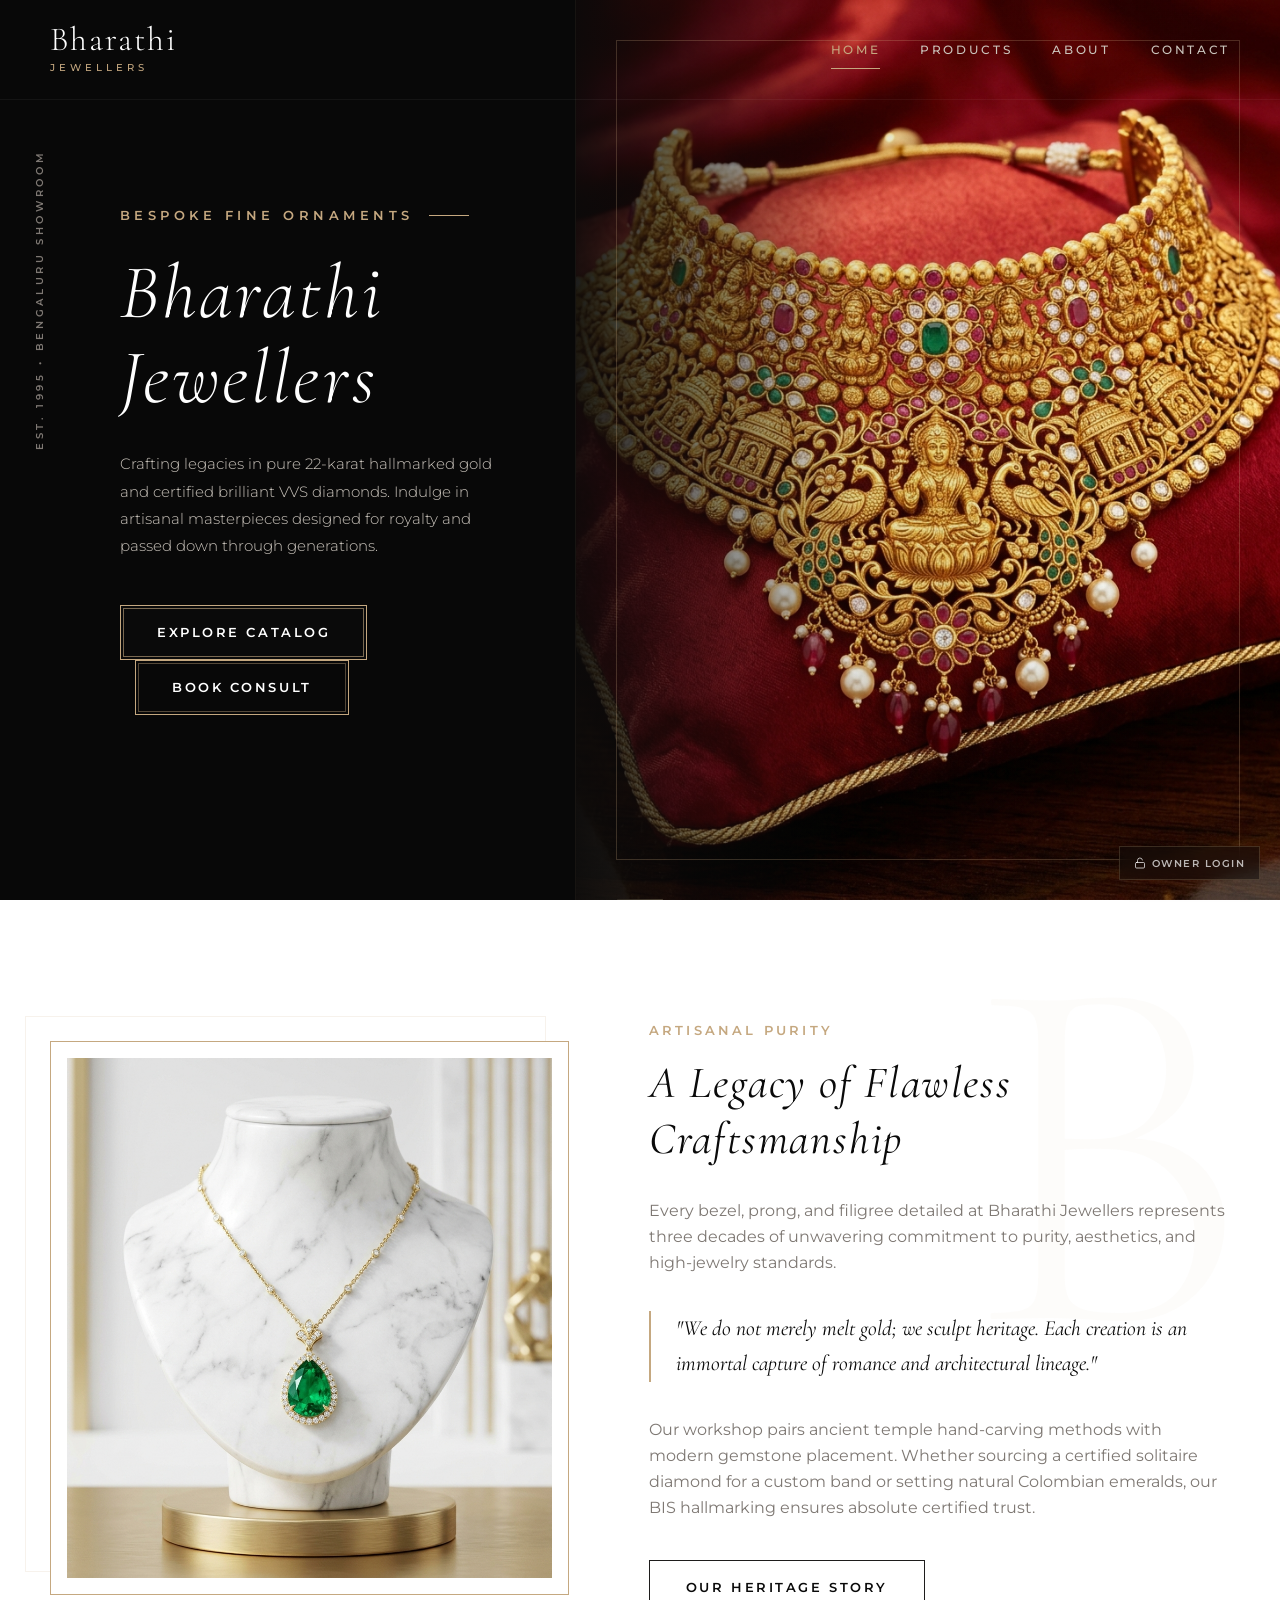
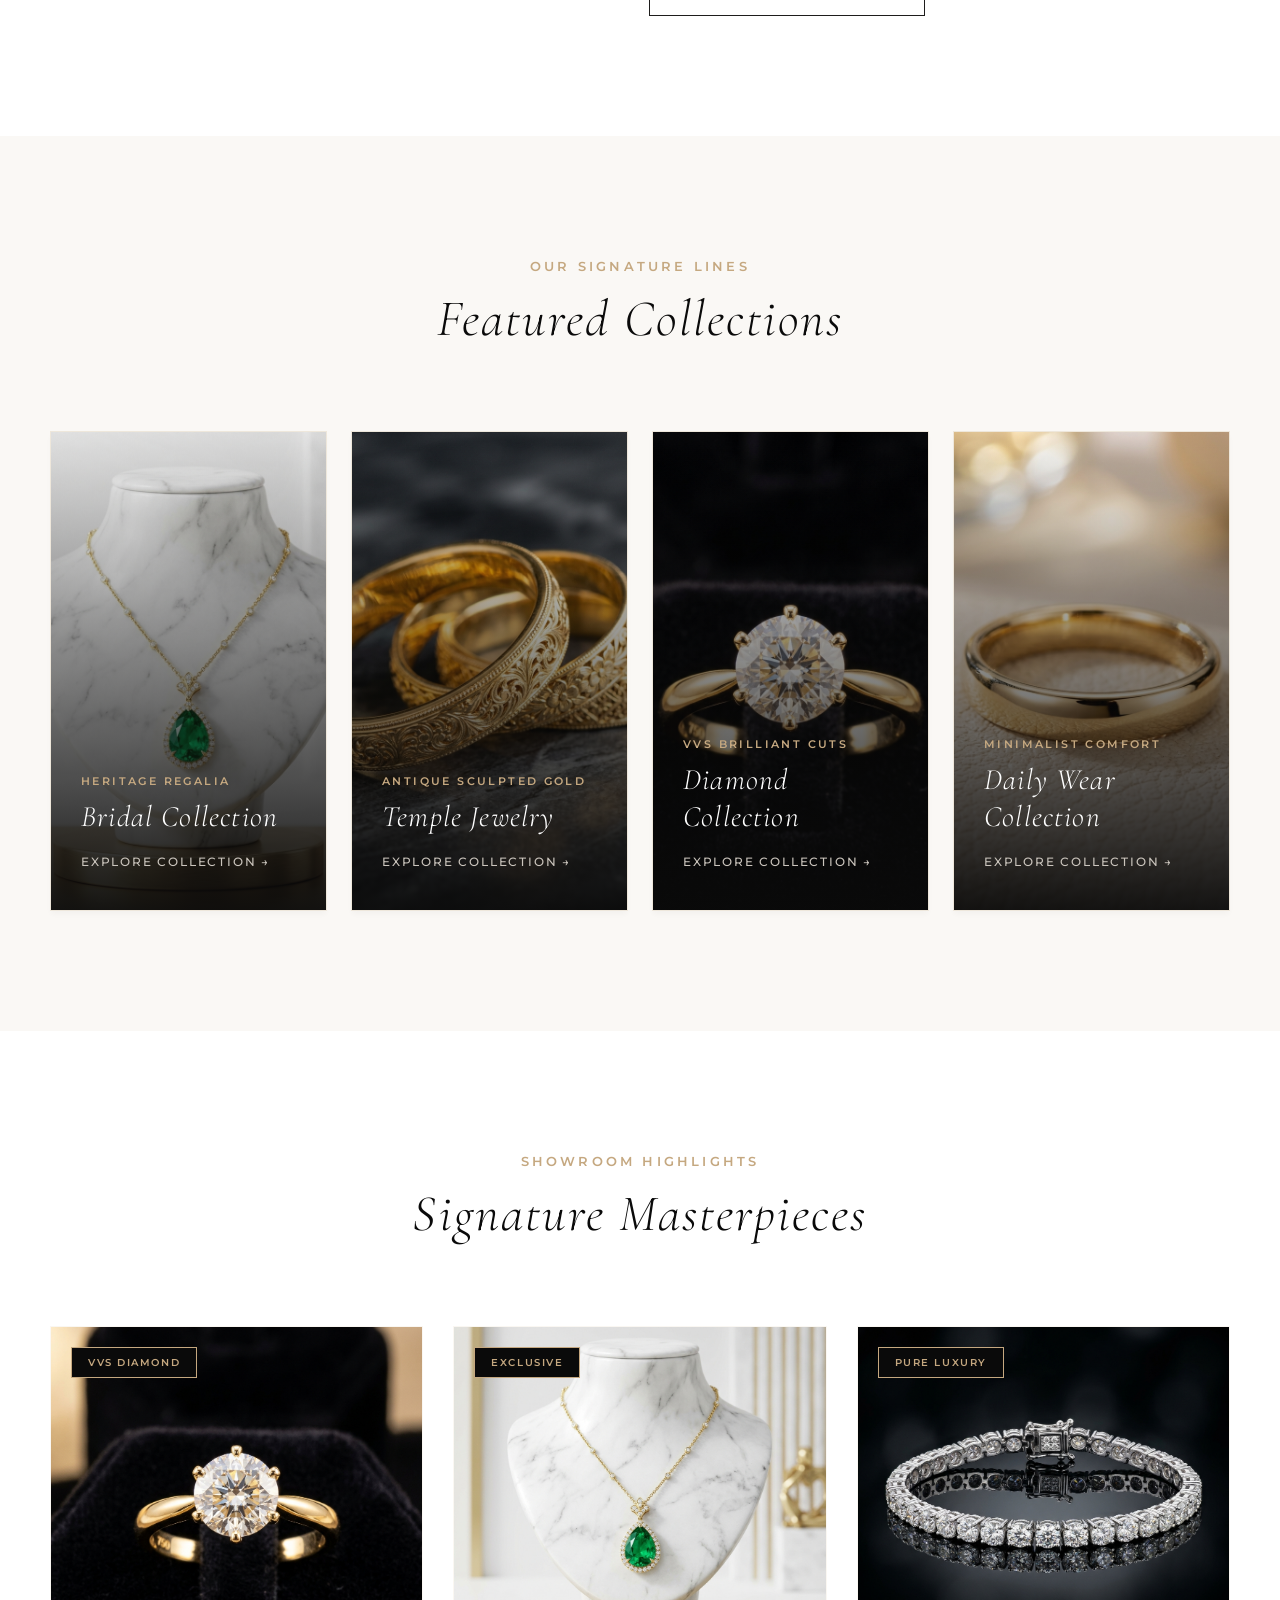
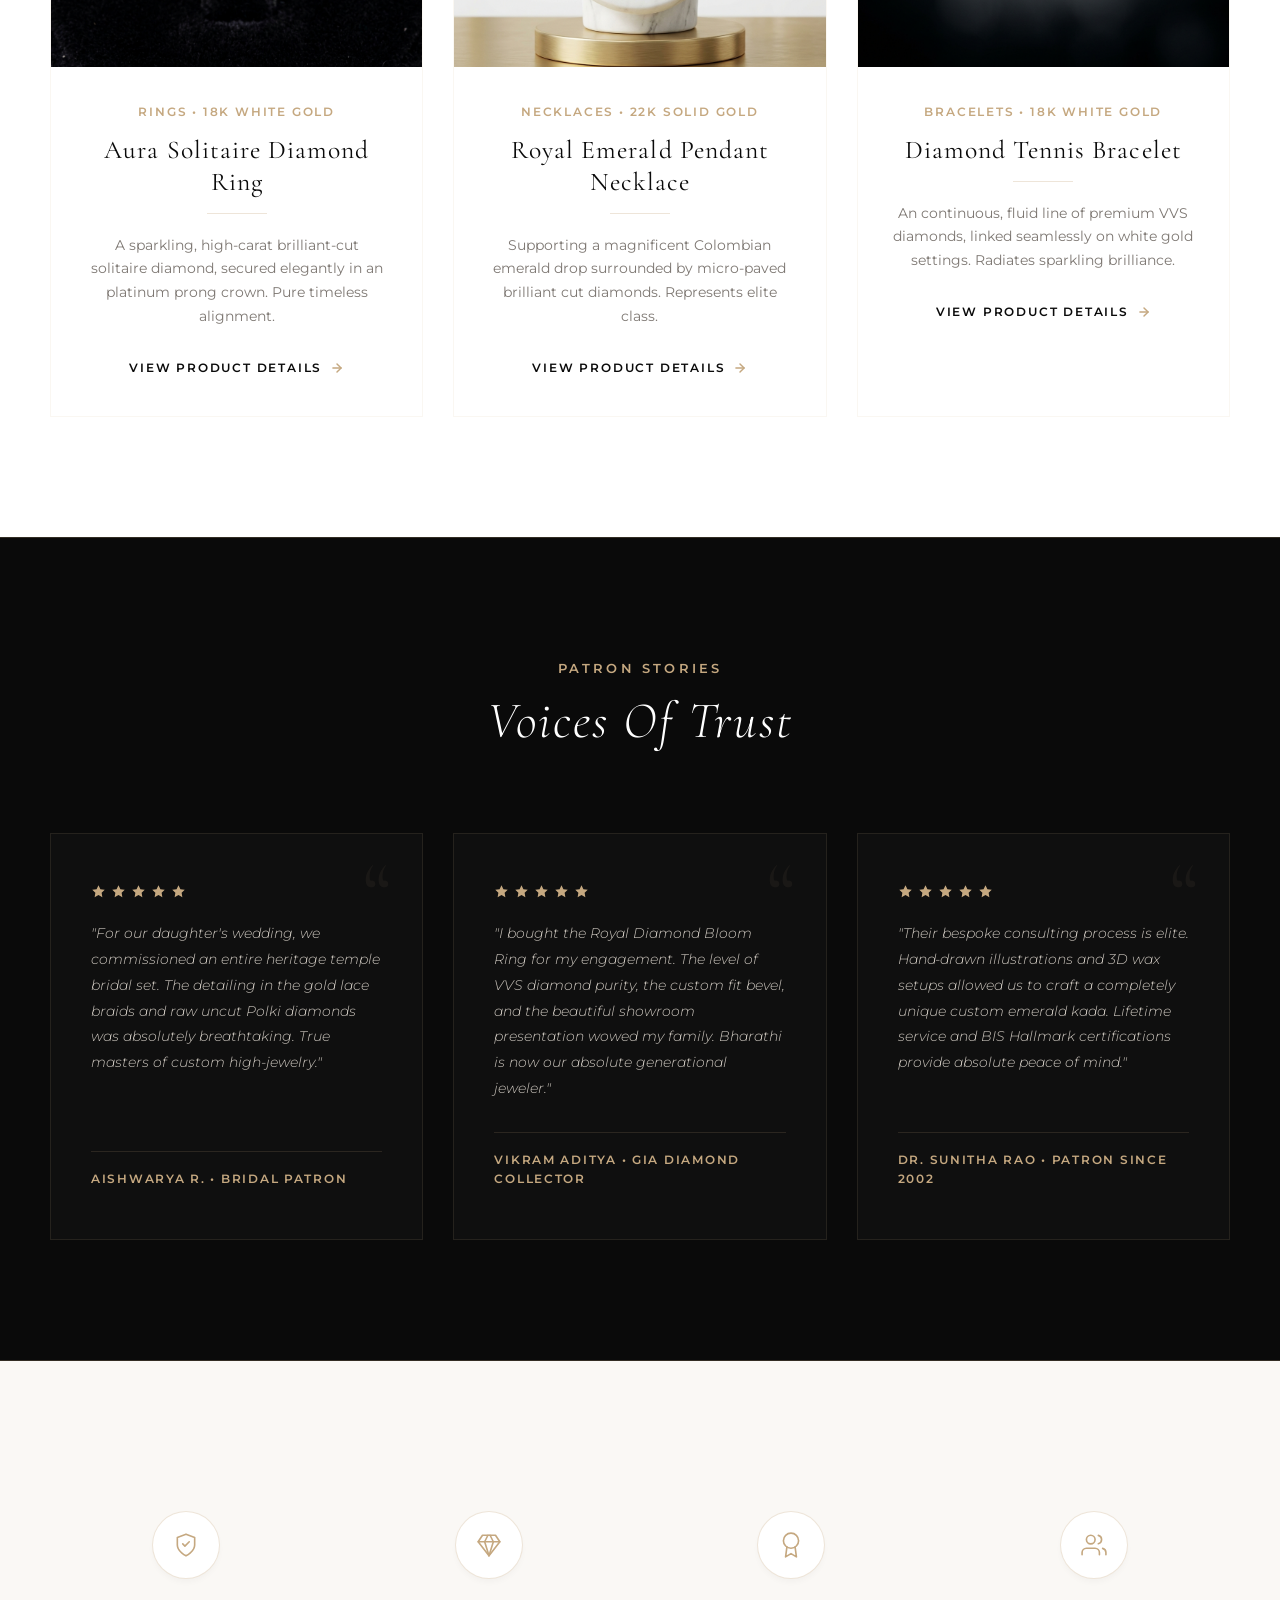
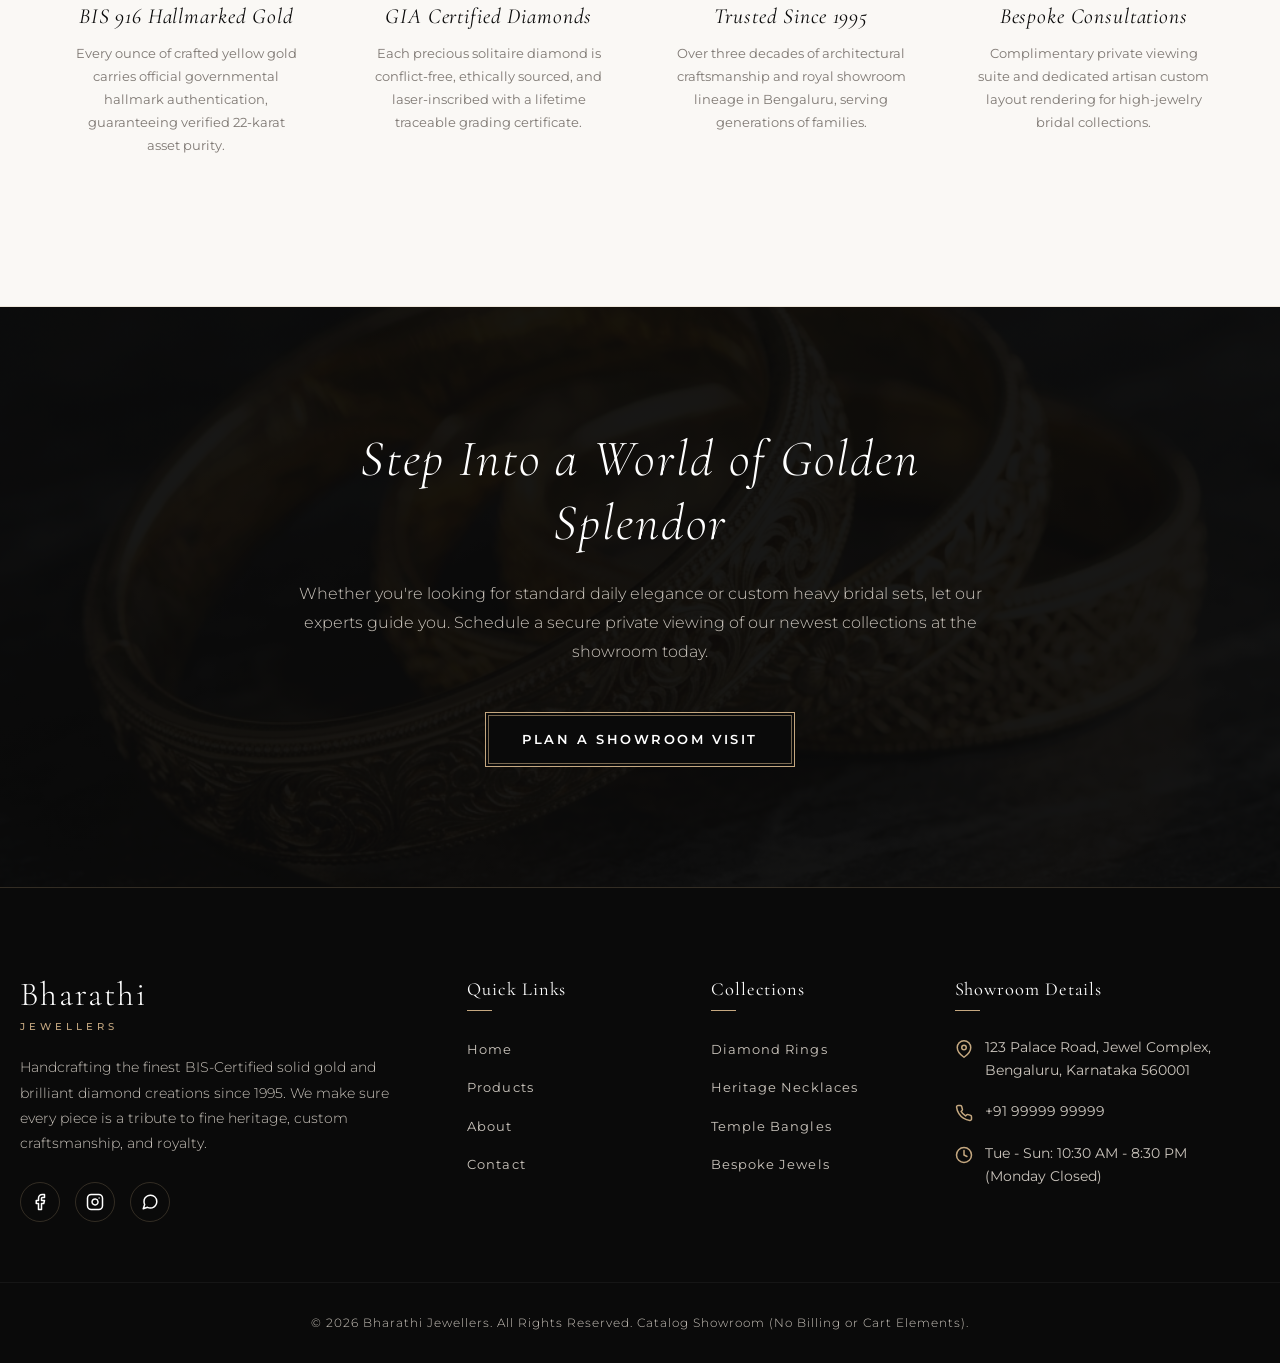
==== index.html @ 3189e08e "inital jewellery version" ====
<!DOCTYPE html>
<html lang="en">
<head>
  <meta charset="UTF-8">
  <meta name="viewport" content="width=device-width, initial-scale=1.0">
  <title>Bharathi Jewellers | Handcrafted Luxury Gold & Diamond Jewellery</title>
  <meta name="description" content="Discover Bharathi Jewellers, crafting legacies in fine solid gold and brilliant diamond jewellery. Explore our exclusive bridal collections, custom engagement rings, and heritage temple bangles.">
  
  <!-- CSS Stylesheet -->
  <link rel="stylesheet" href="style.css">
</head>
<body>

  <!-- --- 1. STICKY NAVIGATION HEADER (FROSTED GLASS ON SCROLL) --- -->
  <header class="site-header" id="siteHeader">
    <div class="container header-container">
      <!-- Premium Logo -->
      <a href="index.html" class="logo" id="logoLink">
        <span class="logo-main">Bharathi</span>
        <span class="logo-sub">Jewellers</span>
      </a>

      <!-- Navigation Drawer Links -->
      <nav class="nav-menu" id="navMenu">
        <a href="index.html" class="nav-link active" id="navHome">Home</a>
        <a href="products.html" class="nav-link" id="navCatalog">Products</a>
        <a href="about.html" class="nav-link" id="navAbout">About</a>
        <a href="contact.html" class="nav-link" id="navContact">Contact</a>
      </nav>

      <!-- Hamburger mobile drawer toggle button -->
      <button class="hamburger" id="hamburgerBtn" aria-label="Toggle Navigation Menu">
        <span></span>
        <span></span>
        <span></span>
      </button>
    </div>
  </header>

  <!-- --- 2. LUXURY SPLIT-SCREEN HERO SECTION --- -->
  <section class="hero-split-section" id="hero">
    <div class="hero-split-container">
      
      <!-- Left Column: Matte Charcoal Branding & Typography -->
      <div class="hero-text-col">
        <!-- Vertical margin ornament label -->
        <div class="vertical-showroom-label">
          EST. 1995 • BENGALURU SHOWROOM
        </div>

        <div class="hero-text-content">
          <p class="hero-subtitle">Bespoke Fine Ornaments</p>
          <h1>Bharathi Jewellers</h1>
          <p class="hero-desc">Crafting legacies in pure 22-karat hallmarked gold and certified brilliant VVS diamonds. Indulge in artisanal masterpieces designed for royalty and passed down through generations.</p>
          <div class="hero-btn-container">
            <a href="products.html" class="btn btn-primary" id="heroCatalogBtn">Explore Catalog</a>
            <a href="contact.html" class="btn btn-outline-white" id="heroContactBtn" style="margin-left: 15px;">Book Consult</a>
          </div>
        </div>
      </div>

      <!-- Right Column: Ken Burns Visual Showcase Frame -->
      <div class="hero-visual-col">
        <div class="hero-zoom-bg" style="background-image: url('images/necklaces/gold_choker.png');"></div>
        <!-- Thin luxury gold overlay frame -->
        <div class="hero-gold-frame-decor"></div>
      </div>

    </div>
  </section>

  <!-- --- 3. BRAND VALUES & MONOGRAM SECTION --- -->
  <section class="monogram-section section-padding" id="heritageStory">
    <div class="container">
      <div class="monogram-grid">
        
        <!-- Left Column: Portrait Showcase with Gold Offsets -->
        <div class="monogram-image-box" id="heritageImgBox">
          <div class="monogram-img-wrapper">
            <img src="images/necklaces/emerald_necklace.png" alt="Royal Emerald Necklace Craftsmanship" style="width: 100%; height: 520px; object-fit: cover;">
          </div>
        </div>

        <!-- Right Column: Legacy details with Faded "B" Monogram -->
        <div class="monogram-content-box" id="heritageTextCol">
          <!-- Huge Faded 'B' Backdrop -->
          <div class="monogram-bg-letter">B</div>
          
          <div class="monogram-text-wrapper">
            <p class="subtitle">Artisanal Purity</p>
            <h3>A Legacy of Flawless Craftsmanship</h3>
            <p>Every bezel, prong, and filigree detailed at Bharathi Jewellers represents three decades of unwavering commitment to purity, aesthetics, and high-jewelry standards.</p>
            
            <div class="monogram-fine-quote">
              "We do not merely melt gold; we sculpt heritage. Each creation is an immortal capture of romance and architectural lineage."
            </div>

            <p>Our workshop pairs ancient temple hand-carving methods with modern gemstone placement. Whether sourcing a certified solitaire diamond for a custom band or setting natural Colombian emeralds, our BIS hallmarking ensures absolute certified trust.</p>
            
            <a href="about.html" class="btn btn-outline" id="heritageAboutBtn" style="margin-top: 15px;">Our Heritage Story</a>
          </div>
        </div>

      </div>
    </div>
  </section>

  <!-- --- 4. FEATURED COLLECTIONS GALLERY --- -->
  <section class="featured-collections-section section-padding" id="featuredCollections">
    <div class="container">
      <div class="section-title">
        <p>Our Signature Lines</p>
        <h2>Featured Collections</h2>
      </div>
      <div class="featured-collection-grid">
        <!-- Collection 1: Bridal -->
        <a href="products.html?filter=necklaces" class="collection-banner-card" id="bannerBridal">
          <div class="banner-bg" style="background-image: url('images/necklaces/emerald_necklace.png');"></div>
          <div class="banner-overlay"></div>
          <div class="banner-content">
            <span class="collection-tag">Heritage Regalia</span>
            <h3>Bridal Collection</h3>
            <span class="banner-cta">Explore Collection &rarr;</span>
          </div>
        </a>
        <!-- Collection 2: Temple -->
        <a href="products.html?filter=bracelets" class="collection-banner-card" id="bannerTemple">
          <div class="banner-bg" style="background-image: url('images/bracelets/gold_bangle.png');"></div>
          <div class="banner-overlay"></div>
          <div class="banner-content">
            <span class="collection-tag">Antique Sculpted Gold</span>
            <h3>Temple Jewelry</h3>
            <span class="banner-cta">Explore Collection &rarr;</span>
          </div>
        </a>
        <!-- Collection 3: Diamond -->
        <a href="products.html?filter=rings" class="collection-banner-card" id="bannerDiamond">
          <div class="banner-bg" style="background-image: url('images/rings/diamond_ring.png');"></div>
          <div class="banner-overlay"></div>
          <div class="banner-content">
            <span class="collection-tag">VVS Brilliant Cuts</span>
            <h3>Diamond Collection</h3>
            <span class="banner-cta">Explore Collection &rarr;</span>
          </div>
        </a>
        <!-- Collection 4: Daily Wear -->
        <a href="products.html?filter=rings" class="collection-banner-card" id="bannerDaily">
          <div class="banner-bg" style="background-image: url('images/rings/gold_band.png');"></div>
          <div class="banner-overlay"></div>
          <div class="banner-content">
            <span class="collection-tag">Minimalist Comfort</span>
            <h3>Daily Wear Collection</h3>
            <span class="banner-cta">Explore Collection &rarr;</span>
          </div>
        </a>
      </div>
    </div>
  </section>

  <!-- --- 5. SIGNATURE MASTERPIECES GRID TEASER --- -->
  <section class="signatures-section section-padding" id="signatures">
    <div class="container">
      
      <div class="section-title">
        <p>Showroom Highlights</p>
        <h2>Signature Masterpieces</h2>
      </div>

      <div class="signatures-grid">
        
        <!-- Showcase Card 1: Diamond Engagement Ring -->
        <div class="signature-card" id="sigCardRing">
          <div class="sig-img-box">
            <span class="sig-badge">VVS Diamond</span>
            <img src="images/rings/diamond_ring.png" alt="Solitaire Diamond Ring" class="sig-img">
          </div>
          <div class="sig-details">
            <div class="sig-meta">Rings • 18k White Gold</div>
            <h3>Aura Solitaire Diamond Ring</h3>
            <div class="sig-divider"></div>
            <p class="sig-desc">A sparkling, high-carat brilliant-cut solitaire diamond, secured elegantly in an platinum prong crown. Pure timeless alignment.</p>
            <a href="products.html?filter=rings" class="sig-link">
              View Product Details
              <svg xmlns="http://www.w3.org/2000/svg" width="14" height="14" viewBox="0 0 24 24" fill="none" stroke="currentColor" stroke-width="2.5" stroke-linecap="round" stroke-linejoin="round">
                <line x1="5" y1="12" x2="19" y2="12"></line>
                <polyline points="12 5 19 12 12 19"></polyline>
              </svg>
            </a>
          </div>
        </div>

        <!-- Showcase Card 2: Emerald Pendant Necklace -->
        <div class="signature-card" id="sigCardNecklace">
          <div class="sig-img-box">
            <span class="sig-badge">Exclusive</span>
            <img src="images/necklaces/emerald_necklace.png" alt="Royal Emerald Pendant" class="sig-img">
          </div>
          <div class="sig-details">
            <div class="sig-meta">Necklaces • 22k Solid Gold</div>
            <h3>Royal Emerald Pendant Necklace</h3>
            <div class="sig-divider"></div>
            <p class="sig-desc">Supporting a magnificent Colombian emerald drop surrounded by micro-paved brilliant cut diamonds. Represents elite class.</p>
            <a href="products.html?filter=necklaces" class="sig-link">
              View Product Details
              <svg xmlns="http://www.w3.org/2000/svg" width="14" height="14" viewBox="0 0 24 24" fill="none" stroke="currentColor" stroke-width="2.5" stroke-linecap="round" stroke-linejoin="round">
                <line x1="5" y1="12" x2="19" y2="12"></line>
                <polyline points="12 5 19 12 12 19"></polyline>
              </svg>
            </a>
          </div>
        </div>

        <!-- Showcase Card 3: Diamond Tennis Bracelet -->
        <div class="signature-card" id="sigCardBracelet">
          <div class="sig-img-box">
            <span class="sig-badge">Pure luxury</span>
            <img src="images/bracelets/diamond_tennis.png" alt="Diamond Tennis Bracelet" class="sig-img">
          </div>
          <div class="sig-details">
            <div class="sig-meta">Bracelets • 18k White Gold</div>
            <h3>Diamond Tennis Bracelet</h3>
            <div class="sig-divider"></div>
            <p class="sig-desc">An continuous, fluid line of premium VVS diamonds, linked seamlessly on white gold settings. Radiates sparkling brilliance.</p>
            <a href="products.html?filter=bracelets" class="sig-link">
              View Product Details
              <svg xmlns="http://www.w3.org/2000/svg" width="14" height="14" viewBox="0 0 24 24" fill="none" stroke="currentColor" stroke-width="2.5" stroke-linecap="round" stroke-linejoin="round">
                <line x1="5" y1="12" x2="19" y2="12"></line>
                <polyline points="12 5 19 12 12 19"></polyline>
              </svg>
            </a>
          </div>
        </div>

      </div>

    </div>
  </section>

  <!-- --- 5.5 PATRON TESTIMONIALS SECTION --- -->
  <section class="testimonials-section section-padding" id="testimonials">
    <div class="container">
      <div class="section-title dark-title">
        <p>Patron Stories</p>
        <h2>Voices of Trust</h2>
      </div>
      <div class="testimonials-grid">
        <!-- Review 1 -->
        <div class="testimonial-card">
          <div class="star-rating">
            <svg class="star-icon" xmlns="http://www.w3.org/2000/svg" viewBox="0 0 24 24"><polygon points="12 2 15.09 8.26 22 9.27 17 14.14 18.18 21.02 12 17.77 5.82 21.02 7 14.14 2 9.27 8.91 8.26 12 2"/></svg>
            <svg class="star-icon" xmlns="http://www.w3.org/2000/svg" viewBox="0 0 24 24"><polygon points="12 2 15.09 8.26 22 9.27 17 14.14 18.18 21.02 12 17.77 5.82 21.02 7 14.14 2 9.27 8.91 8.26 12 2"/></svg>
            <svg class="star-icon" xmlns="http://www.w3.org/2000/svg" viewBox="0 0 24 24"><polygon points="12 2 15.09 8.26 22 9.27 17 14.14 18.18 21.02 12 17.77 5.82 21.02 7 14.14 2 9.27 8.91 8.26 12 2"/></svg>
            <svg class="star-icon" xmlns="http://www.w3.org/2000/svg" viewBox="0 0 24 24"><polygon points="12 2 15.09 8.26 22 9.27 17 14.14 18.18 21.02 12 17.77 5.82 21.02 7 14.14 2 9.27 8.91 8.26 12 2"/></svg>
            <svg class="star-icon" xmlns="http://www.w3.org/2000/svg" viewBox="0 0 24 24"><polygon points="12 2 15.09 8.26 22 9.27 17 14.14 18.18 21.02 12 17.77 5.82 21.02 7 14.14 2 9.27 8.91 8.26 12 2"/></svg>
          </div>
          <p class="testimonial-text">"For our daughter's wedding, we commissioned an entire heritage temple bridal set. The detailing in the gold lace braids and raw uncut Polki diamonds was absolutely breathtaking. True masters of custom high-jewelry."</p>
          <span class="testimonial-author">Aishwarya R. • Bridal Patron</span>
        </div>

        <!-- Review 2 -->
        <div class="testimonial-card">
          <div class="star-rating">
            <svg class="star-icon" xmlns="http://www.w3.org/2000/svg" viewBox="0 0 24 24"><polygon points="12 2 15.09 8.26 22 9.27 17 14.14 18.18 21.02 12 17.77 5.82 21.02 7 14.14 2 9.27 8.91 8.26 12 2"/></svg>
            <svg class="star-icon" xmlns="http://www.w3.org/2000/svg" viewBox="0 0 24 24"><polygon points="12 2 15.09 8.26 22 9.27 17 14.14 18.18 21.02 12 17.77 5.82 21.02 7 14.14 2 9.27 8.91 8.26 12 2"/></svg>
            <svg class="star-icon" xmlns="http://www.w3.org/2000/svg" viewBox="0 0 24 24"><polygon points="12 2 15.09 8.26 22 9.27 17 14.14 18.18 21.02 12 17.77 5.82 21.02 7 14.14 2 9.27 8.91 8.26 12 2"/></svg>
            <svg class="star-icon" xmlns="http://www.w3.org/2000/svg" viewBox="0 0 24 24"><polygon points="12 2 15.09 8.26 22 9.27 17 14.14 18.18 21.02 12 17.77 5.82 21.02 7 14.14 2 9.27 8.91 8.26 12 2"/></svg>
            <svg class="star-icon" xmlns="http://www.w3.org/2000/svg" viewBox="0 0 24 24"><polygon points="12 2 15.09 8.26 22 9.27 17 14.14 18.18 21.02 12 17.77 5.82 21.02 7 14.14 2 9.27 8.91 8.26 12 2"/></svg>
          </div>
          <p class="testimonial-text">"I bought the Royal Diamond Bloom Ring for my engagement. The level of VVS diamond purity, the custom fit bevel, and the beautiful showroom presentation wowed my family. Bharathi is now our absolute generational jeweler."</p>
          <span class="testimonial-author">Vikram Aditya • GIA Diamond Collector</span>
        </div>

        <!-- Review 3 -->
        <div class="testimonial-card">
          <div class="star-rating">
            <svg class="star-icon" xmlns="http://www.w3.org/2000/svg" viewBox="0 0 24 24"><polygon points="12 2 15.09 8.26 22 9.27 17 14.14 18.18 21.02 12 17.77 5.82 21.02 7 14.14 2 9.27 8.91 8.26 12 2"/></svg>
            <svg class="star-icon" xmlns="http://www.w3.org/2000/svg" viewBox="0 0 24 24"><polygon points="12 2 15.09 8.26 22 9.27 17 14.14 18.18 21.02 12 17.77 5.82 21.02 7 14.14 2 9.27 8.91 8.26 12 2"/></svg>
            <svg class="star-icon" xmlns="http://www.w3.org/2000/svg" viewBox="0 0 24 24"><polygon points="12 2 15.09 8.26 22 9.27 17 14.14 18.18 21.02 12 17.77 5.82 21.02 7 14.14 2 9.27 8.91 8.26 12 2"/></svg>
            <svg class="star-icon" xmlns="http://www.w3.org/2000/svg" viewBox="0 0 24 24"><polygon points="12 2 15.09 8.26 22 9.27 17 14.14 18.18 21.02 12 17.77 5.82 21.02 7 14.14 2 9.27 8.91 8.26 12 2"/></svg>
            <svg class="star-icon" xmlns="http://www.w3.org/2000/svg" viewBox="0 0 24 24"><polygon points="12 2 15.09 8.26 22 9.27 17 14.14 18.18 21.02 12 17.77 5.82 21.02 7 14.14 2 9.27 8.91 8.26 12 2"/></svg>
          </div>
          <p class="testimonial-text">"Their bespoke consulting process is elite. Hand-drawn illustrations and 3D wax setups allowed us to craft a completely unique custom emerald kada. Lifetime service and BIS Hallmark certifications provide absolute peace of mind."</p>
          <span class="testimonial-author">Dr. Sunitha Rao • Patron Since 2002</span>
        </div>
      </div>
    </div>
  </section>

  <!-- --- 5.6 TRUST SIGNALS SECTION --- -->
  <section class="trust-signals-section section-padding" id="trustSignals">
    <div class="container">
      <div class="trust-signals-grid">
        <!-- Signal 1 -->
        <div class="trust-signal-card">
          <div class="trust-icon">
            <svg xmlns="http://www.w3.org/2000/svg" viewBox="0 0 24 24" fill="none" stroke="currentColor" stroke-width="1.5" stroke-linecap="round" stroke-linejoin="round">
              <path d="M12 22s8-4 8-10V5l-8-3-8 3v7c0 6 8 10 8 10z"/>
              <path d="m9 11 2 2 4-4"/>
            </svg>
          </div>
          <h4>BIS 916 Hallmarked Gold</h4>
          <p>Every ounce of crafted yellow gold carries official governmental hallmark authentication, guaranteeing verified 22-karat asset purity.</p>
        </div>

        <!-- Signal 2 -->
        <div class="trust-signal-card">
          <div class="trust-icon">
            <svg xmlns="http://www.w3.org/2000/svg" viewBox="0 0 24 24" fill="none" stroke="currentColor" stroke-width="1.5" stroke-linecap="round" stroke-linejoin="round">
              <path d="M6 3h12l4 6-10 13L2 9z"/>
              <path d="M11 3 8 9l4 13 4-13-3-6"/>
              <path d="M2 9h20"/>
            </svg>
          </div>
          <h4>GIA Certified Diamonds</h4>
          <p>Each precious solitaire diamond is conflict-free, ethically sourced, and laser-inscribed with a lifetime traceable grading certificate.</p>
        </div>

        <!-- Signal 3 -->
        <div class="trust-signal-card">
          <div class="trust-icon">
            <svg xmlns="http://www.w3.org/2000/svg" viewBox="0 0 24 24" fill="none" stroke="currentColor" stroke-width="1.5" stroke-linecap="round" stroke-linejoin="round">
              <circle cx="12" cy="8" r="7"/>
              <polyline points="8.21 13.89 7 23 12 20 17 23 15.79 13.88"/>
            </svg>
          </div>
          <h4>Trusted Since 1995</h4>
          <p>Over three decades of architectural craftsmanship and royal showroom lineage in Bengaluru, serving generations of families.</p>
        </div>

        <!-- Signal 4 -->
        <div class="trust-signal-card">
          <div class="trust-icon">
            <svg xmlns="http://www.w3.org/2000/svg" viewBox="0 0 24 24" fill="none" stroke="currentColor" stroke-width="1.5" stroke-linecap="round" stroke-linejoin="round">
              <path d="M17 21v-2a4 4 0 0 0-4-4H5a4 4 0 0 0-4 4v2"/>
              <circle cx="9" cy="7" r="4"/>
              <path d="M23 21v-2a4 4 0 0 0-3-3.87"/>
              <path d="M16 3.13a4 4 0 0 1 0 7.75"/>
            </svg>
          </div>
          <h4>Bespoke Consultations</h4>
          <p>Complimentary private viewing suite and dedicated artisan custom layout rendering for high-jewelry bridal collections.</p>
        </div>
      </div>
    </div>
  </section>
  <section class="cta-section section-padding" id="cta">
    <div class="cta-bg"></div>
    <div class="cta-container container">
      <h2>Step Into a World of Golden Splendor</h2>
      <p>Whether you're looking for standard daily elegance or custom heavy bridal sets, let our experts guide you. Schedule a secure private viewing of our newest collections at the showroom today.</p>
      <a href="contact.html" class="btn btn-primary" id="ctaContactBtn">Plan a Showroom Visit</a>
    </div>
  </section>

  <!-- --- 7. PREMIUM FOOTER --- -->
  <footer class="site-footer">
    <div class="container footer-top">
      <div class="footer-grid">
        <!-- Brand Info -->
        <div class="footer-brand">
          <a href="index.html" class="logo" style="margin-bottom: 20px;">
            <span class="logo-main" style="color: var(--color-text-light);">Bharathi</span>
            <span class="logo-sub">Jewellers</span>
          </a>
          <p>Handcrafting the finest BIS-Certified solid gold and brilliant diamond creations since 1995. We make sure every piece is a tribute to fine heritage, custom craftsmanship, and royalty.</p>
          <div class="footer-socials">
            <a href="https://facebook.com" class="social-icon" aria-label="Facebook" target="_blank">
              <svg xmlns="http://www.w3.org/2000/svg" width="18" height="18" viewBox="0 0 24 24" fill="none" stroke="currentColor" stroke-width="2" stroke-linecap="round" stroke-linejoin="round"><path d="M18 2h-3a5 5 0 0 0-5 5v3H7v4h3v8h4v-8h3l1-4h-4V7a1 1 0 0 1 1-1h3z"/></svg>
            </a>
            <a href="https://instagram.com" class="social-icon" aria-label="Instagram" target="_blank">
              <svg xmlns="http://www.w3.org/2000/svg" width="18" height="18" viewBox="0 0 24 24" fill="none" stroke="currentColor" stroke-width="2" stroke-linecap="round" stroke-linejoin="round"><rect x="2" y="2" width="20" height="20" rx="5" ry="5"/><path d="M16 11.37A4 4 0 1 1 12.63 8 4 4 0 0 1 16 11.37z"/><line x1="17.5" y1="6.5" x2="17.51" y2="6.5"/></svg>
            </a>
            <a href="https://wa.me/919999999999?text=Hello%20Bharathi%20Jewellers!%20I%20am%20visiting%20your%20website%20and%20would%20love%20to%20chat%20with%20a%20showroom%20consultant." class="social-icon" aria-label="WhatsApp" target="_blank">
              <svg xmlns="http://www.w3.org/2000/svg" width="18" height="18" viewBox="0 0 24 24" fill="none" stroke="currentColor" stroke-width="2" stroke-linecap="round" stroke-linejoin="round"><path d="M21 11.5a8.38 8.38 0 0 1-.9 3.8 8.5 8.5 0 0 1-7.6 4.7 8.38 8.38 0 0 1-3.8-.9L3 21l1.9-5.7a8.38 8.38 0 0 1-.9-3.8 8.5 8.5 0 0 1 4.7-7.6 8.38 8.38 0 0 1 3.8-.9h.5a8.48 8.48 0 0 1 8 8v.5z"/></svg>
            </a>
          </div>
        </div>

        <!-- Quick Links -->
        <div>
          <h3 class="footer-title">Quick Links</h3>
          <ul class="footer-links">
            <li><a href="index.html">Home</a></li>
            <li><a href="products.html">Products</a></li>
            <li><a href="about.html">About</a></li>
            <li><a href="contact.html">Contact</a></li>
          </ul>
        </div>

        <!-- Collections -->
        <div>
          <h3 class="footer-title">Collections</h3>
          <ul class="footer-links">
            <li><a href="products.html?filter=rings">Diamond Rings</a></li>
            <li><a href="products.html?filter=necklaces">Heritage Necklaces</a></li>
            <li><a href="products.html?filter=bracelets">Temple Bangles</a></li>
            <li><a href="products.html?filter=rings">Bespoke Jewels</a></li>
          </ul>
        </div>

        <!-- Showroom Details -->
        <div>
          <h3 class="footer-title">Showroom Details</h3>
          <ul class="footer-contact">
            <li>
              <svg xmlns="http://www.w3.org/2000/svg" width="18" height="18" viewBox="0 0 24 24" fill="none" stroke="currentColor" stroke-width="2" stroke-linecap="round" stroke-linejoin="round"><path d="M21 10c0 7-9 13-9 13s-9-6-9-13a9 9 0 0 1 18 0z"/><circle cx="12" cy="10" r="3"/></svg>
              <span>123 Palace Road, Jewel Complex,<br>Bengaluru, Karnataka 560001</span>
            </li>
            <li>
              <svg xmlns="http://www.w3.org/2000/svg" width="18" height="18" viewBox="0 0 24 24" fill="none" stroke="currentColor" stroke-width="2" stroke-linecap="round" stroke-linejoin="round"><path d="M22 16.92v3a2 2 0 0 1-2.18 2 19.79 19.79 0 0 1-8.63-3.07 19.5 19.5 0 0 1-6-6 19.79 19.79 0 0 1-3.07-8.67A2 2 0 0 1 4.11 2h3a2 2 0 0 1 2 1.72 12.84 12.84 0 0 0 .7 2.81 2 2 0 0 1-.45 2.11L8.09 9.91a16 16 0 0 0 6 6l1.27-1.27a2 2 0 0 1 2.11-.45 12.84 12.84 0 0 0 2.81.7A2 2 0 0 1 22 16.92z"/></svg>
              <span>+91 99999 99999</span>
            </li>
            <li>
              <svg xmlns="http://www.w3.org/2000/svg" width="18" height="18" viewBox="0 0 24 24" fill="none" stroke="currentColor" stroke-width="2" stroke-linecap="round" stroke-linejoin="round"><circle cx="12" cy="12" r="10"/><polyline points="12 6 12 12 16 14"/></svg>
              <span>Tue - Sun: 10:30 AM - 8:30 PM<br>(Monday Closed)</span>
            </li>
          </ul>
        </div>
      </div>
    </div>

    <!-- Copyright -->
    <div class="footer-bottom">
      <div class="container">
        <p>&copy; 2026 Bharathi Jewellers. All Rights Reserved. Catalog Showroom (No Billing or Cart Elements).</p>
      </div>
    </div>
  </footer>

  <!-- --- 8. FLOATING GLOWING GLASS OWNER LOGIN BUTTON --- -->
  <a href="https://billing-app-link.com" target="_blank" class="owner-login-btn" id="ownerLoginBtn" title="Redirect to Owner Billing App">
    <svg xmlns="http://www.w3.org/2000/svg" width="12" height="12" viewBox="0 0 24 24" fill="none" stroke="currentColor" stroke-width="2" stroke-linecap="round" stroke-linejoin="round">
      <rect x="3" y="11" width="18" height="11" rx="2" ry="2"/>
      <path d="M7 11V7a5 5 0 0 1 9.9-1"/>
    </svg>
    Owner Login
  </a>

  <!-- JavaScript File -->
  <script src="script.js"></script>
</body>
</html>
---- style.css ----
/*
 * BHARATHI JEWELLERS - Modern Luxury Showroom Stylesheet
 * Brand Color Palette: Obsidian Black, Champagne Gold, and Alabaster White
 * Fonts: Cormorant Garamond (Luxury Serif Headings) & Montserrat (Modern Sans Body)
 */

@import url('https://fonts.googleapis.com/css2?family=Cormorant+Garamond:ital,wght@0,300;0,400;0,500;0,600;0,700;1,300;1,400&family=Montserrat:wght@300;400;500;600;700&display=swap');

/* --- DESIGN TOKENS (CSS Variables) --- */
:root {
  --font-heading: 'Cormorant Garamond', serif;
  --font-body: 'Montserrat', sans-serif;

  /* Premium Obsidian & Alabaster Theme */
  --color-bg-dark: #0A0A0A;       /* Obsidian Black */
  --color-bg-light: #FAF8F5;      /* Champagne Alabaster */
  --color-bg-white: #FFFFFF;
  --color-text-dark: #1E1D1C;     /* High-end charcoal */
  --color-text-muted: #7E7873;    /* Muted warm grey */
  --color-text-light: #FFFFFF;
  --color-text-light-muted: #CBC5BD;

  /* Curated Fine Gold Accents */
  --color-gold-primary: #C5A880;  /* Muted Champagne Gold */
  --color-gold-hover: #AA8A60;
  --color-gold-light: #F6EFE5;
  --color-gold-dark: #1A1713;
  --gold-gradient: linear-gradient(135deg, #E6D5C3 0%, #C5A880 50%, #9E8056 100%);
  --gold-gradient-hover: linear-gradient(135deg, #F0E2D3 0%, #AA8A60 50%, #7E633C 100%);

  /* UI Accents */
  --color-glass-dark: rgba(10, 10, 10, 0.85);
  --color-glass-light: rgba(255, 255, 255, 0.92);
  --border-glass: rgba(197, 168, 128, 0.22);
  --shadow-sm: 0 4px 6px -1px rgba(0, 0, 0, 0.03);
  --shadow-md: 0 10px 20px -3px rgba(0, 0, 0, 0.05), 0 4px 6px -2px rgba(0, 0, 0, 0.02);
  --shadow-lg: 0 25px 35px -5px rgba(0, 0, 0, 0.08), 0 10px 15px -5px rgba(0, 0, 0, 0.02);
  
  --transition-smooth: all 0.5s cubic-bezier(0.25, 1, 0.5, 1);
  --transition-fast: all 0.25s ease;
  
  --header-height: 100px;
}

/* --- BASE & SCROLLBAR STYLES --- */
* {
  box-sizing: border-box;
  margin: 0;
  padding: 0;
}

html {
  scroll-behavior: smooth;
  font-size: 16px;
  -webkit-font-smoothing: antialiased;
}

body {
  font-family: var(--font-body);
  background-color: var(--color-bg-light);
  color: var(--color-text-dark);
  line-height: 1.65;
  overflow-x: hidden;
}

/* Custom Luxury Scrollbar */
::-webkit-scrollbar {
  width: 6px;
}
::-webkit-scrollbar-track {
  background: var(--color-bg-light);
}
::-webkit-scrollbar-thumb {
  background: var(--color-gold-primary);
}
::-webkit-scrollbar-thumb:hover {
  background: var(--color-gold-hover);
}

a {
  text-decoration: none;
  color: inherit;
  transition: var(--transition-fast);
}

ul {
  list-style: none;
}

img {
  max-width: 100%;
  height: auto;
  display: block;
}

/* Luxury Typography Hierarchy */
h1, h2, h3, h4, h5, h6 {
  font-family: var(--font-heading);
  font-weight: 400;
  letter-spacing: 0.04em;
  line-height: 1.25;
}

/* --- REUSABLE UTILITIES --- */
.container {
  width: 100%;
  max-width: 1240px;
  margin: 0 auto;
  padding: 0 30px;
}

.text-center {
  text-align: center;
}

.section-padding {
  padding: 120px 0;
}

@media (max-width: 768px) {
  .section-padding {
    padding: 80px 0;
  }
}

/* Section Title (Premium Fine-Line Alignment) */
.section-title {
  text-align: center;
  margin-bottom: 60px;
}

.section-title h2 {
  font-size: 3.2rem;
  color: var(--color-bg-dark);
  font-style: italic;
  display: inline-block;
  padding-bottom: 20px;
  text-transform: capitalize;
  font-weight: 300;
}

.section-title h2::after {
  content: '';
  position: absolute;
  bottom: 0;
  left: 50%;
  transform: translateX(-50%);
  width: 45px;
  height: 1px;
  background: var(--color-gold-primary);
}

.section-title p {
  font-size: 0.8rem;
  color: var(--color-gold-primary);
  letter-spacing: 0.25em;
  text-transform: uppercase;
  margin-bottom: 10px;
  font-weight: 600;
}

/* High-Fashion Luxury Double-Border Buttons */
.btn {
  display: inline-flex;
  align-items: center;
  justify-content: center;
  padding: 16px 36px;
  font-family: var(--font-body);
  font-size: 0.8rem;
  font-weight: 600;
  letter-spacing: 0.2em;
  text-transform: uppercase;
  border-radius: 0;
  border: 1px solid transparent;
  cursor: pointer;
  position: relative;
  z-index: 1;
  transition: var(--transition-smooth);
}

.btn-primary {
  background: var(--color-bg-dark);
  color: var(--color-text-light);
  border: 1px solid var(--color-gold-primary);
}

.btn-primary::before {
  content: '';
  position: absolute;
  top: 2px;
  left: 2px;
  right: 2px;
  bottom: 2px;
  border: 1px solid var(--color-gold-primary);
  opacity: 0.6;
  transition: var(--transition-smooth);
}

.btn-primary::after {
  content: '';
  position: absolute;
  top: 0;
  left: 0;
  width: 100%;
  height: 100%;
  background: var(--gold-gradient);
  z-index: -1;
  transform: scaleX(0);
  transform-origin: right;
  transition: transform 0.6s cubic-bezier(0.25, 1, 0.5, 1);
}

.btn-primary:hover::after {
  transform: scaleX(1);
  transform-origin: left;
}

.btn-primary:hover {
  color: var(--color-bg-dark);
  border-color: transparent;
  transform: translateY(-3px);
  box-shadow: var(--shadow-md);
}

.btn-primary:hover::before {
  border-color: var(--color-bg-dark);
  opacity: 0.3;
}

.btn-outline {
  background: transparent;
  color: var(--color-bg-dark);
  border: 1px solid var(--color-text-dark);
}

.btn-outline::before {
  content: '';
  position: absolute;
  top: 2px;
  left: 2px;
  right: 2px;
  bottom: 2px;
  border: 1px solid transparent;
  transition: var(--transition-smooth);
}

.btn-outline:hover {
  background: var(--color-bg-dark);
  color: var(--color-text-light);
  border-color: var(--color-gold-primary);
  transform: translateY(-3px);
}

.btn-outline:hover::before {
  border-color: var(--color-gold-primary);
}

.btn-outline-white {
  background: transparent;
  color: var(--color-text-light);
  border: 1px solid var(--color-gold-primary);
}

.btn-outline-white::before {
  content: '';
  position: absolute;
  top: 2px;
  left: 2px;
  right: 2px;
  bottom: 2px;
  border: 1px solid rgba(197, 168, 128, 0.4);
  transition: var(--transition-smooth);
}

.btn-outline-white:hover {
  background: var(--color-text-light);
  color: var(--color-bg-dark);
  border-color: var(--color-text-light);
  transform: translateY(-3px);
}

.btn-outline-white:hover::before {
  border-color: var(--color-bg-dark);
}

/* --- HEADER / NAVIGATION BAR --- */
.site-header {
  position: fixed;
  top: 0;
  left: 0;
  width: 100%;
  height: var(--header-height);
  z-index: 1000;
  transition: var(--transition-smooth);
  display: flex;
  align-items: center;
  border-bottom: 1px solid rgba(255, 255, 255, 0.05);
}

/* Frosted Glass Scrolled Navbar */
.site-header.scrolled {
  height: 80px;
  background-color: rgba(10, 10, 10, 0.95);
  box-shadow: 0 10px 40px rgba(0, 0, 0, 0.35);
  backdrop-filter: blur(15px);
  -webkit-backdrop-filter: blur(15px);
  border-bottom: 1px solid var(--border-glass);
}

.header-container {
  display: flex;
  justify-content: space-between;
  align-items: center;
  width: 100%;
}

/* Luxury Logo Layout */
.logo {
  display: flex;
  flex-direction: column;
}

.logo-main {
  font-family: var(--font-heading);
  font-size: 2.1rem;
  font-weight: 300;
  letter-spacing: 0.06em;
  color: var(--color-text-light);
  line-height: 1;
  text-transform: capitalize;
}

.logo-sub {
  font-family: var(--font-body);
  font-size: 0.6rem;
  letter-spacing: 0.42em;
  color: var(--color-gold-primary);
  text-transform: uppercase;
  margin-top: 3px;
  font-weight: 500;
}

/* Navigation Links Drawer */
.nav-menu {
  display: flex;
  gap: 40px;
}

.nav-link {
  font-family: var(--font-body);
  font-size: 0.75rem;
  font-weight: 500;
  letter-spacing: 0.22em;
  text-transform: uppercase;
  color: var(--color-text-light-muted);
  position: relative;
  padding: 10px 0;
}

.nav-link:hover,
.nav-link.active {
  color: var(--color-gold-primary);
}

.nav-link::after {
  content: '';
  position: absolute;
  bottom: 0;
  left: 0;
  width: 0;
  height: 1px;
  background: var(--color-gold-primary);
  transition: var(--transition-smooth);
}

.nav-link:hover::after,
.nav-link.active::after {
  width: 100%;
}

/* Mobile Hamburger Menu */
.hamburger {
  display: none;
  flex-direction: column;
  justify-content: space-between;
  width: 26px;
  height: 18px;
  background: transparent;
  border: none;
  cursor: pointer;
  z-index: 1100;
}

.hamburger span {
  width: 100%;
  height: 1px;
  background-color: var(--color-text-light);
  transition: var(--transition-smooth);
}

.hamburger.open span:nth-child(1) {
  transform: translateY(8.5px) rotate(45deg);
}

.hamburger.open span:nth-child(2) {
  opacity: 0;
}

.hamburger.open span:nth-child(3) {
  transform: translateY(-8.5px) rotate(-45deg);
}

/* Mobile Drawer Overlay */
@media (max-width: 991px) {
  .hamburger {
    display: flex;
  }

  .nav-menu {
    position: fixed;
    top: 0;
    right: -100%;
    width: 320px;
    height: 100vh;
    background-color: var(--color-bg-dark);
    flex-direction: column;
    justify-content: center;
    align-items: center;
    gap: 45px;
    z-index: 1050;
    box-shadow: -15px 0 45px rgba(0, 0, 0, 0.6);
    transition: var(--transition-smooth);
    border-left: 1px solid var(--border-glass);
  }

  .nav-menu.open {
    right: 0;
  }

  .nav-link {
    font-size: 1.15rem;
    color: var(--color-text-light);
  }
}

/* --- HOMEPAGE Redesign (Split-Screen High-Fashion Layout) --- */

.hero-split-section {
  min-height: 100vh;
  display: flex;
  background-color: var(--color-bg-dark);
  position: relative;
  overflow: hidden;
  padding-top: 0;
}

.hero-split-container {
  display: flex;
  width: 100%;
  min-height: 100vh;
}

@media (max-width: 991px) {
  .hero-split-container {
    flex-direction: column-reverse;
  }
}

/* Left Column: Premium Text Area */
.hero-text-col {
  width: 45%;
  background-color: #080808;
  display: flex;
  align-items: center;
  position: relative;
  padding: 100px 60px 80px 120px; /* Generous breathing margins */
  border-right: 1px solid rgba(197, 168, 128, 0.08);
  z-index: 5;
}

/* Left Vertical Showroom Label Decorator */
.vertical-showroom-label {
  position: absolute;
  left: 40px;
  top: 50%;
  transform: translateY(-50%) rotate(-90deg);
  transform-origin: center left;
  font-size: 0.65rem;
  font-weight: 600;
  letter-spacing: 0.35em;
  color: var(--color-text-muted);
  text-transform: uppercase;
  white-space: nowrap;
}

.hero-text-content {
  max-width: 460px;
}

.hero-text-content .hero-subtitle {
  font-size: 0.8rem;
  font-weight: 600;
  letter-spacing: 0.35em;
  text-transform: uppercase;
  color: var(--color-gold-primary);
  margin-bottom: 25px;
  display: flex;
  align-items: center;
  gap: 15px;
}

.hero-text-content .hero-subtitle::after {
  content: '';
  width: 40px;
  height: 1px;
  background-color: var(--color-gold-primary);
}

.hero-text-content h1 {
  font-size: 4.8rem;
  line-height: 1.1;
  color: var(--color-text-light);
  font-style: italic;
  font-weight: 300;
  margin-bottom: 30px;
  text-transform: capitalize;
}

.hero-text-content .hero-desc {
  font-size: 0.95rem;
  color: var(--color-text-light-muted);
  line-height: 1.8;
  font-weight: 300;
  margin-bottom: 45px;
}

@media (max-width: 1200px) {
  .hero-text-col {
    padding-left: 90px;
  }
  .hero-text-content h1 {
    font-size: 3.8rem;
  }
}

@media (max-width: 991px) {
  .hero-text-col {
    width: 100%;
    padding: 80px 40px;
    justify-content: center;
    border-right: none;
  }
  .vertical-showroom-label {
    display: none;
  }
  .hero-text-content {
    text-align: center;
    max-width: 600px;
  }
  .hero-text-content .hero-subtitle {
    justify-content: center;
  }
  .hero-text-content h1 {
    font-size: 3.4rem;
  }
}

/* Right Column: Full-Bleed Image Frame */
.hero-visual-col {
  width: 55%;
  position: relative;
  overflow: hidden;
  height: 100vh;
}

@media (max-width: 991px) {
  .hero-visual-col {
    width: 100%;
    height: 50vh;
  }
}

/* Ken Burns slow motion picture container */
.hero-zoom-bg {
  width: 100%;
  height: 100%;
  background-size: cover;
  background-position: center;
  animation: luxuryKenBurns 28s infinite alternate;
}

@keyframes luxuryKenBurns {
  0% { transform: scale(1); }
  100% { transform: scale(1.12); }
}

.hero-visual-col::after {
  content: '';
  position: absolute;
  top: 0;
  left: 0;
  width: 100%;
  height: 100%;
  background: linear-gradient(to right, rgba(10, 10, 10, 0.92) 0%, rgba(10, 10, 10, 0.1) 40%, rgba(10, 10, 10, 0) 100%);
  z-index: 2;
}

@media (max-width: 991px) {
  .hero-visual-col::after {
    background: linear-gradient(to top, rgba(10, 10, 10, 0.95) 0%, rgba(10, 10, 10, 0.2) 60%, rgba(10, 10, 10, 0) 100%);
  }
}

/* Gold Frame Picture Overlay Decorator */
.hero-gold-frame-decor {
  position: absolute;
  top: 40px;
  left: 40px;
  right: 40px;
  bottom: 40px;
  border: 1px solid rgba(197, 168, 128, 0.25);
  pointer-events: none;
  z-index: 3;
}

@media (max-width: 576px) {
  .hero-gold-frame-decor {
    top: 20px;
    left: 20px;
    right: 20px;
    bottom: 20px;
  }
}

/* --- THE BRAND MONOGRAM STORY SECTION --- */
.monogram-section {
  background-color: var(--color-bg-white);
  position: relative;
  overflow: hidden;
}

.monogram-grid {
  display: grid;
  grid-template-columns: 1fr 1.12fr;
  gap: 80px;
  align-items: center;
}

@media (max-width: 991px) {
  .monogram-grid {
    grid-template-columns: 1fr;
    gap: 50px;
  }
}

/* Left Image Box with Offsets */
.monogram-image-box {
  position: relative;
}

.monogram-img-wrapper {
  position: relative;
  z-index: 2;
  border: 1px solid var(--color-gold-primary);
  padding: 16px;
  background-color: var(--color-bg-white);
}

.monogram-image-box::before {
  content: '';
  position: absolute;
  top: -25px;
  left: -25px;
  width: 100%;
  height: 100%;
  border: 1px solid rgba(197, 168, 128, 0.15);
  z-index: 1;
  pointer-events: none;
}

/* Right Content Box with Monogram Backdrop */
.monogram-content-box {
  position: relative;
}

/* Huge Faded Luxury "B" Backdrop */
.monogram-bg-letter {
  position: absolute;
  right: -20px;
  top: -120px;
  font-family: var(--font-heading);
  font-size: 32rem;
  color: rgba(197, 168, 128, 0.04);
  line-height: 1;
  font-weight: 300;
  pointer-events: none;
  z-index: 1;
  user-select: none;
}

.monogram-text-wrapper {
  position: relative;
  z-index: 3;
}

.monogram-text-wrapper .subtitle {
  font-size: 0.8rem;
  color: var(--color-gold-primary);
  letter-spacing: 0.25em;
  text-transform: uppercase;
  margin-bottom: 15px;
  font-weight: 600;
}

.monogram-text-wrapper h3 {
  font-size: 2.8rem;
  color: var(--color-bg-dark);
  margin-bottom: 30px;
  font-style: italic;
}

.monogram-text-wrapper p {
  color: var(--color-text-muted);
  font-size: 0.98rem;
  margin-bottom: 25px;
}

.monogram-fine-quote {
  font-family: var(--font-heading);
  font-size: 1.35rem;
  font-style: italic;
  color: var(--color-bg-dark);
  border-left: 2px solid var(--color-gold-primary);
  padding-left: 25px;
  margin: 35px 0;
}

/* --- CURATED ASYMMETRIC COLLECTIONS GRID --- */
.collections-asymmetric-section {
  background-color: var(--color-bg-light);
}

.asymmetric-grid {
  display: grid;
  grid-template-columns: 1.2fr 0.8fr;
  gap: 40px;
}

@media (max-width: 991px) {
  .asymmetric-grid {
    grid-template-columns: 1fr;
    gap: 30px;
  }
}

/* Staggered Heights and Proportions */
.asymmetric-col-left {
  display: flex;
  flex-direction: column;
  gap: 40px;
}

.asymmetric-col-right {
  display: flex;
  flex-direction: column;
  justify-content: center;
}

/* Tall luxury staggered cards */
.collection-staggered-card {
  position: relative;
  overflow: hidden;
  border: 1px solid rgba(197, 168, 128, 0.12);
  transition: var(--transition-smooth);
}

.collection-staggered-card.height-large {
  height: 600px;
}

.collection-staggered-card.height-medium {
  height: 380px;
}

.collection-staggered-card.height-tall {
  height: 520px;
}

@media (max-width: 991px) {
  .collection-staggered-card.height-large,
  .collection-staggered-card.height-medium,
  .collection-staggered-card.height-tall {
    height: 480px;
  }
}

.staggered-img {
  position: absolute;
  top: 0;
  left: 0;
  width: 100%;
  height: 100%;
  background-size: cover;
  background-position: center;
  transition: transform 1.8s cubic-bezier(0.25, 1, 0.5, 1);
  z-index: 1;
}

.collection-staggered-card:hover .staggered-img {
  transform: scale(1.08);
}

/* Transparent gold glassmorphism overlay sliding drawer */
.staggered-overlay {
  position: absolute;
  top: 0;
  left: 0;
  width: 100%;
  height: 100%;
  background: linear-gradient(to top, rgba(10, 10, 10, 0.95) 0%, rgba(10, 10, 10, 0.25) 60%, rgba(10, 10, 10, 0) 100%);
  z-index: 2;
  transition: var(--transition-smooth);
}

.staggered-content {
  position: absolute;
  bottom: 0;
  left: 0;
  width: 100%;
  padding: 50px;
  z-index: 3;
  color: var(--color-text-light);
  transform: translateY(20px);
  transition: var(--transition-smooth);
}

.collection-staggered-card:hover .staggered-content {
  transform: translateY(0);
}

.staggered-content .tag {
  font-size: 0.75rem;
  letter-spacing: 0.2em;
  text-transform: uppercase;
  color: var(--color-gold-primary);
  margin-bottom: 12px;
  font-weight: 600;
  display: block;
}

.staggered-content h3 {
  font-size: 2.2rem;
  margin-bottom: 25px;
  font-style: italic;
  font-weight: 300;
}

.staggered-link {
  font-size: 0.8rem;
  font-weight: 600;
  letter-spacing: 0.18em;
  text-transform: uppercase;
  display: inline-flex;
  align-items: center;
  gap: 12px;
  color: var(--color-text-light);
  position: relative;
  padding-bottom: 6px;
}

.staggered-link::after {
  content: '';
  position: absolute;
  bottom: 0;
  left: 0;
  width: 40px;
  height: 1px;
  background-color: var(--color-gold-primary);
  transition: var(--transition-smooth);
}

.collection-staggered-card:hover .staggered-link {
  color: var(--color-gold-primary);
}

.collection-staggered-card:hover .staggered-link::after {
  width: 100%;
}

.staggered-link svg {
  transition: var(--transition-fast);
  color: var(--color-gold-primary);
}

.collection-staggered-card:hover .staggered-link svg {
  transform: translateX(5px);
}

/* --- SIGNATURE MASTERPIECES SLIDER TEASER GRID --- */
.signatures-section {
  background-color: var(--color-bg-white);
}

.signatures-grid {
  display: grid;
  grid-template-columns: repeat(3, 1fr);
  gap: 30px;
}

@media (max-width: 991px) {
  .signatures-grid {
    grid-template-columns: 1fr;
  }
}

.signature-card {
  border: 1px solid #FAF7F2;
  background-color: var(--color-bg-white);
  transition: var(--transition-smooth);
}

.signature-card:hover {
  transform: translateY(-8px);
  box-shadow: var(--shadow-lg);
  border-color: var(--color-gold-primary);
}

.sig-img-box {
  height: 340px;
  overflow: hidden;
  position: relative;
  background-color: #FAF9F6;
}

.sig-img {
  width: 100%;
  height: 100%;
  object-fit: cover;
  transition: transform 1.5s cubic-bezier(0.25, 1, 0.5, 1);
}

.signature-card:hover .sig-img {
  transform: scale(1.08);
}

.sig-badge {
  position: absolute;
  top: 20px;
  left: 20px;
  background-color: var(--color-bg-dark);
  color: var(--color-gold-primary);
  padding: 6px 16px;
  font-size: 0.65rem;
  letter-spacing: 0.15em;
  text-transform: uppercase;
  font-weight: 600;
  border: 1px solid var(--color-gold-primary);
  z-index: 5;
}

.sig-details {
  padding: 35px;
  text-align: center;
}

.sig-meta {
  font-size: 0.75rem;
  letter-spacing: 0.15em;
  text-transform: uppercase;
  color: var(--color-gold-primary);
  font-weight: 600;
  margin-bottom: 12px;
}

.signature-card h3 {
  font-size: 1.6rem;
  color: var(--color-bg-dark);
  margin-bottom: 15px;
}

/* Elegant thin-line gold divider */
.sig-divider {
  width: 60px;
  height: 1px;
  background-color: rgba(197, 168, 128, 0.3);
  margin: 15px auto 20px;
}

.sig-desc {
  font-size: 0.88rem;
  color: var(--color-text-muted);
  line-height: 1.7;
  margin-bottom: 25px;
}

.sig-link {
  font-size: 0.75rem;
  letter-spacing: 0.15em;
  text-transform: uppercase;
  font-weight: 600;
  color: var(--color-bg-dark);
  display: inline-flex;
  align-items: center;
  gap: 8px;
}

.signature-card:hover .sig-link {
  color: var(--color-gold-primary);
}

.sig-link svg {
  color: var(--color-gold-primary);
  transition: var(--transition-fast);
}

.signature-card:hover .sig-link svg {
  transform: translateX(4px);
}

/* --- THE DYNAMIC CALL TO ACTION BANNER --- */
.cta-section {
  position: relative;
  background-color: var(--color-bg-dark);
  color: var(--color-text-light);
  overflow: hidden;
  text-align: center;
}

.cta-bg {
  position: absolute;
  top: 0;
  left: 0;
  width: 100%;
  height: 100%;
  background: linear-gradient(rgba(10, 10, 10, 0.88), rgba(10, 10, 10, 0.88)),
              url('images/bracelets/gold_bangle.png') no-repeat center center;
  background-size: cover;
  opacity: 0.45;
  z-index: 1;
}

.cta-container {
  position: relative;
  z-index: 2;
  max-width: 750px;
  margin: 0 auto;
}

.cta-container h2 {
  font-size: 3.2rem;
  font-weight: 300;
  margin-bottom: 25px;
  font-style: italic;
}

@media (max-width: 768px) {
  .cta-container h2 {
    font-size: 2.4rem;
  }
}

.cta-container p {
  color: var(--color-text-light-muted);
  margin-bottom: 45px;
  font-size: 1rem;
  line-height: 1.8;
  font-weight: 300;
}

/* --- OTHER PAGES COMPATIBILITY STYLES --- */

.page-header {
  height: 340px;
  position: relative;
  background-color: var(--color-bg-dark);
  display: flex;
  align-items: center;
  justify-content: center;
  text-align: center;
  color: var(--color-text-light);
  margin-top: 0;
  padding-top: var(--header-height);
  overflow: hidden;
}

.page-header-bg {
  position: absolute;
  top: 0;
  left: 0;
  width: 100%;
  height: 100%;
  background-size: cover;
  background-position: center;
  z-index: 1;
}

.page-header-content {
  position: relative;
  z-index: 2;
}

.page-header-content h1 {
  font-size: 3.4rem;
  font-weight: 300;
  margin-bottom: 12px;
  font-style: italic;
}

.breadcrumbs {
  font-size: 0.72rem;
  letter-spacing: 0.2em;
  text-transform: uppercase;
  color: var(--color-gold-primary);
  font-weight: 600;
}

.breadcrumbs a:hover {
  color: var(--color-text-light);
}

/* --- ABOUT PAGE STYLES --- */
.page-header-bg.about-hero-img {
  background-image: url('images/necklaces/emerald_necklace.png');
  opacity: 0.35;
  filter: grayscale(15%) brightness(75%);
}

.about-legacy-section {
  background-color: var(--color-bg-white);
}

.about-grid {
  display: grid;
  grid-template-columns: 1.15fr 0.85fr;
  gap: 80px;
  align-items: center;
}

.about-img-box {
  position: relative;
  border: 1px solid var(--color-gold-primary);
  padding: 15px;
  background-color: var(--color-bg-white);
  box-shadow: var(--shadow-sm);
  transition: var(--transition-smooth);
}

.about-img-box img {
  width: 100%;
  height: 550px;
  object-fit: cover;
  border-radius: 4px;
  display: block;
  transition: var(--transition-smooth);
}

.about-img-box::before {
  content: '';
  position: absolute;
  top: -20px;
  left: -20px;
  width: 100%;
  height: 100%;
  border: 1px solid rgba(197, 168, 128, 0.18);
  z-index: -1;
  transition: var(--transition-smooth);
}

.about-img-box:hover {
  transform: translateY(-5px);
  box-shadow: var(--shadow-lg);
  border-color: var(--color-gold-hover);
}

.about-img-box:hover img {
  filter: brightness(102%);
}

.about-img-box:hover::before {
  transform: translate(8px, 8px);
  border-color: rgba(197, 168, 128, 0.35);
}

.about-subtitle {
  font-family: var(--font-body);
  font-size: 0.8rem;
  font-weight: 600;
  color: var(--color-gold-primary);
  letter-spacing: 0.25em;
  text-transform: uppercase;
  margin-bottom: 20px;
  display: flex;
  align-items: center;
  gap: 15px;
}

.about-subtitle::after {
  content: '';
  width: 40px;
  height: 1px;
  background-color: var(--color-gold-primary);
}

.about-grid h3 {
  font-family: var(--font-heading);
  font-size: 3.2rem;
  color: var(--color-bg-dark);
  margin-bottom: 25px;
  font-style: italic;
  font-weight: 300;
  line-height: 1.25;
}

.about-grid p {
  color: var(--color-text-muted);
  font-size: 0.98rem;
  line-height: 1.85;
  margin-bottom: 25px;
  font-weight: 300;
}

.highlight-quote {
  font-family: var(--font-heading);
  font-size: 1.45rem;
  font-style: italic;
  color: var(--color-bg-dark);
  border-left: 2px solid var(--color-gold-primary);
  padding-left: 25px;
  margin: 40px 0;
  line-height: 1.65;
}

.about-crafted-section {
  background-color: var(--color-bg-light);
  border-top: 1px solid rgba(197, 168, 128, 0.08);
  border-bottom: 1px solid rgba(197, 168, 128, 0.08);
}

/* Crafted With Tradition Workshop Process */
.process-grid {
  display: grid;
  grid-template-columns: repeat(3, 1fr);
  gap: 40px;
  margin-top: 50px;
}

.process-card {
  background-color: var(--color-bg-white);
  padding: 55px 40px;
  border: 1px solid rgba(197, 168, 128, 0.12);
  border-radius: 12px;
  box-shadow: var(--shadow-sm);
  position: relative;
  transition: var(--transition-smooth);
  overflow: hidden;
  text-align: left;
}

.process-card::before {
  content: '';
  position: absolute;
  top: 0;
  left: 0;
  width: 100%;
  height: 3px;
  background: var(--gold-gradient);
  transform: scaleX(0);
  transform-origin: left;
  transition: var(--transition-smooth);
}

.process-card:hover {
  transform: translateY(-10px);
  box-shadow: var(--shadow-lg);
  border-color: rgba(197, 168, 128, 0.35);
}

.process-card:hover::before {
  transform: scaleX(1);
}

.process-num {
  position: absolute;
  top: 30px;
  right: 35px;
  font-family: var(--font-heading);
  font-size: 3.8rem;
  color: rgba(197, 168, 128, 0.15);
  font-weight: 300;
  line-height: 1;
}

.process-card svg {
  margin-bottom: 20px;
  transition: var(--transition-smooth);
}

.process-card:hover svg {
  transform: scale(1.1) rotate(5deg);
  color: var(--color-gold-hover);
}

.process-card h4 {
  font-family: var(--font-heading);
  font-size: 1.7rem;
  color: var(--color-bg-dark);
  margin-bottom: 15px;
  font-weight: 400;
  margin-top: 5px;
}

.process-card p {
  color: var(--color-text-muted);
  font-size: 0.9rem;
  line-height: 1.75;
  font-weight: 300;
}

/* Trusted By Generations Promise Pillars */
.about-trusted-section {
  background-color: var(--color-bg-white);
}

.trusted-generations-grid {
  display: grid;
  grid-template-columns: repeat(3, 1fr);
  gap: 40px;
  margin-top: 50px;
}

.trusted-pillar-card {
  background-color: var(--color-bg-white);
  padding: 50px 35px;
  border: 1px solid rgba(197, 168, 128, 0.12);
  border-radius: 12px;
  text-align: center;
  transition: var(--transition-smooth);
  position: relative;
}

.trusted-pillar-card:hover {
  transform: translateY(-8px);
  box-shadow: var(--shadow-lg);
  border-color: rgba(197, 168, 128, 0.35);
}

.trusted-icon-box {
  width: 65px;
  height: 65px;
  border-radius: 50%;
  background-color: var(--color-gold-light);
  color: var(--color-gold-primary);
  display: flex;
  align-items: center;
  justify-content: center;
  margin: 0 auto 30px;
  transition: var(--transition-smooth);
  box-shadow: var(--shadow-sm);
  border: 1px solid rgba(197, 168, 128, 0.2);
}

.trusted-pillar-card:hover .trusted-icon-box {
  background: var(--gold-gradient);
  color: var(--color-bg-dark);
  border-color: transparent;
  transform: rotateY(360deg);
  box-shadow: 0 10px 20px rgba(197, 168, 128, 0.25);
}

.trusted-pillar-card h4 {
  font-family: var(--font-heading);
  font-size: 1.6rem;
  color: var(--color-bg-dark);
  margin-bottom: 15px;
  font-weight: 400;
}

.trusted-divider {
  width: 40px;
  height: 1px;
  background-color: var(--color-gold-primary);
  margin: 15px auto;
  transition: var(--transition-smooth);
}

.trusted-pillar-card:hover .trusted-divider {
  width: 80px;
  background-color: var(--color-gold-hover);
}

.trusted-pillar-card p {
  color: var(--color-text-muted);
  font-size: 0.9rem;
  line-height: 1.75;
  font-weight: 300;
}


.products-filter-section {
  padding: 60px 0 35px;
  background-color: var(--color-bg-white);
  border-bottom: 1px solid rgba(197, 168, 128, 0.08);
}

.filter-wrapper {
  display: flex;
  justify-content: center;
  flex-wrap: wrap;
  gap: 15px;
}

.filter-btn {
  background: transparent;
  border: 1px solid rgba(197, 168, 128, 0.25);
  padding: 12px 30px;
  font-family: var(--font-body);
  font-size: 0.72rem;
  font-weight: 600;
  letter-spacing: 0.18em;
  text-transform: uppercase;
  cursor: pointer;
  border-radius: 30px; /* Luxury pill effect */
  transition: var(--transition-smooth);
  color: var(--color-text-dark);
}

.filter-btn:hover,
.filter-btn.active {
  background: var(--color-bg-dark);
  color: var(--color-gold-primary);
  border-color: var(--color-gold-primary);
  box-shadow: 0 8px 25px rgba(0, 0, 0, 0.08);
  transform: translateY(-2px);
}

.catalog-section {
  background-color: var(--color-bg-white); /* Luxury white background requested */
  padding: 100px 0;
}

.product-grid {
  display: grid;
  grid-template-columns: repeat(3, 1fr);
  gap: 40px; /* Spacious elite layout gap */
}

@media (max-width: 991px) {
  .product-grid {
    grid-template-columns: repeat(2, 1fr);
    gap: 30px;
  }
}

@media (max-width: 576px) {
  .product-grid {
    grid-template-columns: 1fr;
    gap: 35px;
  }
}

.product-card {
  background-color: var(--color-bg-white);
  border: 1px solid rgba(197, 168, 128, 0.12); /* Extremely fine gold outline */
  border-radius: 16px; /* Smooth rounded corners */
  overflow: hidden;
  display: flex;
  flex-direction: column;
  box-shadow: 0 15px 45px rgba(0, 0, 0, 0.03); /* Soft ambient modern shadow */
  transition: var(--transition-smooth);
  height: 100%;
}

.product-card:hover {
  transform: translateY(-10px); /* Clean floating rise */
  box-shadow: 0 30px 60px rgba(0, 0, 0, 0.06); /* Feathery soft deep elevation */
  border-color: rgba(197, 168, 128, 0.3);
}

.product-img-container {
  height: 340px;
  width: 100%;
  overflow: hidden;
  position: relative;
  background-color: #FAF9F6;
  border-top-left-radius: 16px;
  border-top-right-radius: 16px;
}

.product-card-img {
  width: 100%;
  height: 100%;
  object-fit: cover;
  transition: transform 1.5s cubic-bezier(0.25, 1, 0.5, 1);
}

.product-card:hover .product-card-img {
  transform: scale(1.06); /* Minimal elegant zoom */
}

.product-badge {
  position: absolute;
  top: 20px;
  left: 20px;
  background-color: var(--color-bg-dark);
  color: var(--color-gold-primary);
  padding: 6px 14px;
  font-size: 0.65rem;
  letter-spacing: 0.15em;
  text-transform: uppercase;
  font-weight: 600;
  border: 1px solid var(--color-gold-primary);
  z-index: 5;
}

.product-info {
  padding: 35px; /* Large luxury breathing room */
  display: flex;
  flex-direction: column;
  flex-grow: 1;
}

.product-meta {
  display: flex;
  justify-content: space-between;
  align-items: center;
  margin-bottom: 15px;
}

.product-category {
  font-size: 0.72rem;
  letter-spacing: 0.15em;
  text-transform: uppercase;
  color: var(--color-gold-primary);
  font-weight: 600;
}

.product-spec {
  font-size: 0.72rem;
  color: var(--color-text-muted);
  font-weight: 500;
}

.product-card h3 {
  font-family: var(--font-heading);
  font-size: 1.65rem; /* Larger Cormorant Garamond headings */
  color: var(--color-bg-dark);
  margin-bottom: 12px;
  line-height: 1.2;
}

/* Luxury spec chips styling */
.product-specs-chips {
  display: flex;
  flex-wrap: wrap;
  gap: 8px;
  margin-bottom: 20px;
}

.spec-chip {
  font-size: 0.62rem;
  font-weight: 600;
  letter-spacing: 0.05em;
  text-transform: uppercase;
  padding: 4px 10px;
  border-radius: 4px;
  background-color: var(--color-gold-light);
  color: var(--color-gold-hover);
  border: 1px solid rgba(197, 168, 128, 0.15);
}

.product-desc {
  font-size: 0.85rem;
  color: var(--color-text-muted);
  line-height: 1.7;
  margin-bottom: 25px;
  flex-grow: 1;
}

.card-action-bar {
  display: flex;
  flex-direction: column;
  margin-top: auto;
}

.price-poa {
  font-family: var(--font-heading);
  font-size: 1.1rem;
  font-weight: 500;
  font-style: italic;
  color: var(--color-gold-hover);
  margin-bottom: 15px;
  display: block;
}

.product-inquiry-btn {
  width: 100%;
  display: flex;
  align-items: center;
  justify-content: center;
  gap: 10px;
  padding: 14px 20px;
  font-family: var(--font-body);
  font-size: 0.75rem;
  font-weight: 600;
  letter-spacing: 0.12em;
  text-transform: uppercase;
  border: 1px solid var(--color-gold-primary);
  background-color: transparent;
  color: var(--color-bg-dark);
  cursor: pointer;
  border-radius: 8px; /* Clean luxury rounded button edges */
  transition: var(--transition-smooth);
}

.product-inquiry-btn svg {
  color: #25D366;
  transition: var(--transition-fast);
}

.product-card:hover .product-inquiry-btn {
  background: var(--color-bg-dark);
  color: var(--color-text-light);
  border-color: var(--color-bg-dark);
}

.product-card:hover .product-inquiry-btn svg {
  color: var(--color-gold-primary);
}

.product-inquiry-btn:hover {
  background: var(--gold-gradient-hover) !important;
  color: var(--color-bg-dark) !important;
  border-color: transparent !important;
  transform: translateY(-2px);
}

.product-card.hide {
  display: none;
}

.product-card.show {
  animation: fadeInCard 0.6s ease forwards;
}

@keyframes fadeInCard {
  from {
    opacity: 0;
    transform: translateY(15px);
  }
  to {
    opacity: 1;
    transform: translateY(0);
  }
}

.page-header-bg.contact-hero-img {
  background-image: url('images/bracelets/diamond_tennis.png');
  opacity: 0.35;
  filter: grayscale(15%) brightness(75%);
}

.contact-main-section {
  background-color: var(--color-bg-white);
}

.contact-layout {
  display: grid;
  grid-template-columns: 1.1fr 1.9fr;
  gap: 60px;
  align-items: start;
}

.contact-info-panel {
  background-color: var(--color-bg-dark);
  color: var(--color-text-light-muted);
  padding: 55px 45px;
  border-radius: 16px;
  border-top: 3px solid var(--color-gold-primary);
  box-shadow: var(--shadow-lg);
}

.contact-info-panel h3 {
  font-family: var(--font-heading);
  font-size: 2rem;
  color: var(--color-text-light);
  margin-bottom: 15px;
  font-style: italic;
  font-weight: 300;
}

.contact-info-panel p {
  font-size: 0.95rem;
  line-height: 1.7;
  font-weight: 300;
  margin-bottom: 40px;
}

.contact-details-list li {
  margin-bottom: 35px;
  display: flex;
  align-items: flex-start;
  gap: 20px;
}

.contact-details-list li:last-child {
  margin-bottom: 0;
}

.contact-icon-box {
  width: 50px;
  height: 50px;
  border-radius: 50%;
  background-color: rgba(197, 168, 128, 0.12);
  display: flex;
  align-items: center;
  justify-content: center;
  color: var(--color-gold-primary);
  flex-shrink: 0;
  transition: var(--transition-smooth);
  border: 1px solid rgba(197, 168, 128, 0.2);
}

.contact-details-list li:hover .contact-icon-box {
  background: var(--gold-gradient);
  color: var(--color-bg-dark);
  border-color: transparent;
  transform: translateY(-3px) scale(1.05);
}

.contact-detail-text h4 {
  font-family: var(--font-body);
  font-size: 0.8rem;
  font-weight: 600;
  letter-spacing: 0.15em;
  text-transform: uppercase;
  color: var(--color-text-light);
  margin-bottom: 8px;
}

.contact-detail-text p {
  font-size: 0.92rem;
  line-height: 1.65;
  font-weight: 300;
  margin-bottom: 0;
}

.closed-monday-label {
  color: var(--color-gold-primary);
}

.contact-whatsapp-banner {
  margin-top: 45px;
  border-top: 1px solid rgba(255, 255, 255, 0.1);
  padding-top: 35px;
}

.btn-whatsapp {
  background-color: #25D366;
  color: #FFFFFF;
  border: none;
  width: 100%;
  border-radius: 8px;
  font-weight: 700;
  font-size: 0.85rem;
  padding: 16px 24px;
  display: inline-flex;
  align-items: center;
  justify-content: center;
  gap: 12px;
  transition: var(--transition-smooth);
}

.btn-whatsapp:hover {
  background-color: #20BA56;
  color: #FFFFFF;
  transform: translateY(-3px);
  box-shadow: 0 10px 25px rgba(37, 211, 102, 0.35);
}

.btn-whatsapp svg {
  transition: var(--transition-fast);
}

.btn-whatsapp:hover svg {
  transform: scale(1.15) rotate(10deg);
}

/* Request Consultation Form overrides */
.contact-form-panel {
  background-color: var(--color-bg-white);
  padding: 55px;
  border: 1px solid rgba(197, 168, 128, 0.15);
  border-radius: 16px;
  box-shadow: var(--shadow-md);
  transition: var(--transition-smooth);
}

.contact-form-panel:hover {
  box-shadow: var(--shadow-lg);
  border-color: rgba(197, 168, 128, 0.25);
}

.contact-form-panel h3 {
  font-family: var(--font-heading);
  font-size: 2.2rem;
  color: var(--color-bg-dark);
  margin-bottom: 15px;
  font-style: italic;
  font-weight: 300;
}

.contact-form-panel p {
  font-size: 0.95rem;
  color: var(--color-text-muted);
  margin-bottom: 40px;
  font-weight: 300;
}

.form-status {
  padding: 20px;
  margin-bottom: 30px;
  border-radius: 8px;
  border-left: 3px solid #25D366;
  background-color: #F0FAF3;
  color: #1A693B;
  font-size: 0.9rem;
  line-height: 1.6;
}

.form-group {
  margin-bottom: 30px;
}

.form-row {
  display: grid;
  grid-template-columns: 1fr 1fr;
  gap: 25px;
}

.form-group label {
  font-family: var(--font-body);
  font-size: 0.75rem;
  font-weight: 600;
  letter-spacing: 0.1em;
  text-transform: uppercase;
  margin-bottom: 10px;
  color: var(--color-bg-dark);
  display: block;
}

.form-control {
  width: 100%;
  padding: 14px 18px;
  font-family: var(--font-body);
  font-size: 0.9rem;
  border: 1px solid rgba(197, 168, 128, 0.18);
  background-color: #FAF9F6;
  color: var(--color-text-dark);
  transition: var(--transition-smooth);
  border-radius: 6px;
}

.form-control:focus {
  outline: none;
  border-color: var(--color-gold-hover);
  background-color: var(--color-bg-white);
  box-shadow: 0 4px 15px rgba(197, 168, 128, 0.1);
}

select.form-control {
  height: 52px;
}

textarea.form-control {
  min-height: 140px;
  resize: vertical;
}

.contact-form-panel .btn-primary {
  border-radius: 8px;
  width: 100%;
  padding: 18px 24px;
  font-size: 0.85rem;
  font-weight: 700;
  letter-spacing: 0.18em;
}

/* Map Locator Section styling */
.map-section {
  padding: 60px 0 100px;
  background-color: var(--color-bg-white);
}

.map-wrapper {
  height: 480px;
  border: 1px solid rgba(197, 168, 128, 0.15);
  border-radius: 16px;
  box-shadow: var(--shadow-md);
  position: relative;
  overflow: hidden;
  transition: var(--transition-smooth);
}

.map-wrapper:hover {
  box-shadow: var(--shadow-lg);
  border-color: rgba(197, 168, 128, 0.25);
}

.map-placeholder {
  position: absolute;
  top: 0;
  left: 0;
  width: 100%;
  height: 100%;
  background: linear-gradient(rgba(255, 255, 255, 0.94), rgba(255, 255, 255, 0.94)),
              url('images/bracelets/diamond_tennis.png') no-repeat center center;
  background-size: cover;
  display: flex;
  flex-direction: column;
  align-items: center;
  justify-content: center;
  text-align: center;
  padding: 40px;
}

.map-placeholder-icon {
  width: 70px;
  height: 70px;
  border-radius: 50%;
  background-color: var(--color-gold-light);
  color: var(--color-gold-primary);
  display: flex;
  align-items: center;
  justify-content: center;
  margin-bottom: 25px;
  box-shadow: var(--shadow-sm);
  transition: var(--transition-smooth);
  border: 1px solid rgba(197, 168, 128, 0.2);
}

.map-wrapper:hover .map-placeholder-icon {
  background: var(--gold-gradient);
  color: var(--color-bg-dark);
  border-color: transparent;
  transform: translateY(-5px) scale(1.05);
  box-shadow: 0 10px 20px rgba(197, 168, 128, 0.2);
}

.map-placeholder h4 {
  font-family: var(--font-heading);
  font-size: 1.8rem;
  margin-bottom: 12px;
  color: var(--color-bg-dark);
  font-weight: 400;
}

.map-placeholder .map-address {
  font-size: 1rem;
  margin-bottom: 12px;
  font-weight: 500;
  color: var(--color-bg-dark);
}

.map-placeholder .map-valet {
  max-width: 650px;
  font-size: 0.9rem;
  line-height: 1.7;
  color: var(--color-text-muted);
  margin-bottom: 35px;
  font-weight: 300;
}

.btn-outline.directions-btn {
  border-radius: 8px;
  padding: 14px 30px;
  font-size: 0.78rem;
  font-weight: 600;
  transition: var(--transition-smooth);
}

/* Responsiveness overrides for About & Contact pages */
@media (max-width: 991px) {
  .about-grid {
    grid-template-columns: 1fr;
    gap: 50px;
  }
  .about-img-box img {
    height: 420px;
  }
  .process-grid,
  .trusted-generations-grid {
    grid-template-columns: 1fr;
    gap: 30px;
    margin-top: 40px;
  }
  .process-card,
  .trusted-pillar-card {
    padding: 45px 30px;
  }
  .contact-layout {
    grid-template-columns: 1fr;
    gap: 40px;
  }
  .contact-info-panel,
  .contact-form-panel {
    padding: 45px 30px;
  }
}

@media (max-width: 768px) {
  .about-grid h3 {
    font-size: 2.6rem;
  }
  .map-wrapper {
    height: 420px;
  }
  .map-placeholder {
    padding: 30px 20px;
  }
}

@media (max-width: 576px) {
  .about-img-box {
    padding: 10px;
  }
  .about-img-box img {
    height: 320px;
  }
  .about-img-box::before {
    top: -12px;
    left: -12px;
  }
  .form-row {
    grid-template-columns: 1fr;
    gap: 0;
  }
  .contact-info-panel,
  .contact-form-panel {
    padding: 35px 20px;
  }
  .map-placeholder h4 {
    font-size: 1.5rem;
  }
  .map-placeholder .map-valet {
    font-size: 0.85rem;
  }
}


/* --- FLOATING SUBTLE GLASS OWNER LOGIN --- */
.owner-login-btn {
  position: fixed;
  bottom: 20px;
  right: 20px;
  z-index: 999;
  background-color: rgba(10, 10, 10, 0.45);
  color: rgba(255, 255, 255, 0.7);
  backdrop-filter: blur(8px);
  -webkit-backdrop-filter: blur(8px);
  border: 1px solid var(--border-glass);
  padding: 8px 14px;
  font-family: var(--font-body);
  font-size: 0.62rem;
  font-weight: 600;
  letter-spacing: 0.15em;
  text-transform: uppercase;
  display: inline-flex;
  align-items: center;
  gap: 6px;
  box-shadow: 0 6px 20px rgba(0, 0, 0, 0.08);
  transition: var(--transition-smooth);
}

.owner-login-btn svg {
  font-size: 0.7rem;
  transition: var(--transition-fast);
}

.owner-login-btn:hover {
  background-color: var(--color-gold-primary);
  color: var(--color-bg-dark);
  border-color: var(--color-gold-primary);
  transform: translateY(-3px);
  box-shadow: 0 8px 25px rgba(197, 168, 128, 0.35);
}

.owner-login-btn:hover svg {
  transform: rotate(20deg);
}

/* --- LUXURY FOOTER STYLE --- */
.site-footer {
  background-color: var(--color-bg-dark);
  color: var(--color-text-light-muted);
  border-top: 1px solid var(--border-glass);
}

.footer-top {
  padding: 90px 0 60px;
}

.footer-grid {
  display: grid;
  grid-template-columns: 2fr 1fr 1fr 1.5fr;
  gap: 40px;
}

@media (max-width: 991px) {
  .footer-grid {
    grid-template-columns: 1fr 1fr;
  }
}

@media (max-width: 576px) {
  .footer-grid {
    grid-template-columns: 1fr;
    gap: 30px;
  }
}

.footer-brand .logo-main {
  color: var(--color-text-light);
  margin-bottom: 5px;
}

.footer-brand p {
  margin-top: 20px;
  font-size: 0.88rem;
  line-height: 1.8;
  font-weight: 300;
}

.footer-title {
  color: var(--color-text-light);
  font-size: 1.15rem;
  font-family: var(--font-heading);
  margin-bottom: 25px;
  text-transform: capitalize;
  letter-spacing: 0.05em;
  position: relative;
  padding-bottom: 10px;
  font-weight: 400;
}

.footer-title::after {
  content: '';
  position: absolute;
  bottom: 0;
  left: 0;
  width: 25px;
  height: 1px;
  background: var(--color-gold-primary);
}

.footer-links li {
  margin-bottom: 12px;
}

.footer-links a {
  font-size: 0.82rem;
  letter-spacing: 0.08em;
}

.footer-links a:hover {
  color: var(--color-gold-primary);
  padding-left: 5px;
}

.footer-contact li {
  margin-bottom: 18px;
  font-size: 0.88rem;
  display: flex;
  align-items: flex-start;
  gap: 12px;
}

.footer-contact li svg {
  margin-top: 4px;
  flex-shrink: 0;
  color: var(--color-gold-primary);
}

.footer-socials {
  display: flex;
  gap: 15px;
  margin-top: 25px;
}

.social-icon {
  width: 40px;
  height: 40px;
  border: 1px solid var(--border-glass);
  border-radius: 50%;
  display: flex;
  align-items: center;
  justify-content: center;
  color: var(--color-text-light);
  transition: var(--transition-smooth);
}

.social-icon:hover {
  background: var(--color-gold-primary);
  color: var(--color-bg-dark);
  border-color: var(--color-gold-primary);
  transform: translateY(-3px);
}

.footer-bottom {
  border-top: 1px solid rgba(255, 255, 255, 0.05);
  padding: 30px 0;
  text-align: center;
  font-size: 0.78rem;
  letter-spacing: 0.08em;
  font-weight: 300;
}

/* ==========================================================================
   ELEVATED LUXURY PRESENTATION STYLES (POLISHING PHASE)
   ========================================================================== */

/* --- 1. FEATURED COLLECTIONS GRID --- */
.featured-collection-grid {
  display: grid;
  grid-template-columns: repeat(4, 1fr);
  gap: 24px;
  margin-top: 45px;
}

.collection-banner-card {
  position: relative;
  height: 480px;
  overflow: hidden;
  display: flex;
  align-items: flex-end;
  border: 1px solid var(--border-glass);
  box-shadow: var(--shadow-sm);
  transition: var(--transition-smooth);
}

.collection-banner-card .banner-bg {
  position: absolute;
  top: 0;
  left: 0;
  width: 100%;
  height: 100%;
  background-size: cover;
  background-position: center;
  transition: transform 1.2s cubic-bezier(0.25, 1, 0.5, 1);
  z-index: 1;
}

.collection-banner-card:hover .banner-bg {
  transform: scale(1.08);
}

.collection-banner-card .banner-overlay {
  position: absolute;
  top: 0;
  left: 0;
  width: 100%;
  height: 100%;
  background: linear-gradient(to top, rgba(10, 10, 10, 0.95) 0%, rgba(10, 10, 10, 0.4) 60%, rgba(10, 10, 10, 0) 100%);
  transition: background-color 0.5s ease;
  z-index: 2;
}

.collection-banner-card:hover .banner-overlay {
  background: linear-gradient(to top, rgba(10, 10, 10, 0.98) 0%, rgba(10, 10, 10, 0.5) 60%, rgba(10, 10, 10, 0.15) 100%);
}

.collection-banner-card .banner-content {
  position: relative;
  padding: 35px 30px;
  z-index: 3;
  width: 100%;
}

.collection-banner-card .collection-tag {
  display: block;
  font-size: 0.68rem;
  font-weight: 600;
  letter-spacing: 0.22em;
  text-transform: uppercase;
  color: var(--color-gold-primary);
  margin-bottom: 8px;
}

.collection-banner-card h3 {
  font-family: var(--font-heading);
  font-size: 1.85rem;
  color: var(--color-text-light);
  margin-bottom: 12px;
  font-weight: 300;
  font-style: italic;
}

.collection-banner-card .banner-cta {
  font-size: 0.75rem;
  font-weight: 500;
  letter-spacing: 0.15em;
  text-transform: uppercase;
  color: var(--color-text-light-muted);
  transition: var(--transition-smooth);
  display: inline-block;
}

.collection-banner-card:hover .banner-cta {
  color: var(--color-gold-primary);
  transform: translateX(6px);
}

/* --- 2. PATRON TESTIMONIALS SECTION --- */
.testimonials-section {
  background-color: var(--color-bg-dark);
  color: var(--color-text-light);
  border-top: 1px solid var(--border-glass);
  border-bottom: 1px solid var(--border-glass);
}

.testimonials-section .section-title p {
  color: var(--color-gold-primary);
}

.testimonials-section .section-title h2 {
  color: var(--color-text-light);
}

.testimonials-section .section-title h2::after {
  background: var(--color-gold-primary);
}

.testimonials-grid {
  display: grid;
  grid-template-columns: repeat(3, 1fr);
  gap: 30px;
  margin-top: 45px;
}

.testimonial-card {
  background-color: rgba(255, 255, 255, 0.02);
  border: 1px solid rgba(197, 168, 128, 0.12);
  padding: 50px 40px;
  transition: var(--transition-smooth);
  display: flex;
  flex-direction: column;
  justify-content: space-between;
  position: relative;
}

.testimonial-card::before {
  content: '“';
  position: absolute;
  top: 15px;
  right: 30px;
  font-family: var(--font-heading);
  font-size: 5.5rem;
  color: rgba(197, 168, 128, 0.06);
  line-height: 1;
  pointer-events: none;
}

.testimonial-card:hover {
  transform: translateY(-8px);
  border-color: var(--color-gold-primary);
  background-color: rgba(255, 255, 255, 0.03);
  box-shadow: 0 20px 40px rgba(0, 0, 0, 0.4);
}

.star-rating {
  display: flex;
  gap: 5px;
  margin-bottom: 22px;
}

.star-icon {
  width: 15px;
  height: 15px;
  fill: var(--color-gold-primary);
}

.testimonial-text {
  font-size: 0.9rem;
  line-height: 1.8;
  font-weight: 300;
  font-style: italic;
  color: var(--color-text-light-muted);
  margin-bottom: 30px;
  flex-grow: 1;
}

.testimonial-author {
  font-size: 0.72rem;
  font-weight: 600;
  letter-spacing: 0.15em;
  text-transform: uppercase;
  color: var(--color-gold-primary);
  border-top: 1px solid rgba(197, 168, 128, 0.15);
  padding-top: 18px;
  display: block;
}

/* --- 3. TRUST SIGNALS SECTION --- */
.trust-signals-section {
  background-color: var(--color-bg-light);
  border-bottom: 1px solid var(--border-glass);
}

.trust-signals-grid {
  display: grid;
  grid-template-columns: repeat(4, 1fr);
  gap: 30px;
}

.trust-signal-card {
  display: flex;
  flex-direction: column;
  align-items: center;
  text-align: center;
  padding: 30px 15px;
  transition: var(--transition-smooth);
}

.trust-icon {
  width: 68px;
  height: 68px;
  border-radius: 50%;
  border: 1px solid rgba(197, 168, 128, 0.3);
  display: flex;
  align-items: center;
  justify-content: center;
  color: var(--color-gold-primary);
  margin-bottom: 24px;
  background-color: var(--color-bg-white);
  transition: var(--transition-smooth);
  box-shadow: var(--shadow-sm);
}

.trust-icon svg {
  width: 26px;
  height: 26px;
  transition: var(--transition-smooth);
}

.trust-signal-card:hover .trust-icon {
  background-color: var(--color-gold-primary);
  color: var(--color-bg-dark);
  border-color: var(--color-gold-primary);
  transform: scale(1.08) rotate(5deg);
  box-shadow: 0 10px 25px rgba(197, 168, 128, 0.25);
}

.trust-signal-card h4 {
  font-family: var(--font-heading);
  font-size: 1.35rem;
  color: var(--color-bg-dark);
  margin-bottom: 12px;
  font-weight: 400;
  font-style: italic;
}

.trust-signal-card p {
  font-size: 0.84rem;
  line-height: 1.7;
  color: var(--color-text-muted);
  font-weight: 400;
  padding: 0 5px;
}

/* --- 4. PREMIUM FORM ACCENTS & FOCUS TRANSITIONS --- */
.form-control {
  transition: border-color 0.4s ease, box-shadow 0.4s ease !important;
}

.form-control:focus {
  outline: none !important;
  border-color: var(--color-gold-primary) !important;
  box-shadow: 0 0 10px rgba(197, 168, 128, 0.25) !important;
}

/* --- 5. RESPONSIVE BREAKPOINT TUNING --- */
@media (max-width: 1199px) {
  .featured-collection-grid {
    grid-template-columns: repeat(2, 1fr);
    gap: 20px;
  }
  .collection-banner-card {
    height: 440px;
  }
  .trust-signals-grid {
    grid-template-columns: repeat(2, 1fr);
    gap: 40px;
  }
}

@media (max-width: 991px) {
  .testimonials-grid {
    grid-template-columns: 1fr;
    gap: 25px;
  }
  .testimonial-card {
    padding: 40px 30px;
  }
}

@media (max-width: 576px) {
  .featured-collection-grid {
    grid-template-columns: 1fr;
  }
  .collection-banner-card {
    height: 380px;
  }
  .trust-signals-grid {
    grid-template-columns: 1fr;
    gap: 30px;
  }
  .trust-signal-card {
    padding: 20px 5px;
  }
}
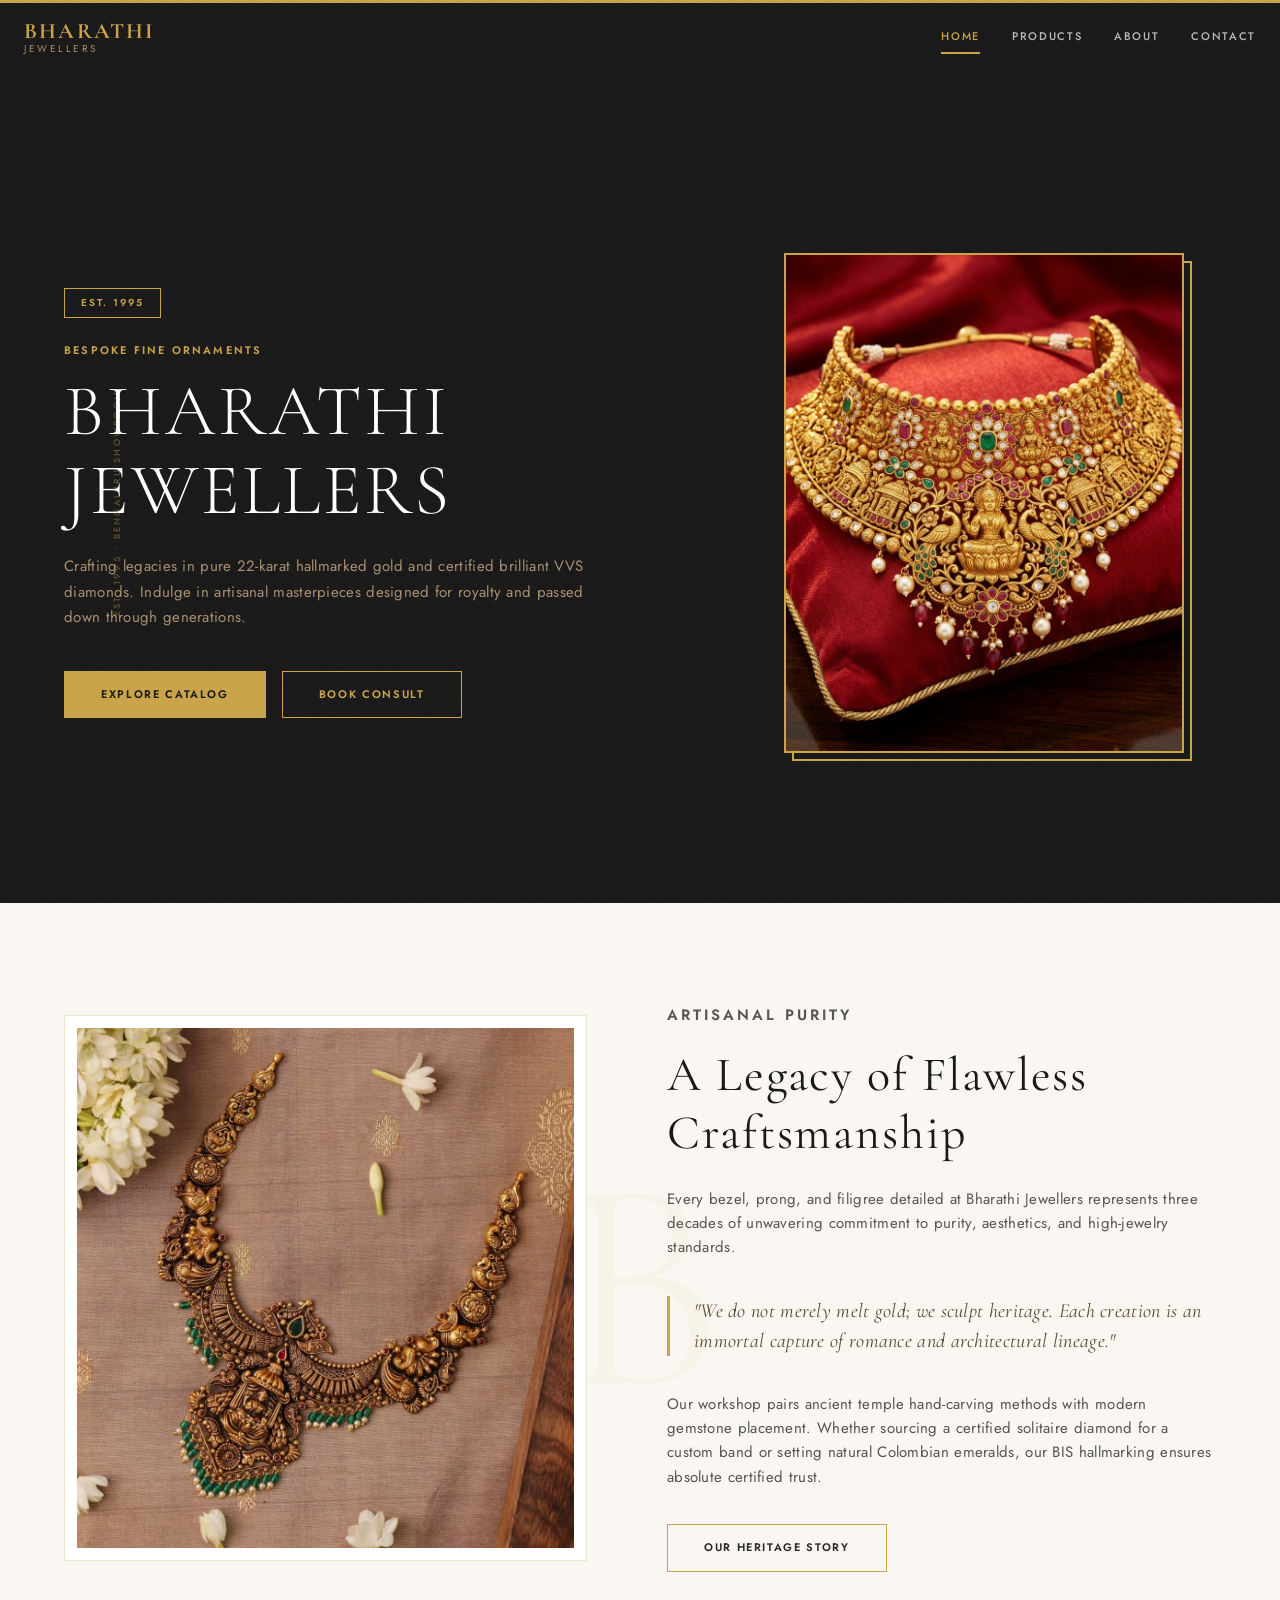
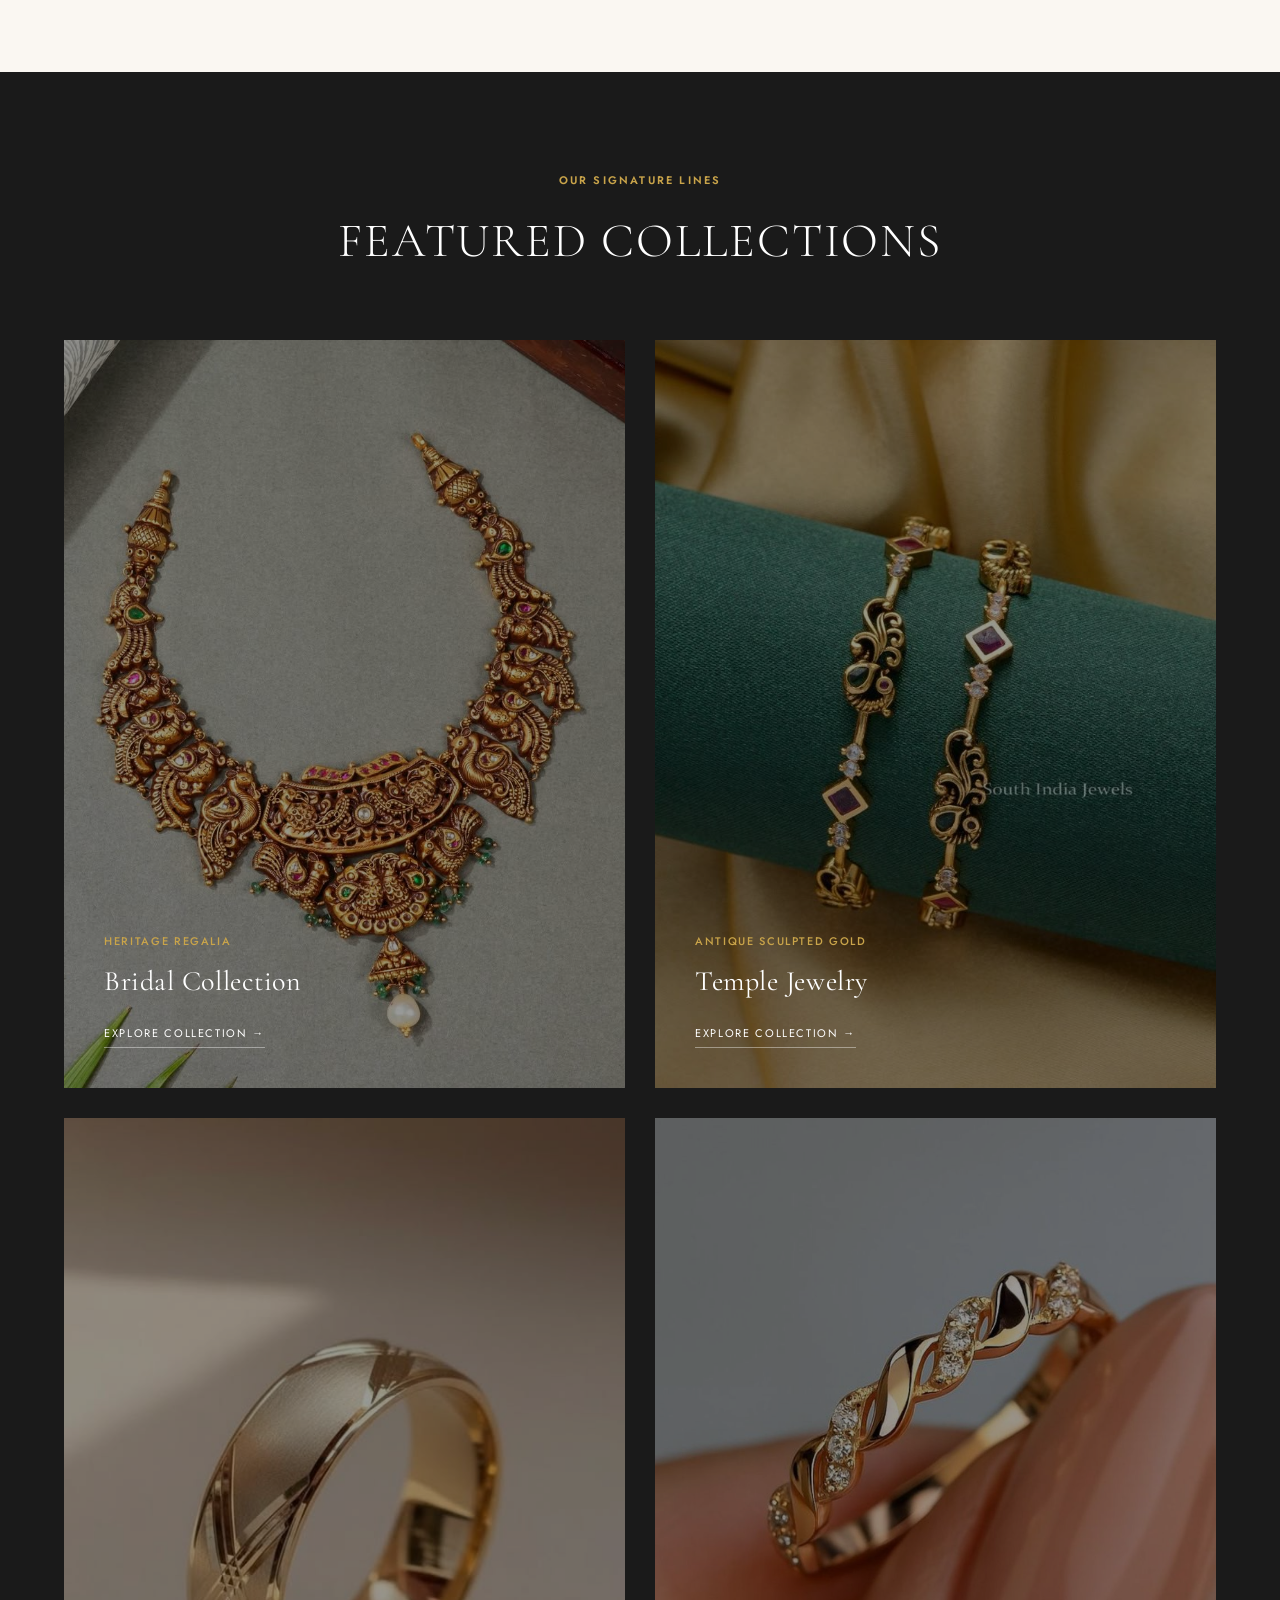
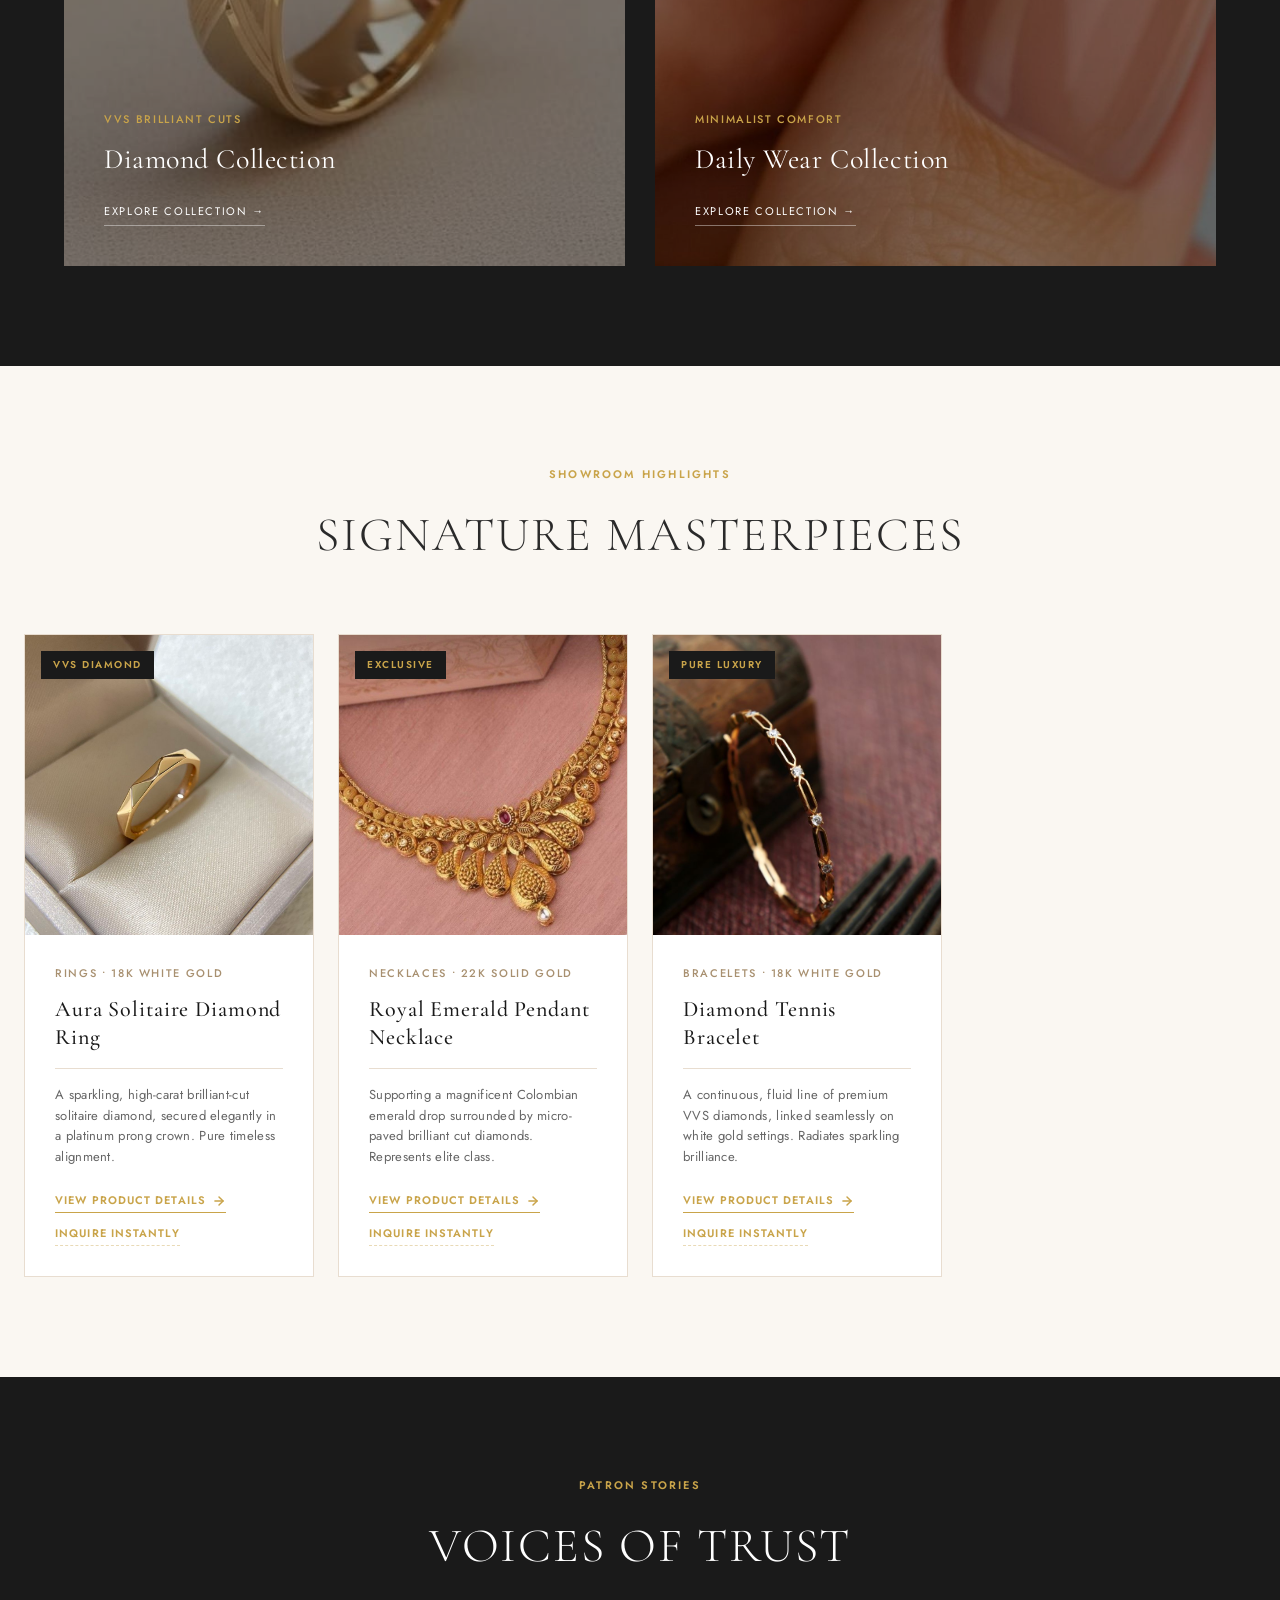
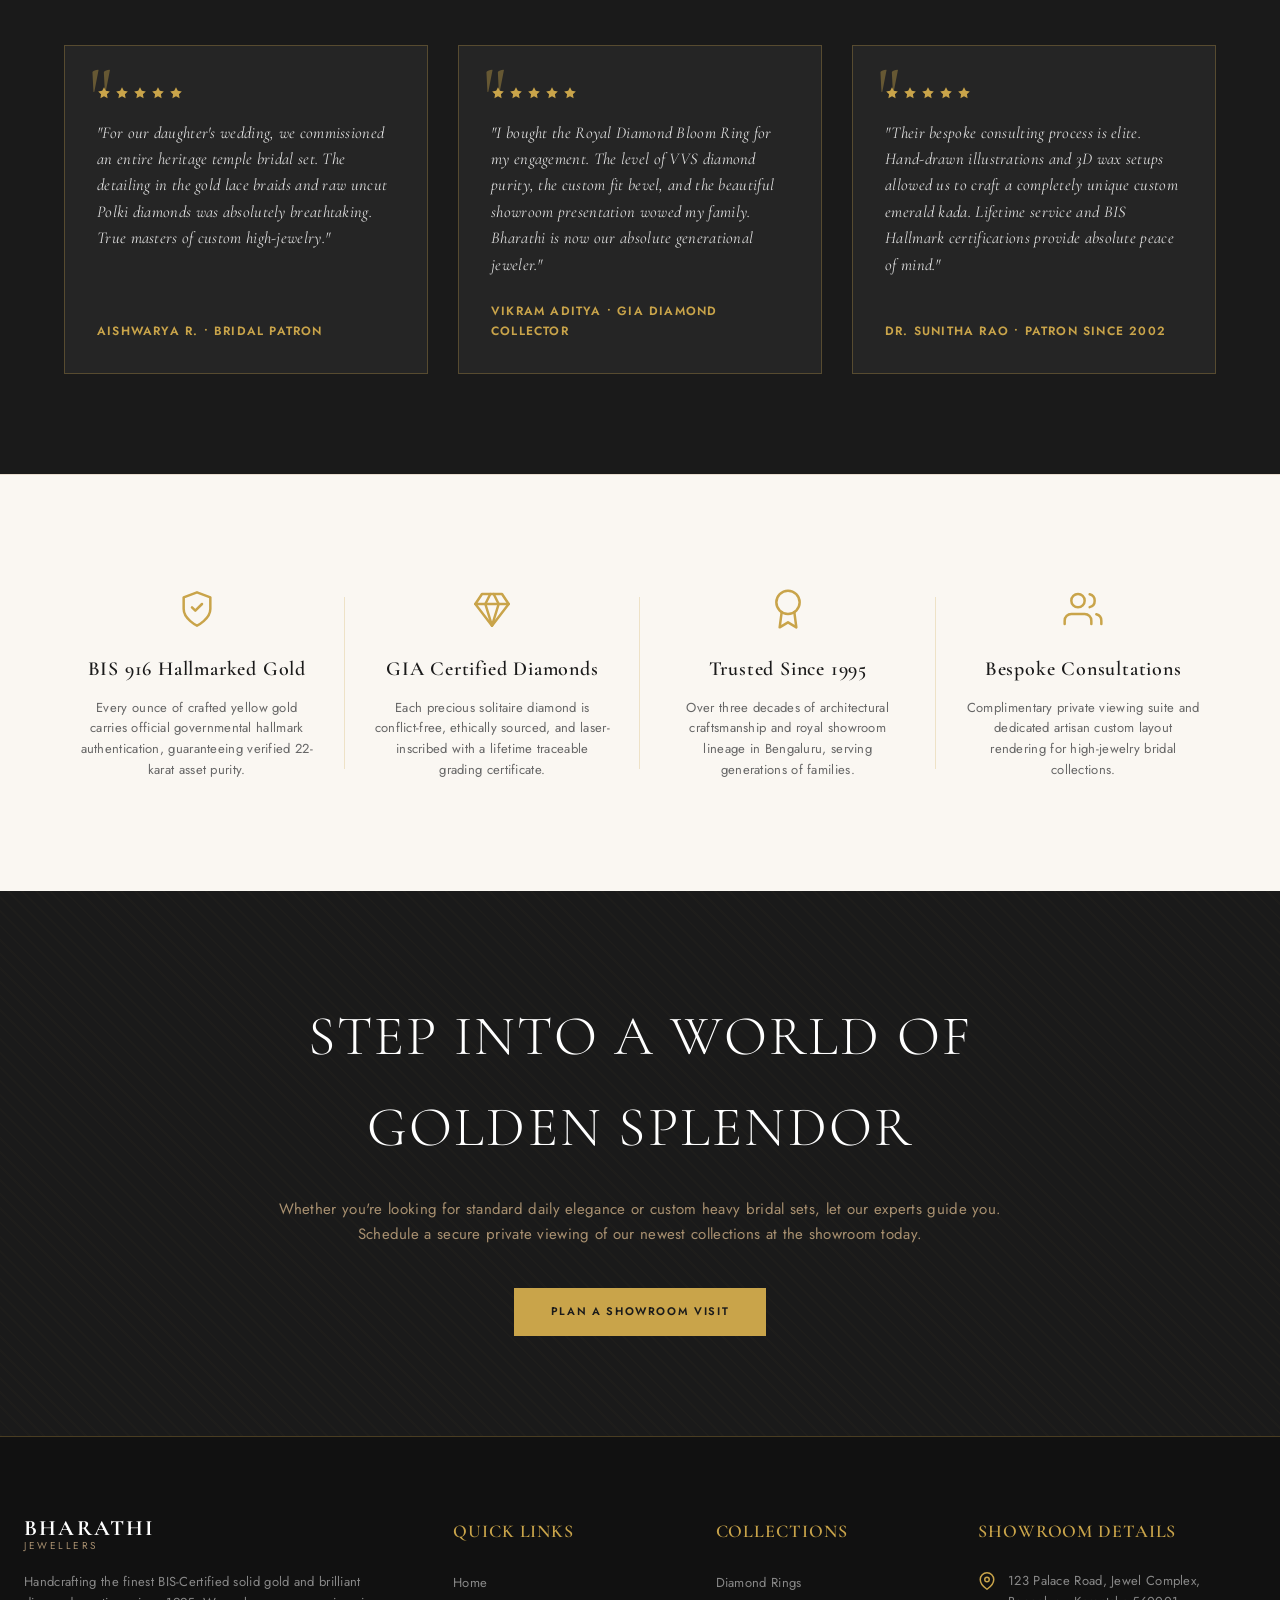
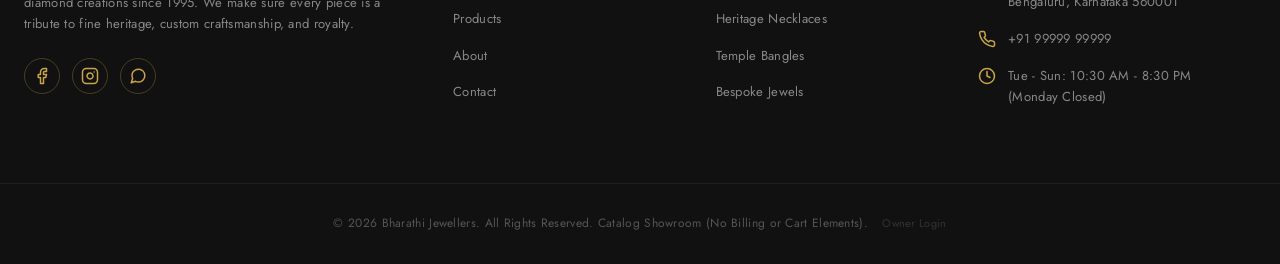
==== commit 8fbc710a: "new items" ====
--- a/index.html
+++ b/index.html
@@ -6,14 +6,1254 @@
   <title>Bharathi Jewellers | Handcrafted Luxury Gold & Diamond Jewellery</title>
   <meta name="description" content="Discover Bharathi Jewellers, crafting legacies in fine solid gold and brilliant diamond jewellery. Explore our exclusive bridal collections, custom engagement rings, and heritage temple bangles.">
   
-  <!-- CSS Stylesheet -->
-  <link rel="stylesheet" href="style.css">
+  <!-- Typography & Google Fonts -->
+  <link rel="preconnect" href="https://fonts.googleapis.com">
+  <link rel="preconnect" href="https://fonts.gstatic.com" crossorigin>
+  <link href="https://fonts.googleapis.com/css2?family=Cormorant+Garamond:ital,wght@0,300;0,400;0,500;0,600;0,700;1,400&family=Jost:wght@300;400;500;600;700&display=swap" rel="stylesheet">
+
+  <style>
+    /* === DESIGN SYSTEM & GLOBAL RESETS === */
+    :root {
+      --color-primary-bg: #faf7f2;       /* Cream/Ivory background */
+      --color-dark-bg: #1a1a1a;          /* Deep charcoal primary dark */
+      --color-dark-card: #252525;        /* Dark card background */
+      --color-accent-gold: #c9a44a;      /* Rich warm gold primary */
+      --color-nav-scrolled: #0d0d0d;     /* Deep black for navbar scroll */
+      --color-text-dark: #2a2a2a;        /* High-contrast charcoal text */
+      --color-text-muted: #5a4a35;       /* Muted warm tone */
+      --color-text-light: #ffffff;
+      --color-text-light-muted: #a89070; /* Muted gold tone */
+      --color-divider-gold: rgba(201, 164, 74, 0.4);
+      
+      --font-headings: 'Cormorant Garamond', Georgia, serif;
+      --font-body: 'Jost', sans-serif;
+      
+      --transition-smooth: all 0.3s cubic-bezier(0.25, 0.8, 0.25, 1);
+      --transition-zoom: transform 0.5s cubic-bezier(0.25, 0.8, 0.25, 1);
+    }
+
+    * {
+      box-sizing: border-box;
+      margin: 0;
+      padding: 0;
+    }
+
+    html {
+      scroll-behavior: smooth;
+    }
+
+    body {
+      background-color: var(--color-primary-bg);
+      color: var(--color-text-dark);
+      font-family: var(--font-body);
+      font-size: 15px;
+      line-height: 1.625;
+      letter-spacing: 0.02em;
+      overflow-x: hidden;
+      -webkit-font-smoothing: antialiased;
+    }
+
+    /* Typography Defaults */
+    h1, h2, h3, h4, h5, h6 {
+      font-family: var(--font-headings);
+      font-weight: 400;
+      letter-spacing: 0.04em;
+    }
+
+    a {
+      text-decoration: none;
+      color: inherit;
+      transition: var(--transition-smooth);
+      cursor: pointer;
+    }
+
+    button {
+      font-family: var(--font-body);
+      cursor: pointer;
+      border: none;
+      background: none;
+      transition: var(--transition-smooth);
+    }
+
+    /* Common Components & Utilities */
+    .container {
+      max-width: 1200px;
+      margin: 0 auto;
+      padding: 0 24px;
+      width: 100%;
+    }
+
+    .container-wide {
+      max-width: 1680px;
+      margin: 0 auto;
+      padding: 0 24px;
+      width: 100%;
+    }
+
+    .section-padding {
+      padding: 100px 0;
+    }
+
+    @media (max-width: 768px) {
+      .section-padding {
+        padding: 60px 0;
+      }
+    }
+
+    .gold-divider {
+      height: 1px;
+      background-color: var(--color-accent-gold);
+      opacity: 0.4;
+      width: 60px;
+      margin: 24px auto;
+    }
+
+    /* === SITE HEADER & NAVIGATION === */
+    .site-header {
+      position: fixed;
+      top: 0;
+      left: 0;
+      width: 100%;
+      z-index: 1000;
+      transition: var(--transition-smooth);
+      background-color: transparent;
+    }
+
+    .site-header.scrolled {
+      background-color: var(--color-nav-scrolled);
+      border-bottom: 1px solid rgba(201, 164, 74, 0.15);
+      box-shadow: 0 4px 30px rgba(0, 0, 0, 0.35);
+    }
+
+    .gold-top-bar {
+      background-color: var(--color-accent-gold);
+      height: 3px;
+      width: 100%;
+    }
+
+    .header-container {
+      display: flex;
+      justify-content: space-between;
+      align-items: center;
+      padding: 20px 24px;
+      transition: var(--transition-smooth);
+    }
+
+    .site-header.scrolled .header-container {
+      padding: 12px 24px;
+    }
+
+    /* Brand Logo */
+    .logo {
+      display: flex;
+      flex-direction: column;
+      line-height: 1;
+      text-transform: uppercase;
+    }
+
+    .logo-main {
+      font-family: var(--font-headings);
+      font-size: 22px;
+      font-weight: 700;
+      letter-spacing: 0.1em;
+      color: var(--color-accent-gold);
+    }
+
+    .logo-sub {
+      font-family: var(--font-body);
+      font-size: 10px;
+      font-weight: 400;
+      letter-spacing: 0.25em;
+      color: var(--color-text-light-muted);
+      margin-top: 2px;
+    }
+
+    /* Navigation Links */
+    .nav-menu {
+      display: flex;
+      gap: 32px;
+      align-items: center;
+    }
+
+    .nav-link {
+      font-family: var(--font-body);
+      font-size: 11px;
+      font-weight: 500;
+      letter-spacing: 0.15em;
+      color: rgba(255, 255, 255, 0.7);
+      text-transform: uppercase;
+      padding: 8px 0;
+      position: relative;
+    }
+
+    .nav-link:hover {
+      color: var(--color-accent-gold);
+    }
+
+    .nav-link.active {
+      color: var(--color-accent-gold);
+    }
+
+    .nav-link.active::after {
+      content: '';
+      position: absolute;
+      bottom: 0;
+      left: 0;
+      width: 100%;
+      height: 2px;
+      background-color: var(--color-accent-gold);
+    }
+
+    /* Hamburger Button */
+    .hamburger {
+      display: none;
+      flex-direction: column;
+      justify-content: space-between;
+      width: 24px;
+      height: 18px;
+      z-index: 1010;
+    }
+
+    .hamburger span {
+      width: 100%;
+      height: 2px;
+      background-color: var(--color-accent-gold);
+      transition: var(--transition-smooth);
+    }
+
+    @media (max-width: 768px) {
+      .hamburger {
+        display: flex;
+      }
+      .nav-menu {
+        position: fixed;
+        top: 0;
+        right: -100%;
+        width: 100%;
+        height: 100vh;
+        background-color: var(--color-dark-bg);
+        flex-direction: column;
+        justify-content: center;
+        align-items: center;
+        gap: 32px;
+        transition: right 0.4s cubic-bezier(0.25, 0.8, 0.25, 1);
+        z-index: 1005;
+      }
+      .nav-menu.open {
+        right: 0;
+      }
+      .nav-link {
+        font-size: 16px;
+        color: #ffffff;
+      }
+      .hamburger.open span:nth-child(1) {
+        transform: translateY(8px) rotate(45deg);
+      }
+      .hamburger.open span:nth-child(2) {
+        opacity: 0;
+      }
+      .hamburger.open span:nth-child(3) {
+        transform: translateY(-8px) rotate(-45deg);
+      }
+    }
+
+    /* === LUXURY HERO SPLIT SECTION === */
+    .hero-split-section {
+      min-height: 100vh;
+      background-color: var(--color-dark-bg);
+      display: flex;
+      align-items: center;
+      position: relative;
+      overflow: hidden;
+      padding-top: 100px;
+    }
+
+    /* CSS Animated Gold Texture Backdrop */
+    .hero-split-section::before {
+      content: '';
+      position: absolute;
+      top: 0; left: 0; right: 0; bottom: 0;
+      background-image: repeating-linear-gradient(45deg, rgba(201, 164, 74, 0.02) 0px, rgba(201, 164, 74, 0.02) 2px, transparent 2px, transparent 10px);
+      pointer-events: none;
+      z-index: 1;
+    }
+
+    .hero-split-container {
+      display: grid;
+      grid-template-columns: 1.15fr 0.85fr;
+      gap: 60px;
+      align-items: center;
+      z-index: 2;
+      position: relative;
+    }
+
+    @media (max-width: 768px) {
+      .hero-split-container {
+        grid-template-columns: 1fr;
+        text-align: center;
+        gap: 50px;
+        padding-top: 60px;
+        padding-bottom: 60px;
+      }
+    }
+
+    /* Left Column: Typography */
+    .hero-text-col {
+      position: relative;
+    }
+
+    .vertical-showroom-label {
+      position: absolute;
+      left: -60px;
+      top: 50%;
+      transform: translateY(-50%) rotate(-90deg);
+      font-size: 9px;
+      font-weight: 500;
+      letter-spacing: 0.25em;
+      color: rgba(201, 164, 74, 0.4);
+      text-transform: uppercase;
+      white-space: nowrap;
+    }
+
+    @media (max-width: 1250px) {
+      .vertical-showroom-label {
+        display: none;
+      }
+    }
+
+    .hero-text-content {
+      position: relative;
+    }
+
+    .hero-badge-pill {
+      display: inline-block;
+      border: 1px solid var(--color-accent-gold);
+      color: var(--color-accent-gold);
+      letter-spacing: 0.2em;
+      font-size: 10px;
+      font-weight: 600;
+      text-transform: uppercase;
+      padding: 6px 16px;
+      margin-bottom: 24px;
+      font-family: var(--font-body);
+    }
+
+    .hero-subtitle {
+      font-family: var(--font-body);
+      font-size: 11px;
+      font-weight: 600;
+      letter-spacing: 0.2em;
+      text-transform: uppercase;
+      color: var(--color-accent-gold);
+      margin-bottom: 12px;
+      display: block;
+    }
+
+    .hero-text-content h1 {
+      font-family: var(--font-headings);
+      font-size: clamp(42px, 6vw, 72px);
+      font-weight: 300;
+      color: #ffffff;
+      line-height: 1.1;
+      letter-spacing: 0.04em;
+      margin-bottom: 24px;
+      text-transform: uppercase;
+    }
+
+    .hero-desc {
+      font-family: var(--font-body);
+      font-size: 15px;
+      color: var(--color-text-light-muted);
+      margin-bottom: 40px;
+      max-width: 560px;
+      line-height: 1.7;
+    }
+
+    @media (max-width: 768px) {
+      .hero-desc {
+        margin-left: auto;
+        margin-right: auto;
+      }
+    }
+
+    /* Buttons */
+    .hero-btn-container {
+      display: flex;
+      align-items: center;
+      gap: 16px;
+    }
+
+    @media (max-width: 768px) {
+      .hero-btn-container {
+        justify-content: center;
+      }
+    }
+
+    .btn {
+      display: inline-block;
+      font-family: var(--font-body);
+      font-size: 11px;
+      font-weight: 600;
+      letter-spacing: 0.15em;
+      text-transform: uppercase;
+      padding: 14px 36px;
+      transition: var(--transition-smooth);
+      border-radius: 0;
+      cursor: pointer;
+      text-align: center;
+    }
+
+    .btn-primary {
+      background-color: var(--color-accent-gold);
+      color: #1a1a1a;
+      border: 1px solid var(--color-accent-gold);
+    }
+
+    .btn-primary:hover {
+      background-color: transparent;
+      color: var(--color-accent-gold);
+    }
+
+    .btn-outline-white {
+      background-color: transparent;
+      color: var(--color-accent-gold);
+      border: 1px solid var(--color-accent-gold);
+    }
+
+    .btn-outline-white:hover {
+      background-color: var(--color-accent-gold);
+      color: #1a1a1a;
+    }
+
+    .btn-outline {
+      background-color: transparent;
+      color: var(--color-text-dark);
+      border: 1px solid var(--color-accent-gold);
+    }
+
+    .btn-outline:hover {
+      background-color: var(--color-accent-gold);
+      color: #1a1a1a;
+    }
+
+    /* Right Column: Hero Cross-fade Slideshow */
+    .hero-visual-col {
+      display: flex;
+      justify-content: center;
+      align-items: center;
+    }
+
+    .hero-image-wrapper {
+      position: relative;
+      width: 400px;
+      height: 500px;
+    }
+
+    @media (max-width: 768px) {
+      .hero-image-wrapper {
+        width: 290px;
+        height: 362px;
+      }
+    }
+
+    .hero-main-img-box {
+      width: 100%;
+      height: 100%;
+      border: 2px solid var(--color-accent-gold);
+      position: relative;
+      overflow: hidden;
+      z-index: 2;
+    }
+
+    .hero-slide {
+      position: absolute;
+      top: 0;
+      left: 0;
+      width: 100%;
+      height: 100%;
+      background-size: cover;
+      background-position: center;
+      opacity: 0;
+      transition: opacity 1.2s cubic-bezier(0.25, 0.8, 0.25, 1);
+      z-index: 1;
+    }
+
+    .hero-slide.active {
+      opacity: 1;
+      z-index: 2;
+    }
+
+    .hero-gold-frame-decor {
+      position: absolute;
+      top: 8px;
+      left: 8px;
+      width: 100%;
+      height: 100%;
+      border: 2px solid var(--color-accent-gold);
+      z-index: 1;
+      pointer-events: none;
+      transition: var(--transition-smooth);
+    }
+
+    .hero-image-wrapper:hover .hero-gold-frame-decor {
+      transform: translate(4px, 4px);
+    }
+
+    /* === HERITAGE & MONOGRAM SECTION === */
+    .monogram-section {
+      background-color: var(--color-primary-bg);
+      position: relative;
+      overflow: hidden;
+    }
+
+    /* Monogram Watermark backdrop */
+    .monogram-bg-letter {
+      position: absolute;
+      font-family: var(--font-headings);
+      font-size: 300px;
+      font-weight: 300;
+      color: rgba(201, 164, 74, 0.06);
+      line-height: 1;
+      user-select: none;
+      pointer-events: none;
+      left: 50%;
+      top: 50%;
+      transform: translate(-50%, -50%);
+      z-index: 0;
+    }
+
+    .monogram-grid {
+      display: grid;
+      grid-template-columns: 1fr 1.05fr;
+      gap: 80px;
+      align-items: center;
+      position: relative;
+      z-index: 1;
+    }
+
+    @media (max-width: 768px) {
+      .monogram-grid {
+        grid-template-columns: 1fr;
+        gap: 40px;
+      }
+    }
+
+    /* Left image layout */
+    .monogram-image-box {
+      position: relative;
+    }
+
+    .monogram-img-wrapper {
+      position: relative;
+      border: 1px solid rgba(201, 164, 74, 0.3);
+      padding: 12px;
+      background-color: #ffffff;
+    }
+
+    .monogram-img-wrapper img {
+      width: 100%;
+      display: block;
+      transition: var(--transition-zoom);
+    }
+
+    .monogram-image-box:hover .monogram-img-wrapper img {
+      transform: scale(1.015);
+    }
+
+    /* Right text and blockquote */
+    .monogram-text-wrapper h3 {
+      font-family: var(--font-headings);
+      font-size: clamp(32px, 4.5vw, 48px);
+      font-weight: 400;
+      color: #1a1a1a;
+      line-height: 1.2;
+      margin-bottom: 24px;
+    }
+
+    .monogram-text-wrapper p {
+      color: #555555;
+      font-size: 15px;
+      margin-bottom: 20px;
+    }
+
+    .monogram-fine-quote {
+      border-left: 3px solid var(--color-accent-gold);
+      font-family: var(--font-headings);
+      font-style: italic;
+      font-size: 20px;
+      color: var(--color-text-muted);
+      padding-left: 24px;
+      margin: 36px 0;
+      line-height: 1.5;
+    }
+
+    .subtitle {
+      font-family: var(--font-body);
+      font-size: 11px;
+      font-weight: 600;
+      letter-spacing: 0.2em;
+      text-transform: uppercase;
+      color: var(--color-accent-gold);
+      margin-bottom: 12px;
+      display: block;
+    }
+
+    /* === FEATURED COLLECTIONS GALLERY === */
+    .featured-collections-section {
+      background-color: var(--color-dark-bg);
+      color: #ffffff;
+    }
+
+    .section-title {
+      text-align: center;
+      margin-bottom: 60px;
+    }
+
+    .section-title p {
+      font-family: var(--font-body);
+      font-size: 11px;
+      font-weight: 600;
+      letter-spacing: 0.2em;
+      text-transform: uppercase;
+      color: var(--color-accent-gold);
+      margin-bottom: 12px;
+    }
+
+    .section-title h2 {
+      font-family: var(--font-headings);
+      font-size: clamp(32px, 4.5vw, 48px);
+      font-weight: 300;
+      letter-spacing: 0.04em;
+      text-transform: uppercase;
+    }
+
+    .featured-collection-grid {
+      display: grid;
+      grid-template-columns: repeat(2, 1fr);
+      gap: 30px;
+    }
+
+    @media (max-width: 768px) {
+      .featured-collection-grid {
+        grid-template-columns: 1fr;
+      }
+    }
+
+    .collection-banner-card {
+      position: relative;
+      aspect-ratio: 3/4;
+      overflow: hidden;
+      display: flex;
+      align-items: flex-end;
+      padding: 40px;
+      z-index: 1;
+    }
+
+    .banner-bg {
+      position: absolute;
+      top: 0; left: 0; width: 100%; height: 100%;
+      background-size: cover;
+      background-position: center;
+      transition: transform 6s cubic-bezier(0.25, 0.8, 0.25, 1);
+      z-index: -2;
+    }
+
+    .banner-overlay {
+      position: absolute;
+      top: 0; left: 0; width: 100%; height: 100%;
+      background-color: rgba(0, 0, 0, 0.4);
+      transition: background-color 0.4s ease;
+      z-index: -1;
+    }
+
+    .collection-banner-card:hover .banner-bg {
+      transform: scale(1.04);
+    }
+
+    .collection-banner-card:hover .banner-overlay {
+      background-color: rgba(0, 0, 0, 0.2);
+    }
+
+    .banner-content {
+      transition: transform 0.4s cubic-bezier(0.25, 0.8, 0.25, 1);
+      width: 100%;
+    }
+
+    .collection-banner-card:hover .banner-content {
+      transform: translateY(-8px);
+    }
+
+    .collection-tag {
+      font-family: var(--font-body);
+      font-size: 11px;
+      letter-spacing: 0.15em;
+      color: var(--color-accent-gold);
+      text-transform: uppercase;
+      display: block;
+      margin-bottom: 8px;
+      font-weight: 500;
+    }
+
+    .banner-content h3 {
+      font-family: var(--font-headings);
+      font-size: 28px;
+      font-weight: 400;
+      color: #ffffff;
+      margin-bottom: 16px;
+      letter-spacing: 0.02em;
+    }
+
+    .banner-cta {
+      font-family: var(--font-body);
+      font-size: 11px;
+      letter-spacing: 0.15em;
+      color: #ffffff;
+      text-transform: uppercase;
+      border-bottom: 1px solid rgba(255, 255, 255, 0.4);
+      padding-bottom: 4px;
+      display: inline-block;
+    }
+
+    .collection-banner-card:hover .banner-cta {
+      border-bottom-color: var(--color-accent-gold);
+      color: var(--color-accent-gold);
+    }
+
+    /* === SIGNATURE MASTERPIECES (PRODUCT CARDS) === */
+    .signatures-section {
+      background-color: var(--color-primary-bg);
+    }
+
+    .signatures-grid {
+      display: grid;
+      grid-template-columns: repeat(4, 1fr);
+      gap: 24px;
+    }
+
+    @media (max-width: 1200px) {
+      .signatures-grid {
+        grid-template-columns: repeat(3, 1fr);
+      }
+    }
+
+    @media (max-width: 900px) {
+      .signatures-grid {
+        grid-template-columns: repeat(2, 1fr);
+      }
+    }
+
+    @media (max-width: 600px) {
+      .signatures-grid {
+        grid-template-columns: 1fr;
+      }
+    }
+
+    .signature-card {
+      background-color: #ffffff;
+      border: 1px solid #e8ddd0;
+      transition: var(--transition-smooth);
+      display: flex;
+      flex-direction: column;
+      position: relative;
+    }
+
+    .signature-card:hover {
+      box-shadow: 0 12px 30px rgba(0, 0, 0, 0.04);
+      border-color: var(--color-accent-gold);
+    }
+
+    .sig-img-box {
+      width: 100%;
+      height: 300px;
+      overflow: hidden;
+      position: relative;
+      background-color: #f7f7f7;
+    }
+
+    .sig-img {
+      width: 100%;
+      height: 100%;
+      object-fit: cover;
+      transition: var(--transition-zoom);
+    }
+
+    .signature-card:hover .sig-img {
+      transform: scale(1.04);
+    }
+
+    .sig-badge {
+      position: absolute;
+      top: 16px;
+      left: 16px;
+      background: var(--color-dark-bg);
+      color: var(--color-accent-gold);
+      font-size: 10px;
+      font-weight: 600;
+      letter-spacing: 0.15em;
+      text-transform: uppercase;
+      padding: 6px 12px;
+      z-index: 10;
+    }
+
+    .sig-details {
+      padding: 30px;
+      display: flex;
+      flex-direction: column;
+      flex-grow: 1;
+    }
+
+    .sig-meta {
+      font-family: var(--font-body);
+      font-size: 11px;
+      font-weight: 500;
+      letter-spacing: 0.15em;
+      color: var(--color-text-light-muted);
+      text-transform: uppercase;
+      margin-bottom: 12px;
+    }
+
+    .sig-details h3 {
+      font-family: var(--font-headings);
+      font-size: 22px;
+      font-weight: 500;
+      color: #1a1a1a;
+      margin-bottom: 16px;
+      line-height: 1.3;
+    }
+
+    .sig-divider {
+      height: 1px;
+      background-color: #e8ddd0;
+      margin-bottom: 16px;
+    }
+
+    .sig-desc {
+      font-size: 13px;
+      color: #666666;
+      margin-bottom: 24px;
+      line-height: 1.6;
+      flex-grow: 1;
+    }
+
+    .sig-links-row {
+      display: flex;
+      flex-direction: column;
+      gap: 12px;
+      margin-top: auto;
+    }
+
+    .sig-link {
+      font-family: var(--font-body);
+      font-size: 11px;
+      font-weight: 600;
+      letter-spacing: 0.1em;
+      text-transform: uppercase;
+      color: var(--color-accent-gold);
+      border-bottom: 1px solid var(--color-accent-gold);
+      padding-bottom: 2px;
+      display: inline-flex;
+      align-items: center;
+      gap: 6px;
+      width: fit-content;
+    }
+
+    .sig-link svg {
+      transition: transform 0.3s ease;
+    }
+
+    .sig-link:hover svg {
+      transform: translateX(4px);
+    }
+
+    /* Secondary inquiry action link in cards */
+    .sig-link-secondary {
+      font-family: var(--font-body);
+      font-size: 11px;
+      font-weight: 600;
+      letter-spacing: 0.1em;
+      text-transform: uppercase;
+      color: var(--color-accent-gold);
+      border-bottom: 1px dashed rgba(201, 164, 74, 0.4);
+      padding-bottom: 2px;
+      display: inline-flex;
+      align-items: center;
+      width: fit-content;
+      cursor: pointer;
+      transition: var(--transition-smooth);
+    }
+
+    .sig-link-secondary:hover {
+      color: #1a1a1a;
+      border-bottom-color: #1a1a1a;
+    }
+
+    /* === PATRON TESTIMONIALS === */
+    .testimonials-section {
+      background-color: var(--color-dark-bg);
+      color: #ffffff;
+    }
+
+    .testimonials-grid {
+      display: grid;
+      grid-template-columns: repeat(3, 1fr);
+      gap: 30px;
+    }
+
+    @media (max-width: 900px) {
+      .testimonials-grid {
+        grid-template-columns: 1fr;
+      }
+    }
+
+    .testimonial-card {
+      background-color: var(--color-dark-card);
+      border: 1px solid rgba(201, 164, 74, 0.3);
+      padding: 40px 32px 32px 32px;
+      position: relative;
+      display: flex;
+      flex-direction: column;
+    }
+
+    .testimonial-card::before {
+      content: '"';
+      position: absolute;
+      top: 10px;
+      left: 24px;
+      font-family: var(--font-headings);
+      font-size: 80px;
+      color: var(--color-accent-gold);
+      opacity: 0.4;
+      line-height: 1;
+      pointer-events: none;
+      user-select: none;
+    }
+
+    .star-rating {
+      display: flex;
+      gap: 4px;
+      margin-bottom: 20px;
+      position: relative;
+      z-index: 2;
+    }
+
+    .star-icon {
+      width: 14px;
+      height: 14px;
+      fill: var(--color-accent-gold);
+    }
+
+    .testimonial-text {
+      font-family: var(--font-headings);
+      font-style: italic;
+      font-size: 16.5px;
+      line-height: 1.6;
+      color: rgba(255, 255, 255, 0.85);
+      margin-bottom: 24px;
+      position: relative;
+      z-index: 2;
+      flex-grow: 1;
+    }
+
+    .testimonial-author {
+      font-family: var(--font-body);
+      font-size: 12px;
+      letter-spacing: 0.1em;
+      color: var(--color-accent-gold);
+      text-transform: uppercase;
+      font-weight: 600;
+      display: block;
+    }
+
+    /* === TRUST SIGNALS === */
+    .trust-signals-section {
+      background-color: var(--color-primary-bg);
+      border-top: 1px solid #e8ddd0;
+    }
+
+    .trust-signals-grid {
+      display: grid;
+      grid-template-columns: repeat(4, 1fr);
+      gap: 30px;
+    }
+
+    @media (max-width: 1024px) {
+      .trust-signals-grid {
+        grid-template-columns: repeat(2, 1fr);
+        gap: 40px;
+      }
+    }
+
+    @media (max-width: 768px) {
+      .trust-signals-grid {
+        grid-template-columns: 1fr;
+      }
+    }
+
+    .trust-signal-card {
+      text-align: center;
+      padding: 10px 15px;
+      position: relative;
+    }
+
+    @media (min-width: 1025px) {
+      .trust-signal-card:not(:last-child)::after {
+        content: '';
+        position: absolute;
+        top: 10%;
+        right: -15px;
+        height: 80%;
+        width: 1px;
+        background-color: rgba(201, 164, 74, 0.25);
+      }
+    }
+
+    .trust-icon {
+      margin: 0 auto 20px auto;
+      width: 48px;
+      height: 48px;
+      color: var(--color-accent-gold);
+      display: flex;
+      align-items: center;
+      justify-content: center;
+    }
+
+    .trust-icon svg {
+      width: 40px;
+      height: 40px;
+    }
+
+    .trust-signal-card h4 {
+      font-family: var(--font-headings);
+      font-size: 20px;
+      font-weight: 600;
+      color: #1a1a1a;
+      margin-bottom: 12px;
+    }
+
+    .trust-signal-card p {
+      font-family: var(--font-body);
+      font-size: 13px;
+      color: #666666;
+      line-height: 1.6;
+    }
+
+    /* === FINAL CTA BANNER === */
+    .cta-section {
+      background-color: var(--color-dark-bg);
+      color: #ffffff;
+      position: relative;
+      overflow: hidden;
+      text-align: center;
+    }
+
+    .cta-section::before {
+      content: '';
+      position: absolute;
+      top: 0; left: 0; right: 0; bottom: 0;
+      background-image: repeating-linear-gradient(45deg, rgba(201, 164, 74, 0.02) 0px, rgba(201, 164, 74, 0.02) 2px, transparent 2px, transparent 10px);
+      pointer-events: none;
+      z-index: 1;
+    }
+
+    .cta-container {
+      position: relative;
+      z-index: 2;
+      max-width: 800px;
+      margin: 0 auto;
+    }
+
+    .cta-container h2 {
+      font-family: var(--font-headings);
+      font-size: clamp(32px, 5vw, 56px);
+      font-weight: 300;
+      margin-bottom: 24px;
+      letter-spacing: 0.04em;
+      text-transform: uppercase;
+    }
+
+    .cta-container p {
+      font-family: var(--font-body);
+      font-size: 15px;
+      color: var(--color-text-light-muted);
+      margin-bottom: 40px;
+      line-height: 1.7;
+    }
+
+    /* === PREMIUM FOOTER === */
+    .site-footer {
+      background-color: #111111;
+      color: #888888;
+      border-top: 1px solid rgba(201, 164, 74, 0.3);
+      padding-top: 80px;
+      position: relative;
+    }
+
+    .footer-top {
+      padding-bottom: 60px;
+    }
+
+    .footer-grid {
+      display: grid;
+      grid-template-columns: 1.4fr 0.8fr 0.8fr 1fr;
+      gap: 40px;
+    }
+
+    @media (max-width: 1024px) {
+      .footer-grid {
+        grid-template-columns: 1fr 1fr;
+      }
+    }
+
+    @media (max-width: 768px) {
+      .footer-grid {
+        grid-template-columns: 1fr;
+        gap: 30px;
+      }
+    }
+
+    .footer-brand p {
+      font-size: 13px;
+      line-height: 1.625;
+      margin: 20px 0;
+    }
+
+    .footer-title {
+      font-family: var(--font-headings);
+      font-size: 18px;
+      font-weight: 600;
+      color: var(--color-accent-gold);
+      margin-bottom: 24px;
+      letter-spacing: 0.05em;
+      text-transform: uppercase;
+    }
+
+    .footer-links {
+      list-style: none;
+    }
+
+    .footer-links li {
+      margin-bottom: 12px;
+    }
+
+    .footer-links a {
+      font-size: 13px;
+      color: #888888;
+      transition: var(--transition-smooth);
+    }
+
+    .footer-links a:hover {
+      color: var(--color-accent-gold);
+      padding-left: 4px;
+    }
+
+    .footer-contact {
+      list-style: none;
+    }
+
+    .footer-contact li {
+      display: flex;
+      gap: 12px;
+      align-items: flex-start;
+      margin-bottom: 16px;
+      font-size: 13px;
+    }
+
+    .footer-contact li svg {
+      color: var(--color-accent-gold);
+      flex-shrink: 0;
+      margin-top: 2px;
+    }
+
+    .footer-socials {
+      display: flex;
+      gap: 12px;
+      margin-top: 24px;
+    }
+
+    .social-icon {
+      display: flex;
+      align-items: center;
+      justify-content: center;
+      width: 36px;
+      height: 36px;
+      border-radius: 50%;
+      border: 1px solid rgba(201, 164, 74, 0.3);
+      color: var(--color-accent-gold);
+      transition: var(--transition-smooth);
+    }
+
+    .social-icon:hover {
+      background-color: var(--color-accent-gold);
+      color: #111111;
+      transform: translateY(-3px);
+    }
+
+    .footer-bottom {
+      border-top: 1px solid rgba(255, 255, 255, 0.06);
+      padding: 30px 0;
+      text-align: center;
+    }
+
+    .footer-bottom p {
+      font-size: 12px;
+      color: #555555;
+    }
+
+    .owner-login-subtle {
+      font-size: 11px;
+      color: #333333;
+      text-decoration: none;
+      margin-left: 10px;
+      transition: color 0.3s ease;
+      cursor: pointer;
+    }
+
+    .owner-login-subtle:hover {
+      color: #555555;
+    }
+
+    /* === SCROLL TO TOP BUTTON === */
+    .scroll-to-top {
+      position: fixed;
+      bottom: 30px;
+      right: 30px;
+      width: 40px;
+      height: 40px;
+      border: 1px solid var(--color-accent-gold);
+      background-color: rgba(26, 26, 26, 0.95);
+      color: var(--color-accent-gold);
+      display: flex;
+      align-items: center;
+      justify-content: center;
+      opacity: 0;
+      visibility: hidden;
+      transition: var(--transition-smooth);
+      z-index: 999;
+      cursor: pointer;
+    }
+
+    .scroll-to-top.visible {
+      opacity: 1;
+      visibility: visible;
+    }
+
+    .scroll-to-top:hover {
+      background-color: var(--color-accent-gold);
+      color: #1a1a1a;
+      transform: translateY(-3px);
+    }
+
+
+  </style>
 </head>
 <body>
 
+  <!-- Thin gold top bar above navbar -->
+  <div class="gold-top-bar"></div>
+
   <!-- --- 1. STICKY NAVIGATION HEADER (FROSTED GLASS ON SCROLL) --- -->
   <header class="site-header" id="siteHeader">
-    <div class="container header-container">
+    <div class="container-wide header-container">
       <!-- Premium Logo -->
       <a href="index.html" class="logo" id="logoLink">
         <span class="logo-main">Bharathi</span>
@@ -39,7 +1279,9 @@
 
   <!-- --- 2. LUXURY SPLIT-SCREEN HERO SECTION --- -->
   <section class="hero-split-section" id="hero">
-    <div class="hero-split-container">
+
+    
+    <div class="container hero-split-container">
       
       <!-- Left Column: Matte Charcoal Branding & Typography -->
       <div class="hero-text-col">
@@ -49,21 +1291,29 @@
         </div>
 
         <div class="hero-text-content">
-          <p class="hero-subtitle">Bespoke Fine Ornaments</p>
+          <span class="hero-badge-pill">EST. 1995</span>
+          <span class="hero-subtitle">Bespoke Fine Ornaments</span>
           <h1>Bharathi Jewellers</h1>
           <p class="hero-desc">Crafting legacies in pure 22-karat hallmarked gold and certified brilliant VVS diamonds. Indulge in artisanal masterpieces designed for royalty and passed down through generations.</p>
           <div class="hero-btn-container">
             <a href="products.html" class="btn btn-primary" id="heroCatalogBtn">Explore Catalog</a>
-            <a href="contact.html" class="btn btn-outline-white" id="heroContactBtn" style="margin-left: 15px;">Book Consult</a>
+            <a href="contact.html" class="btn btn-outline-white" id="heroContactBtn">Book Consult</a>
           </div>
         </div>
       </div>
 
-      <!-- Right Column: Ken Burns Visual Showcase Frame -->
+      <!-- Right Column: Ken Burns Visual Showcase Cross-fade Carousel -->
       <div class="hero-visual-col">
-        <div class="hero-zoom-bg" style="background-image: url('images/necklaces/gold_choker.png');"></div>
-        <!-- Thin luxury gold overlay frame -->
-        <div class="hero-gold-frame-decor"></div>
+        <div class="hero-image-wrapper">
+          <div class="hero-main-img-box">
+            <!-- Smooth Cross-fade Slides -->
+            <div class="hero-slide active" style="background-image: url('images/necklaces/gold_choker.png');"></div>
+            <div class="hero-slide" style="background-image: url('images/necklaces/n1.jpg');"></div>
+            <div class="hero-slide" style="background-image: url('images/rings/r2.jpg');"></div>
+          </div>
+          <!-- Thin luxury gold overlay frame -->
+          <div class="hero-gold-frame-decor"></div>
+        </div>
       </div>
 
     </div>
@@ -71,21 +1321,22 @@
 
   <!-- --- 3. BRAND VALUES & MONOGRAM SECTION --- -->
   <section class="monogram-section section-padding" id="heritageStory">
+    <!-- Huge Faded 'B' Backdrop Watermark -->
+    <div class="monogram-bg-letter">B</div>
+
     <div class="container">
       <div class="monogram-grid">
         
         <!-- Left Column: Portrait Showcase with Gold Offsets -->
         <div class="monogram-image-box" id="heritageImgBox">
           <div class="monogram-img-wrapper">
-            <img src="images/necklaces/emerald_necklace.png" alt="Royal Emerald Necklace Craftsmanship" style="width: 100%; height: 520px; object-fit: cover;">
+            <!-- Swap broken image for valid n1.jpg -->
+            <img src="images/necklaces/n1.jpg" alt="Royal Emerald Necklace Craftsmanship" style="width: 100%; height: 520px; object-fit: cover;">
           </div>
         </div>
 
-        <!-- Right Column: Legacy details with Faded "B" Monogram -->
+        <!-- Right Column: Legacy details -->
         <div class="monogram-content-box" id="heritageTextCol">
-          <!-- Huge Faded 'B' Backdrop -->
-          <div class="monogram-bg-letter">B</div>
-          
           <div class="monogram-text-wrapper">
             <p class="subtitle">Artisanal Purity</p>
             <h3>A Legacy of Flawless Craftsmanship</h3>
@@ -115,7 +1366,8 @@
       <div class="featured-collection-grid">
         <!-- Collection 1: Bridal -->
         <a href="products.html?filter=necklaces" class="collection-banner-card" id="bannerBridal">
-          <div class="banner-bg" style="background-image: url('images/necklaces/emerald_necklace.png');"></div>
+          <!-- Swap broken images for valid existing assets -->
+          <div class="banner-bg" style="background-image: url('images/necklaces/n2.jpg');"></div>
           <div class="banner-overlay"></div>
           <div class="banner-content">
             <span class="collection-tag">Heritage Regalia</span>
@@ -125,7 +1377,7 @@
         </a>
         <!-- Collection 2: Temple -->
         <a href="products.html?filter=bracelets" class="collection-banner-card" id="bannerTemple">
-          <div class="banner-bg" style="background-image: url('images/bracelets/gold_bangle.png');"></div>
+          <div class="banner-bg" style="background-image: url('images/bangles/196d20984c588145b1f57e2818bdf2e0.jpg');"></div>
           <div class="banner-overlay"></div>
           <div class="banner-content">
             <span class="collection-tag">Antique Sculpted Gold</span>
@@ -135,7 +1387,7 @@
         </a>
         <!-- Collection 3: Diamond -->
         <a href="products.html?filter=rings" class="collection-banner-card" id="bannerDiamond">
-          <div class="banner-bg" style="background-image: url('images/rings/diamond_ring.png');"></div>
+          <div class="banner-bg" style="background-image: url('images/rings/r1.jpg');"></div>
           <div class="banner-overlay"></div>
           <div class="banner-content">
             <span class="collection-tag">VVS Brilliant Cuts</span>
@@ -145,7 +1397,7 @@
         </a>
         <!-- Collection 4: Daily Wear -->
         <a href="products.html?filter=rings" class="collection-banner-card" id="bannerDaily">
-          <div class="banner-bg" style="background-image: url('images/rings/gold_band.png');"></div>
+          <div class="banner-bg" style="background-image: url('images/rings/r5.jpg');"></div>
           <div class="banner-overlay"></div>
           <div class="banner-content">
             <span class="collection-tag">Minimalist Comfort</span>
@@ -159,7 +1411,7 @@
 
   <!-- --- 5. SIGNATURE MASTERPIECES GRID TEASER --- -->
   <section class="signatures-section section-padding" id="signatures">
-    <div class="container">
+    <div class="container-wide">
       
       <div class="section-title">
         <p>Showroom Highlights</p>
@@ -172,20 +1424,29 @@
         <div class="signature-card" id="sigCardRing">
           <div class="sig-img-box">
             <span class="sig-badge">VVS Diamond</span>
-            <img src="images/rings/diamond_ring.png" alt="Solitaire Diamond Ring" class="sig-img">
+            <!-- Swap broken image for valid r2.jpg -->
+            <img src="images/rings/r2.jpg" alt="Solitaire Diamond Ring" class="sig-img">
           </div>
           <div class="sig-details">
             <div class="sig-meta">Rings • 18k White Gold</div>
             <h3>Aura Solitaire Diamond Ring</h3>
             <div class="sig-divider"></div>
-            <p class="sig-desc">A sparkling, high-carat brilliant-cut solitaire diamond, secured elegantly in an platinum prong crown. Pure timeless alignment.</p>
-            <a href="products.html?filter=rings" class="sig-link">
-              View Product Details
-              <svg xmlns="http://www.w3.org/2000/svg" width="14" height="14" viewBox="0 0 24 24" fill="none" stroke="currentColor" stroke-width="2.5" stroke-linecap="round" stroke-linejoin="round">
-                <line x1="5" y1="12" x2="19" y2="12"></line>
-                <polyline points="12 5 19 12 12 19"></polyline>
-              </svg>
-            </a>
+            <p class="sig-desc">A sparkling, high-carat brilliant-cut solitaire diamond, secured elegantly in a platinum prong crown. Pure timeless alignment.</p>
+            <div class="sig-links-row">
+              <a href="products.html?filter=rings" class="sig-link">
+                View Product Details
+                <svg xmlns="http://www.w3.org/2000/svg" width="14" height="14" viewBox="0 0 24 24" fill="none" stroke="currentColor" stroke-width="2.5" stroke-linecap="round" stroke-linejoin="round">
+                  <line x1="5" y1="12" x2="19" y2="12"></line>
+                  <polyline points="12 5 19 12 12 19"></polyline>
+                </svg>
+              </a>
+              <!-- Single instant inquiry action -->
+              <span class="sig-link-secondary product-inquiry-btn" 
+                data-product-name="Aura Solitaire Diamond Ring" 
+                data-product-spec="Rings • 18k White Gold">
+                Inquire Instantly
+              </span>
+            </div>
           </div>
         </div>
 
@@ -193,20 +1454,29 @@
         <div class="signature-card" id="sigCardNecklace">
           <div class="sig-img-box">
             <span class="sig-badge">Exclusive</span>
-            <img src="images/necklaces/emerald_necklace.png" alt="Royal Emerald Pendant" class="sig-img">
+            <!-- Swap broken image for valid n3.jpg -->
+            <img src="images/necklaces/n3.jpg" alt="Royal Emerald Pendant" class="sig-img">
           </div>
           <div class="sig-details">
             <div class="sig-meta">Necklaces • 22k Solid Gold</div>
             <h3>Royal Emerald Pendant Necklace</h3>
             <div class="sig-divider"></div>
             <p class="sig-desc">Supporting a magnificent Colombian emerald drop surrounded by micro-paved brilliant cut diamonds. Represents elite class.</p>
-            <a href="products.html?filter=necklaces" class="sig-link">
-              View Product Details
-              <svg xmlns="http://www.w3.org/2000/svg" width="14" height="14" viewBox="0 0 24 24" fill="none" stroke="currentColor" stroke-width="2.5" stroke-linecap="round" stroke-linejoin="round">
-                <line x1="5" y1="12" x2="19" y2="12"></line>
-                <polyline points="12 5 19 12 12 19"></polyline>
-              </svg>
-            </a>
+            <div class="sig-links-row">
+              <a href="products.html?filter=necklaces" class="sig-link">
+                View Product Details
+                <svg xmlns="http://www.w3.org/2000/svg" width="14" height="14" viewBox="0 0 24 24" fill="none" stroke="currentColor" stroke-width="2.5" stroke-linecap="round" stroke-linejoin="round">
+                  <line x1="5" y1="12" x2="19" y2="12"></line>
+                  <polyline points="12 5 19 12 12 19"></polyline>
+                </svg>
+              </a>
+              <!-- Single instant inquiry action -->
+              <span class="sig-link-secondary product-inquiry-btn" 
+                data-product-name="Royal Emerald Pendant Necklace" 
+                data-product-spec="Necklaces • 22k Solid Gold">
+                Inquire Instantly
+              </span>
+            </div>
           </div>
         </div>
 
@@ -214,20 +1484,29 @@
         <div class="signature-card" id="sigCardBracelet">
           <div class="sig-img-box">
             <span class="sig-badge">Pure luxury</span>
-            <img src="images/bracelets/diamond_tennis.png" alt="Diamond Tennis Bracelet" class="sig-img">
+            <!-- Swap broken image for valid b5.jpg -->
+            <img src="images/bracelets/b5.jpg" alt="Diamond Tennis Bracelet" class="sig-img">
           </div>
           <div class="sig-details">
             <div class="sig-meta">Bracelets • 18k White Gold</div>
             <h3>Diamond Tennis Bracelet</h3>
             <div class="sig-divider"></div>
-            <p class="sig-desc">An continuous, fluid line of premium VVS diamonds, linked seamlessly on white gold settings. Radiates sparkling brilliance.</p>
-            <a href="products.html?filter=bracelets" class="sig-link">
-              View Product Details
-              <svg xmlns="http://www.w3.org/2000/svg" width="14" height="14" viewBox="0 0 24 24" fill="none" stroke="currentColor" stroke-width="2.5" stroke-linecap="round" stroke-linejoin="round">
-                <line x1="5" y1="12" x2="19" y2="12"></line>
-                <polyline points="12 5 19 12 12 19"></polyline>
-              </svg>
-            </a>
+            <p class="sig-desc">A continuous, fluid line of premium VVS diamonds, linked seamlessly on white gold settings. Radiates sparkling brilliance.</p>
+            <div class="sig-links-row">
+              <a href="products.html?filter=bracelets" class="sig-link">
+                View Product Details
+                <svg xmlns="http://www.w3.org/2000/svg" width="14" height="14" viewBox="0 0 24 24" fill="none" stroke="currentColor" stroke-width="2.5" stroke-linecap="round" stroke-linejoin="round">
+                  <line x1="5" y1="12" x2="19" y2="12"></line>
+                  <polyline points="12 5 19 12 12 19"></polyline>
+                </svg>
+              </a>
+              <!-- Single instant inquiry action -->
+              <span class="sig-link-secondary product-inquiry-btn" 
+                data-product-name="Diamond Tennis Bracelet" 
+                data-product-spec="Bracelets • 18k White Gold">
+                Inquire Instantly
+              </span>
+            </div>
           </div>
         </div>
 
@@ -239,7 +1518,7 @@
   <!-- --- 5.5 PATRON TESTIMONIALS SECTION --- -->
   <section class="testimonials-section section-padding" id="testimonials">
     <div class="container">
-      <div class="section-title dark-title">
+      <div class="section-title">
         <p>Patron Stories</p>
         <h2>Voices of Trust</h2>
       </div>
@@ -343,8 +1622,9 @@
       </div>
     </div>
   </section>
+
+  <!-- --- 6. FINAL CTA BANNER --- -->
   <section class="cta-section section-padding" id="cta">
-    <div class="cta-bg"></div>
     <div class="cta-container container">
       <h2>Step Into a World of Golden Splendor</h2>
       <p>Whether you're looking for standard daily elegance or custom heavy bridal sets, let our experts guide you. Schedule a secure private viewing of our newest collections at the showroom today.</p>
@@ -354,7 +1634,7 @@
 
   <!-- --- 7. PREMIUM FOOTER --- -->
   <footer class="site-footer">
-    <div class="container footer-top">
+    <div class="container-wide footer-top">
       <div class="footer-grid">
         <!-- Brand Info -->
         <div class="footer-brand">
@@ -421,22 +1701,119 @@
 
     <!-- Copyright -->
     <div class="footer-bottom">
-      <div class="container">
-        <p>&copy; 2026 Bharathi Jewellers. All Rights Reserved. Catalog Showroom (No Billing or Cart Elements).</p>
+      <div class="container-wide">
+        <p>
+          &copy; 2026 Bharathi Jewellers. All Rights Reserved. Catalog Showroom (No Billing or Cart Elements).
+          <a href="https://billing-app-link.com" target="_blank" class="owner-login-subtle" id="ownerLoginBtn" title="Redirect to Owner Billing App">Owner Login</a>
+        </p>
       </div>
     </div>
   </footer>
 
-  <!-- --- 8. FLOATING GLOWING GLASS OWNER LOGIN BUTTON --- -->
-  <a href="https://billing-app-link.com" target="_blank" class="owner-login-btn" id="ownerLoginBtn" title="Redirect to Owner Billing App">
-    <svg xmlns="http://www.w3.org/2000/svg" width="12" height="12" viewBox="0 0 24 24" fill="none" stroke="currentColor" stroke-width="2" stroke-linecap="round" stroke-linejoin="round">
-      <rect x="3" y="11" width="18" height="11" rx="2" ry="2"/>
-      <path d="M7 11V7a5 5 0 0 1 9.9-1"/>
+  <!-- Scroll to Top Button -->
+  <button class="scroll-to-top" id="scrollToTopBtn" aria-label="Scroll to Top">
+    <svg xmlns="http://www.w3.org/2000/svg" width="20" height="20" viewBox="0 0 24 24" fill="none" stroke="currentColor" stroke-width="2.5" stroke-linecap="round" stroke-linejoin="round">
+      <line x1="12" y1="19" x2="12" y2="5"></line>
+      <polyline points="5 12 12 5 19 12"></polyline>
     </svg>
-    Owner Login
-  </a>
-
-  <!-- JavaScript File -->
-  <script src="script.js"></script>
+  </button>
+
+
+
+  <script>
+    document.addEventListener('DOMContentLoaded', () => {
+      // 1. STICKY HEADER FROSTED EFFECT ON SCROLL
+      const header = document.getElementById('siteHeader');
+      const handleScroll = () => {
+        if (header) {
+          if (window.scrollY > 50) {
+            header.classList.add('scrolled');
+          } else {
+            header.classList.remove('scrolled');
+          }
+        }
+      };
+      window.addEventListener('scroll', handleScroll);
+      handleScroll(); // Initial check
+
+      // 2. MOBILE MENU NAVBAR TOGGLE
+      const hamburger = document.getElementById('hamburgerBtn');
+      const navMenu = document.getElementById('navMenu');
+      const navLinks = document.querySelectorAll('.nav-link');
+
+      if (hamburger && navMenu) {
+        hamburger.addEventListener('click', () => {
+          hamburger.classList.toggle('open');
+          navMenu.classList.toggle('open');
+        });
+
+        navLinks.forEach(link => {
+          link.addEventListener('click', () => {
+            hamburger.classList.remove('open');
+            navMenu.classList.remove('open');
+          });
+        });
+      }
+
+      // 3. SCROLL-TO-TOP BUTTON
+      const scrollToTopBtn = document.getElementById('scrollToTopBtn');
+      if (scrollToTopBtn) {
+        window.addEventListener('scroll', () => {
+          if (window.scrollY > 400) {
+            scrollToTopBtn.classList.add('visible');
+          } else {
+            scrollToTopBtn.classList.remove('visible');
+          }
+        });
+
+        scrollToTopBtn.addEventListener('click', () => {
+          window.scrollTo({
+            top: 0,
+            behavior: 'smooth'
+          });
+        });
+      }
+
+
+
+      // 4. HERO CROSS-FADE CAROUSEL TIMER LOGIC
+      const initHeroSlider = () => {
+        const slides = document.querySelectorAll('.hero-slide');
+        if (slides.length === 0) return;
+
+        let currentSlide = 0;
+        setInterval(() => {
+          slides[currentSlide].classList.remove('active');
+          currentSlide = (currentSlide + 1) % slides.length;
+          slides[currentSlide].classList.add('active');
+        }, 5000); // Transitions every 5 seconds
+      };
+      initHeroSlider();
+
+      // === 5. EVENT-DELEGATED WHATSAPP INQUIRY OVERLAY ===
+      document.body.addEventListener('click', (e) => {
+        const button = e.target.closest('.product-inquiry-btn');
+        if (!button) return;
+
+        e.preventDefault();
+        const productName = button.getAttribute('data-product-name');
+        const productSpec = button.getAttribute('data-product-spec') || '';
+
+        const whatsappBaseUrl = 'https://wa.me/';
+        const whatsappPhoneNumber = '919999999999';
+
+        let message = `Hello Bharathi Jewellers! I am visiting your premium catalog website and would love to inquire about the following magnificent piece:\n\n`;
+        message += `✨ Jewelry Item: *${productName}*\n`;
+        if (productSpec) {
+          message += `⚖️ Specification: _${productSpec}_\n`;
+        }
+        message += `\nCould you please share details regarding pricing, current gold rates, and availability at the showroom? Thank you!`;
+
+        const encodedMessage = encodeURIComponent(message);
+        const whatsappUrl = `${whatsappBaseUrl}${whatsappPhoneNumber}?text=${encodedMessage}`;
+        window.open(whatsappUrl, '_blank');
+      });
+    });
+  </script>
 </body>
-</html>
+</html>
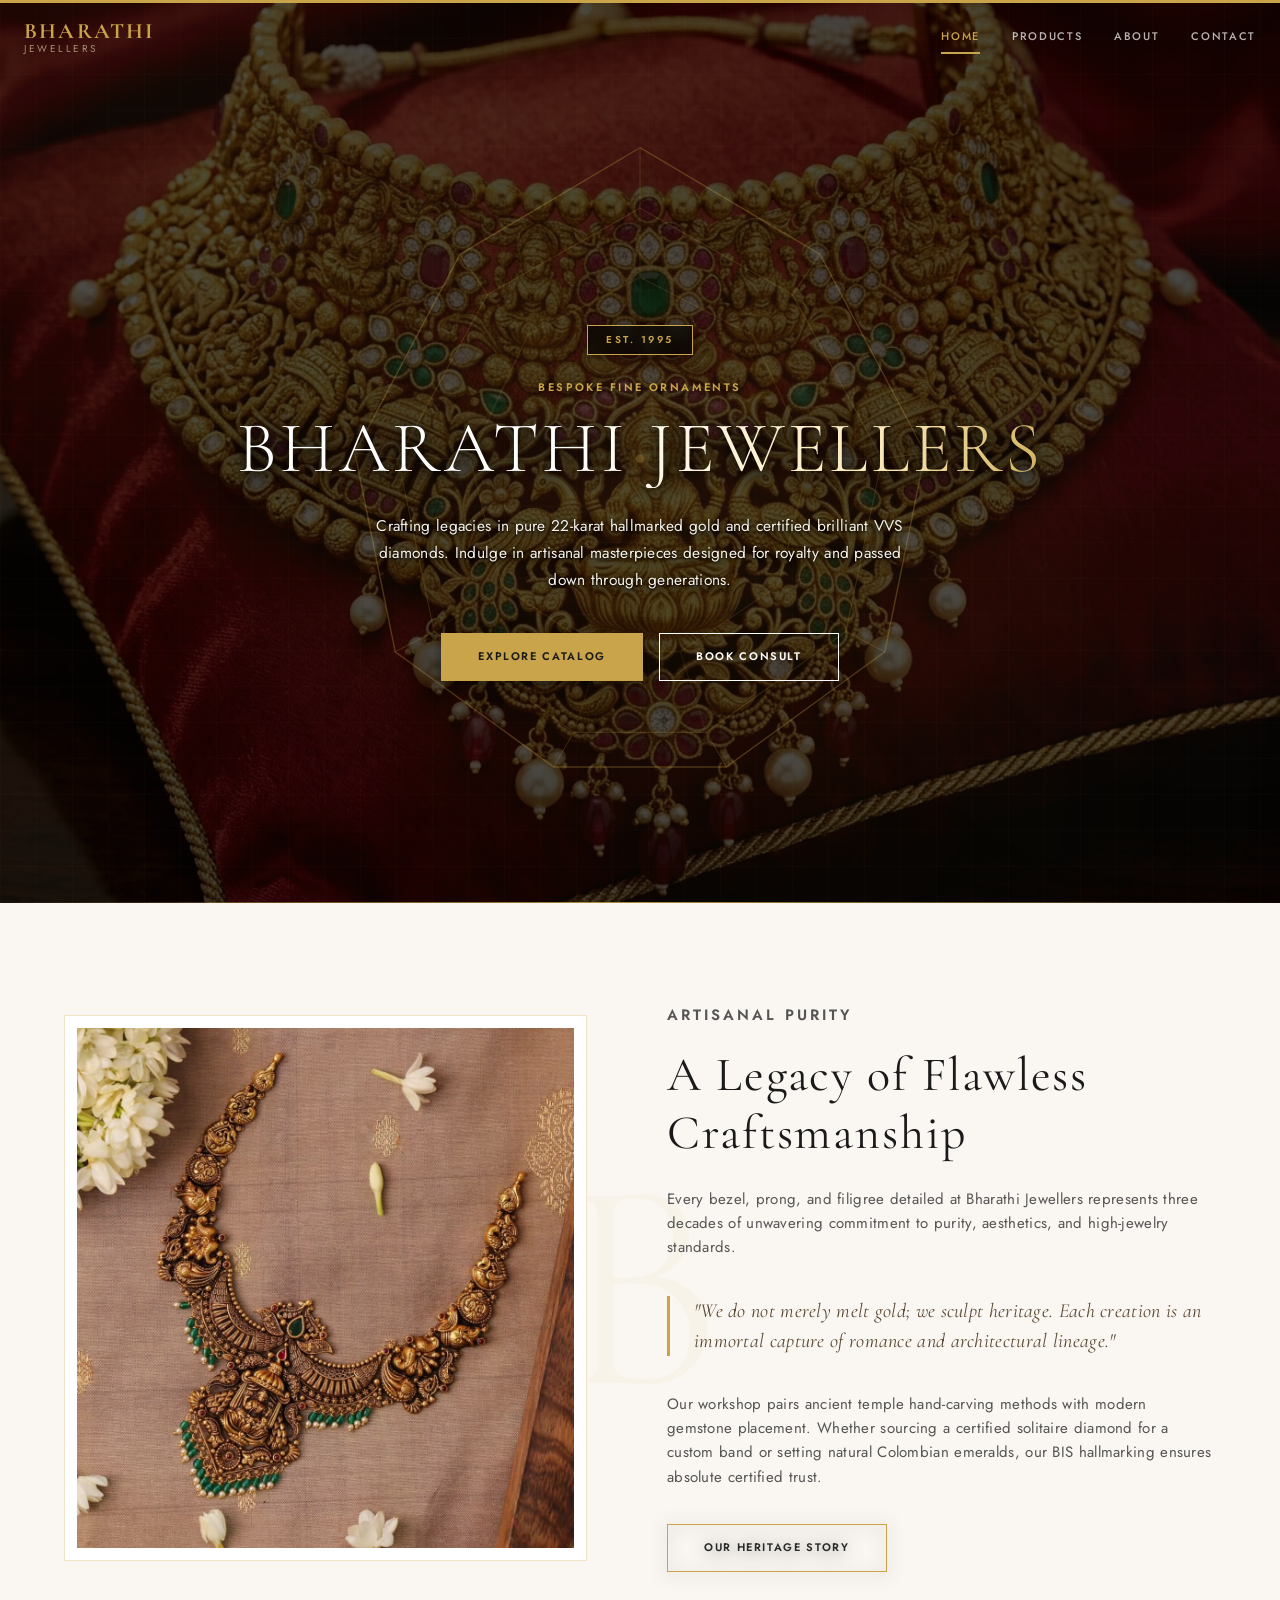
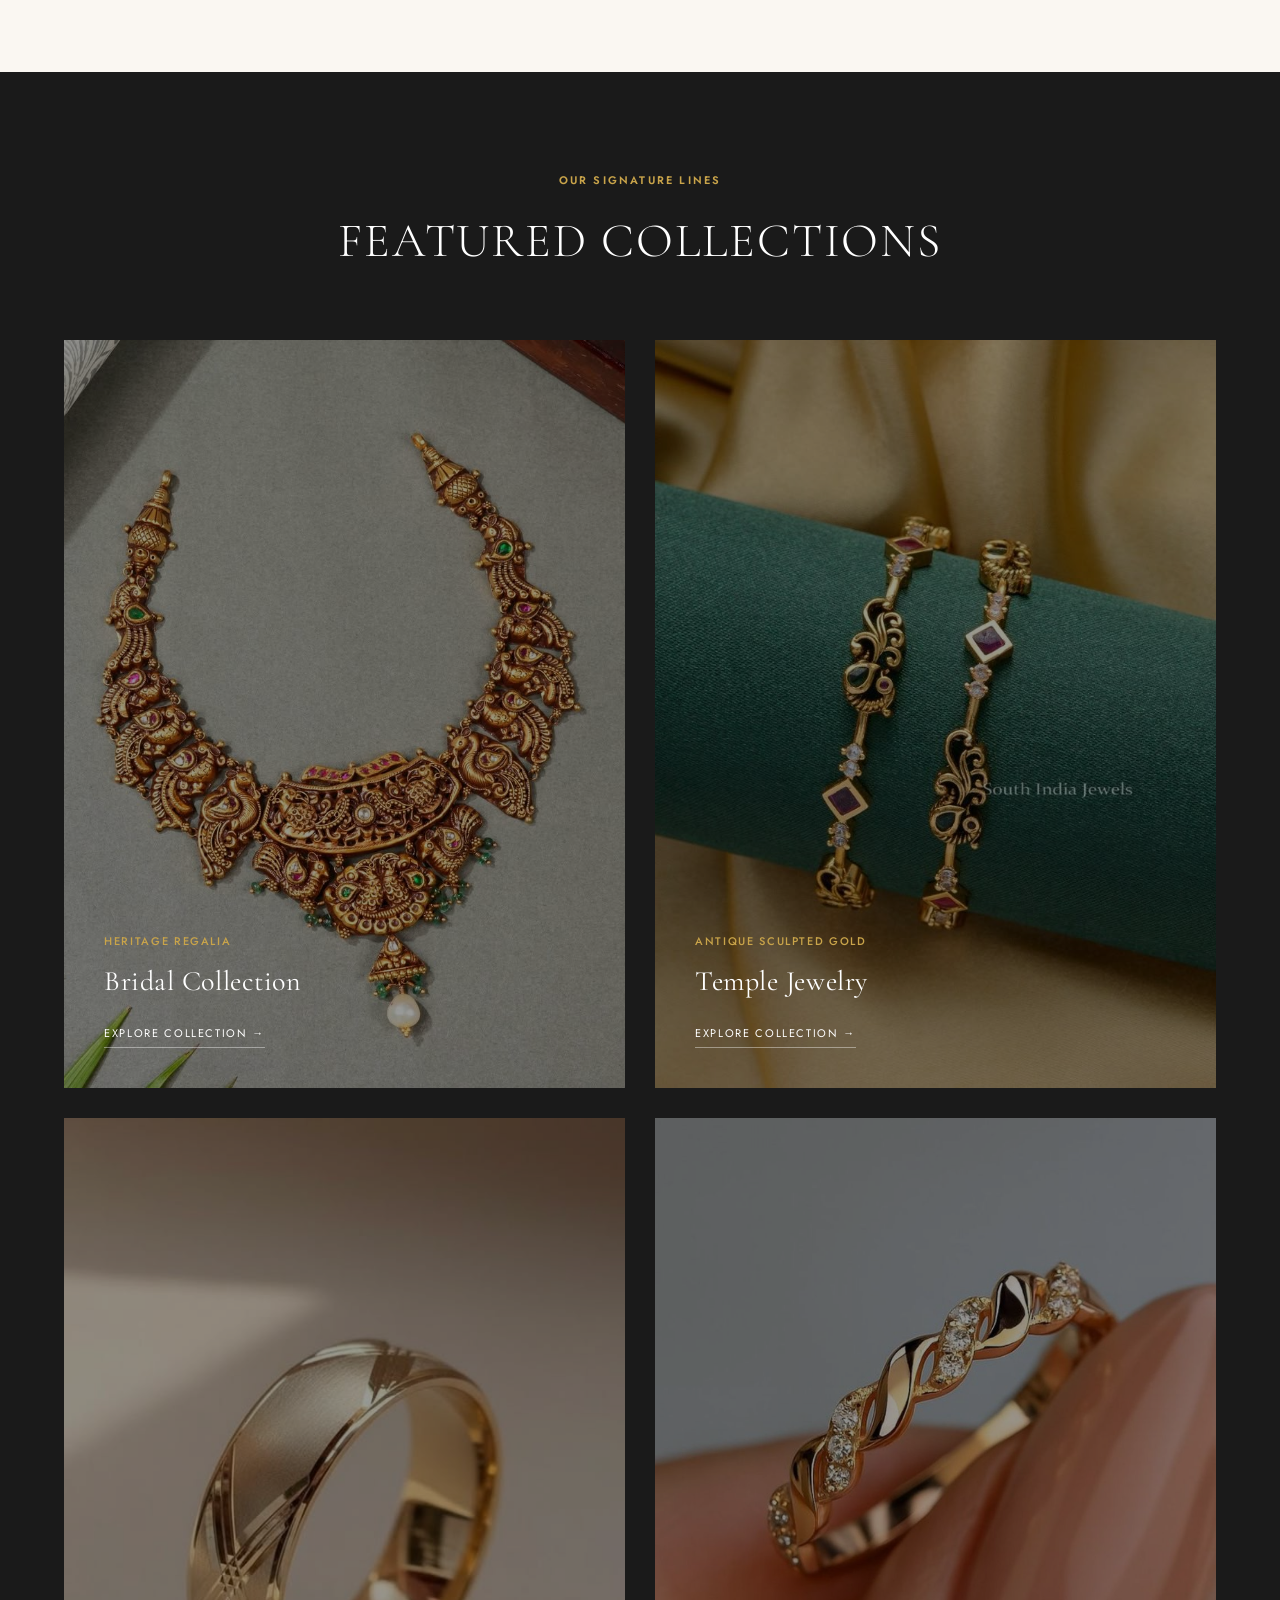
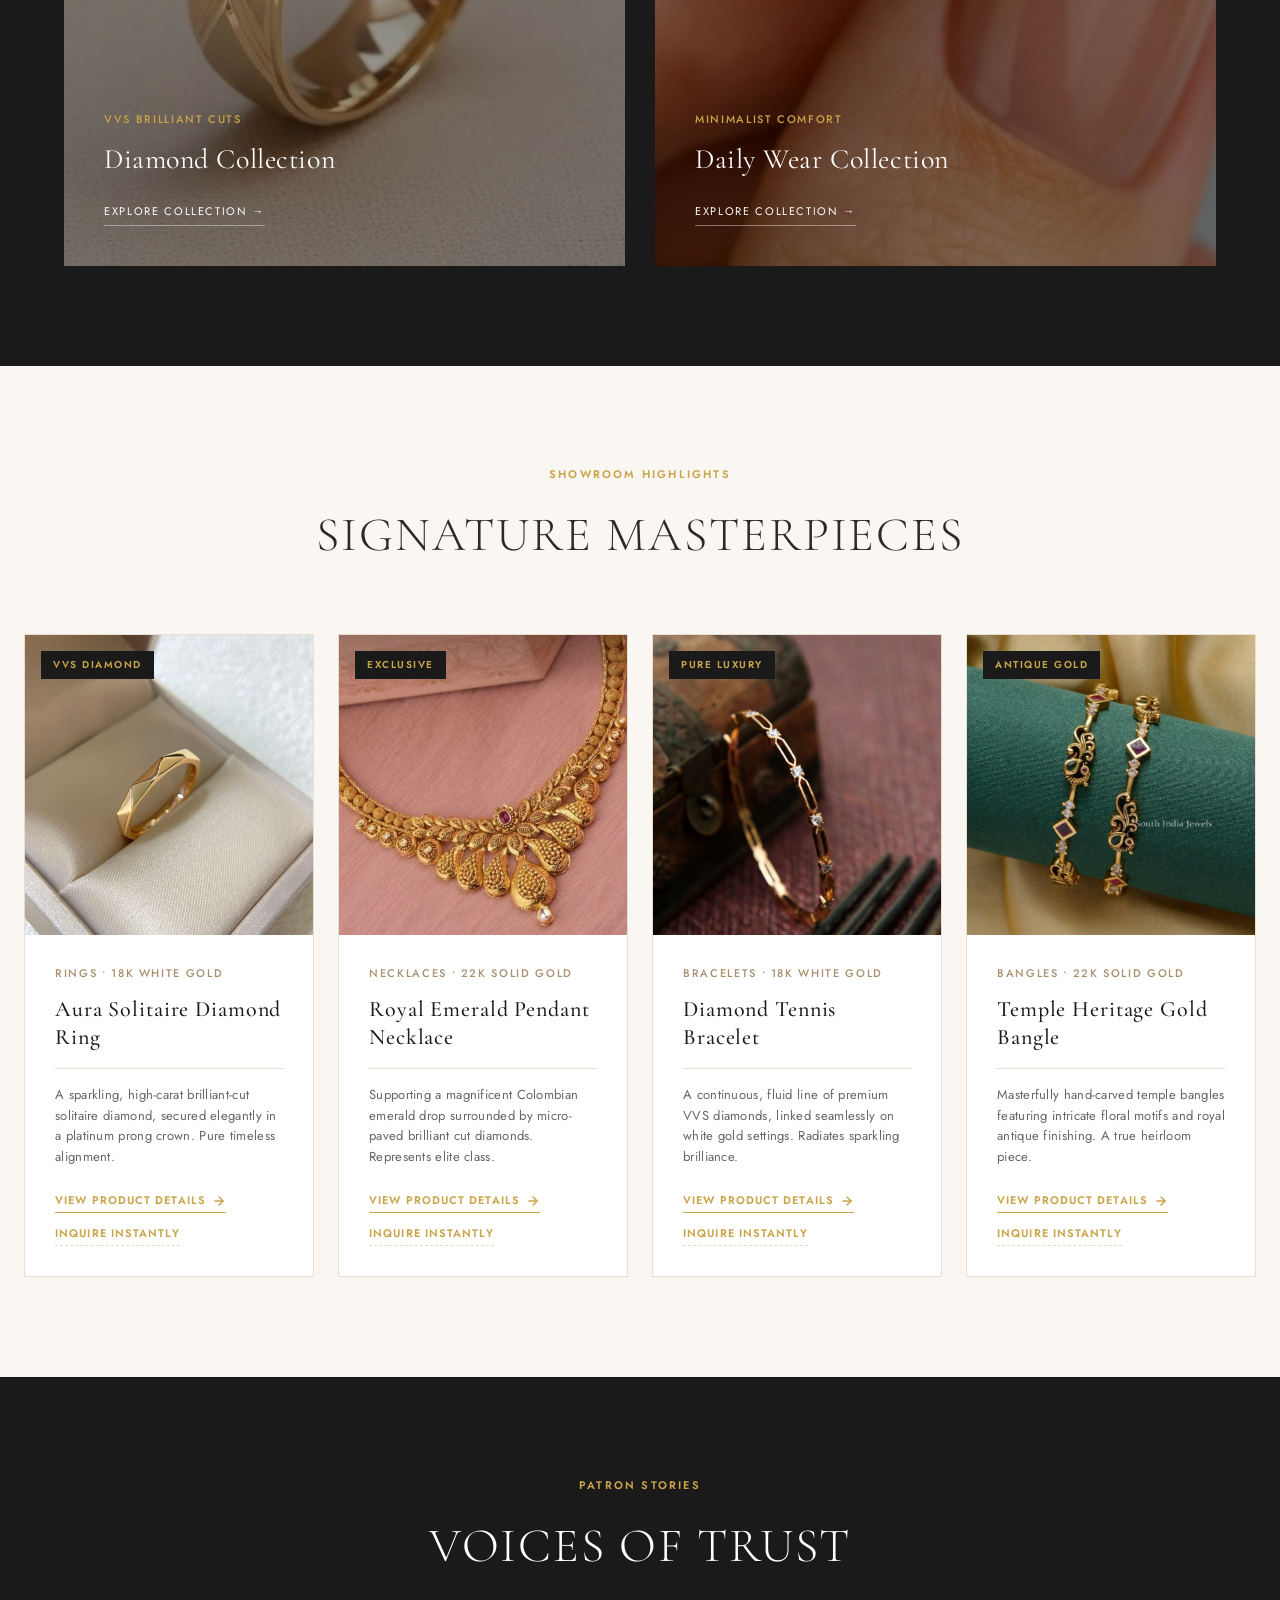
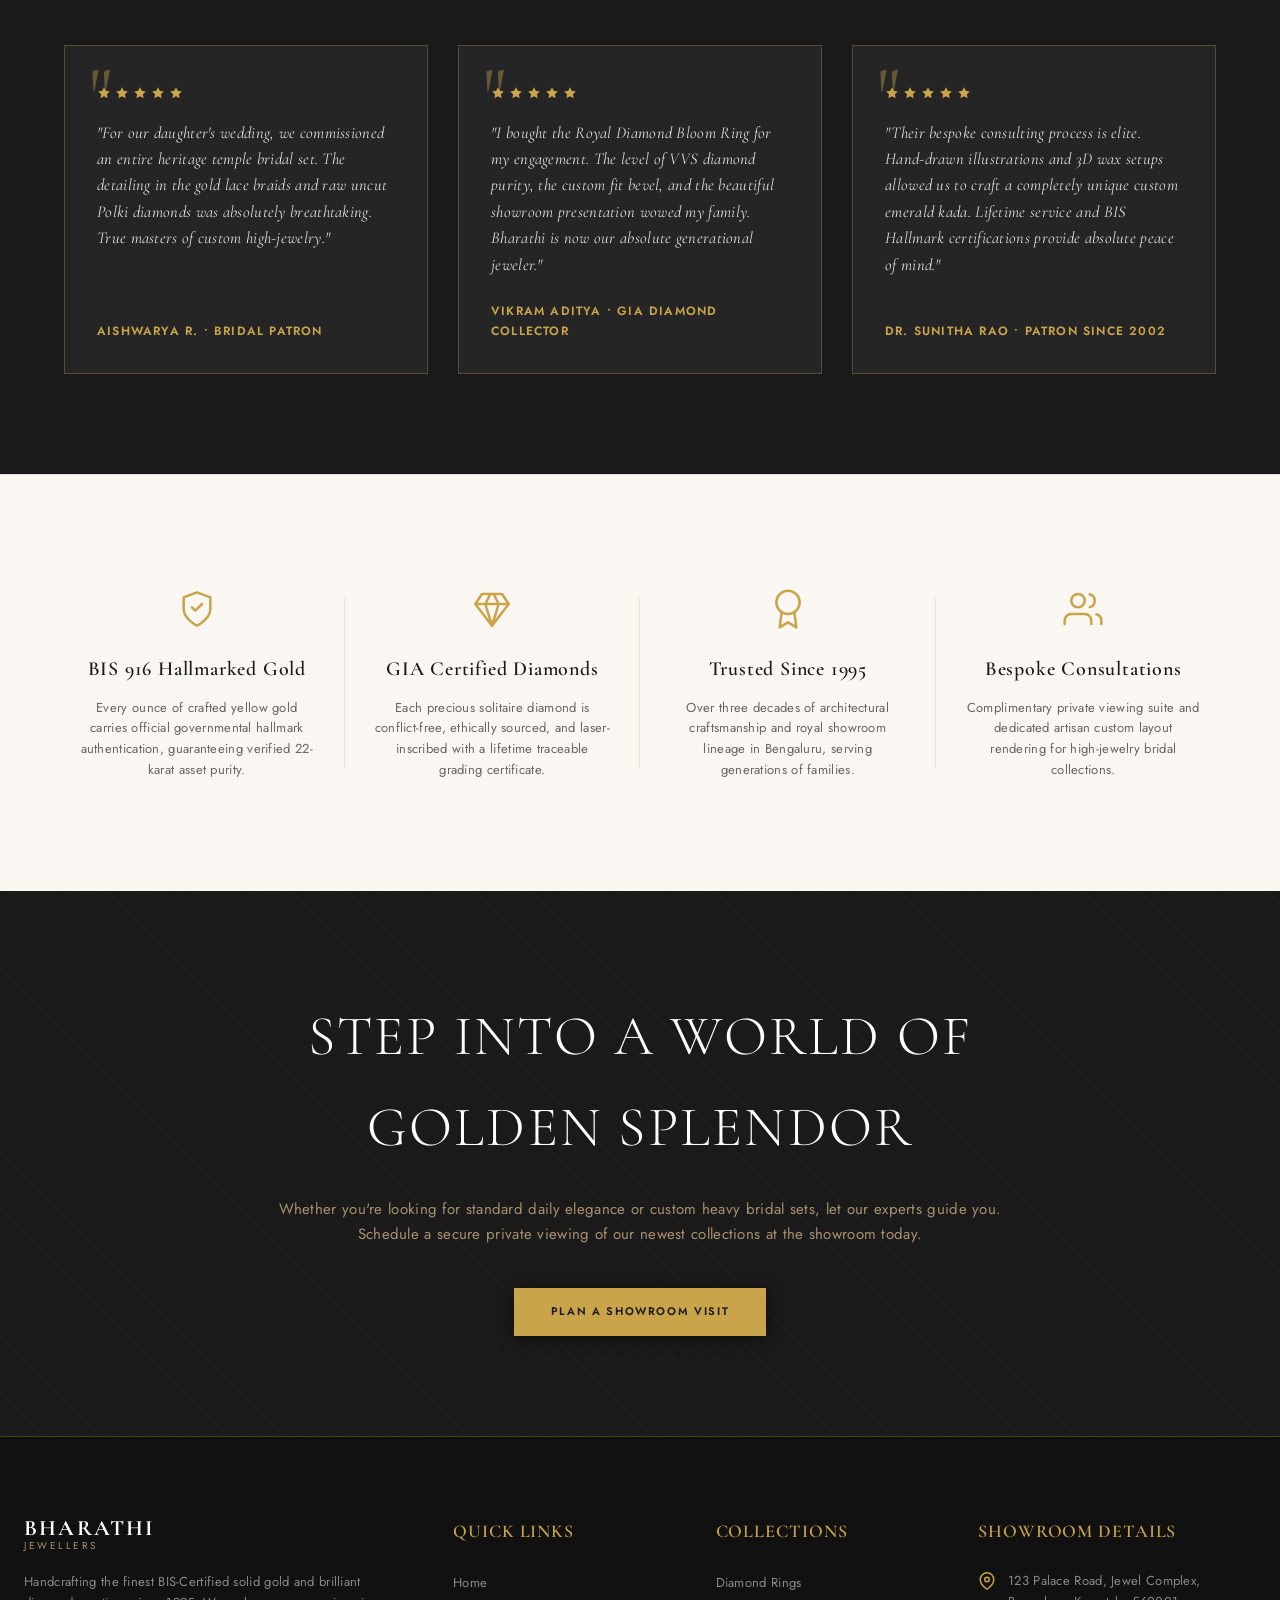
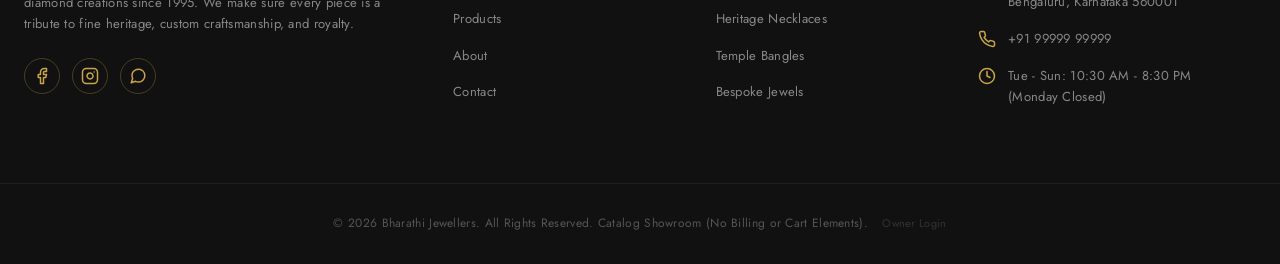
==== commit ccd7c1a5: "redisgn" ====
--- a/index.html
+++ b/index.html
@@ -1,33 +1,45 @@
 <!DOCTYPE html>
 <html lang="en">
+
 <head>
   <meta charset="UTF-8">
   <meta name="viewport" content="width=device-width, initial-scale=1.0">
   <title>Bharathi Jewellers | Handcrafted Luxury Gold & Diamond Jewellery</title>
-  <meta name="description" content="Discover Bharathi Jewellers, crafting legacies in fine solid gold and brilliant diamond jewellery. Explore our exclusive bridal collections, custom engagement rings, and heritage temple bangles.">
-  
+  <meta name="description"
+    content="Discover Bharathi Jewellers, crafting legacies in fine solid gold and brilliant diamond jewellery. Explore our exclusive bridal collections, custom engagement rings, and heritage temple bangles.">
+
   <!-- Typography & Google Fonts -->
   <link rel="preconnect" href="https://fonts.googleapis.com">
   <link rel="preconnect" href="https://fonts.gstatic.com" crossorigin>
-  <link href="https://fonts.googleapis.com/css2?family=Cormorant+Garamond:ital,wght@0,300;0,400;0,500;0,600;0,700;1,400&family=Jost:wght@300;400;500;600;700&display=swap" rel="stylesheet">
+  <link
+    href="https://fonts.googleapis.com/css2?family=Cormorant+Garamond:ital,wght@0,300;0,400;0,500;0,600;0,700;1,400&family=Jost:wght@300;400;500;600;700&display=swap"
+    rel="stylesheet">
 
   <style>
     /* === DESIGN SYSTEM & GLOBAL RESETS === */
     :root {
-      --color-primary-bg: #faf7f2;       /* Cream/Ivory background */
-      --color-dark-bg: #1a1a1a;          /* Deep charcoal primary dark */
-      --color-dark-card: #252525;        /* Dark card background */
-      --color-accent-gold: #c9a44a;      /* Rich warm gold primary */
-      --color-nav-scrolled: #0d0d0d;     /* Deep black for navbar scroll */
-      --color-text-dark: #2a2a2a;        /* High-contrast charcoal text */
-      --color-text-muted: #5a4a35;       /* Muted warm tone */
+      --color-primary-bg: #faf7f2;
+      /* Cream/Ivory background */
+      --color-dark-bg: #1a1a1a;
+      /* Deep charcoal primary dark */
+      --color-dark-card: #252525;
+      /* Dark card background */
+      --color-accent-gold: #c9a44a;
+      /* Rich warm gold primary */
+      --color-nav-scrolled: #0d0d0d;
+      /* Deep black for navbar scroll */
+      --color-text-dark: #2a2a2a;
+      /* High-contrast charcoal text */
+      --color-text-muted: #5a4a35;
+      /* Muted warm tone */
       --color-text-light: #ffffff;
-      --color-text-light-muted: #a89070; /* Muted gold tone */
+      --color-text-light-muted: #a89070;
+      /* Muted gold tone */
       --color-divider-gold: rgba(201, 164, 74, 0.4);
-      
+
       --font-headings: 'Cormorant Garamond', Georgia, serif;
       --font-body: 'Jost', sans-serif;
-      
+
       --transition-smooth: all 0.3s cubic-bezier(0.25, 0.8, 0.25, 1);
       --transition-zoom: transform 0.5s cubic-bezier(0.25, 0.8, 0.25, 1);
     }
@@ -54,7 +66,12 @@
     }
 
     /* Typography Defaults */
-    h1, h2, h3, h4, h5, h6 {
+    h1,
+    h2,
+    h3,
+    h4,
+    h5,
+    h6 {
       font-family: var(--font-headings);
       font-weight: 400;
       letter-spacing: 0.04em;
@@ -225,6 +242,7 @@
       .hamburger {
         display: flex;
       }
+
       .nav-menu {
         position: fixed;
         top: 0;
@@ -239,28 +257,34 @@
         transition: right 0.4s cubic-bezier(0.25, 0.8, 0.25, 1);
         z-index: 1005;
       }
+
       .nav-menu.open {
         right: 0;
       }
+
       .nav-link {
         font-size: 16px;
         color: #ffffff;
       }
+
       .hamburger.open span:nth-child(1) {
         transform: translateY(8px) rotate(45deg);
       }
+
       .hamburger.open span:nth-child(2) {
         opacity: 0;
       }
+
       .hamburger.open span:nth-child(3) {
         transform: translateY(-8px) rotate(-45deg);
       }
     }
 
-    /* === LUXURY HERO SPLIT SECTION === */
+    /* === LUXURY HERO SPLIT SECTION — IMMERSIVE ARTISANAL SHOWCASE === */
     .hero-split-section {
       min-height: 100vh;
-      background-color: var(--color-dark-bg);
+      background: #090704;
+      /* Deep matte black base */
       display: flex;
       align-items: center;
       position: relative;
@@ -268,33 +292,324 @@
       padding-top: 100px;
     }
 
-    /* CSS Animated Gold Texture Backdrop */
+    /* Intelligent background image watermark layer */
+    .hero-bg-image {
+      position: absolute;
+      inset: 0;
+      background: url('images/necklaces/gold_choker.png') center/cover no-repeat;
+      opacity: 0.65;
+      /* Highly visible so the gold choker necklace is clearly recognized */
+      filter: brightness(0.42) contrast(1.05);
+      /* Reduced brightness to keep brand text perfectly readable */
+      z-index: 0;
+      pointer-events: none;
+    }
+
+    /* Ambient Glow Drifters - Floating Gemstone Light reflections */
+    .ambient-glow {
+      position: absolute;
+      border-radius: 50%;
+      filter: blur(140px);
+      mix-blend-mode: screen;
+      pointer-events: none;
+      z-index: 1;
+      opacity: 0.7;
+    }
+
+    .glow-1 {
+      width: 450px;
+      height: 450px;
+      background: radial-gradient(circle, rgba(201, 164, 74, 0.22) 0%, transparent 70%);
+      top: -10%;
+      left: -5%;
+      animation: driftGlow1 24s ease-in-out infinite alternate;
+    }
+
+    .glow-2 {
+      width: 500px;
+      height: 500px;
+      background: radial-gradient(circle, rgba(160, 110, 25, 0.16) 0%, transparent 70%);
+      bottom: -15%;
+      right: 15%;
+      animation: driftGlow2 28s ease-in-out infinite alternate;
+    }
+
+    .glow-3 {
+      width: 380px;
+      height: 380px;
+      background: radial-gradient(circle, rgba(255, 255, 255, 0.1) 0%, transparent 70%);
+      top: 35%;
+      right: -10%;
+      animation: driftGlow3 20s ease-in-out infinite alternate;
+    }
+
+    @keyframes driftGlow1 {
+      0% {
+        transform: translate(0, 0) scale(1);
+      }
+
+      100% {
+        transform: translate(120px, 80px) scale(1.15);
+      }
+    }
+
+    @keyframes driftGlow2 {
+      0% {
+        transform: translate(0, 0) scale(1.1);
+      }
+
+      100% {
+        transform: translate(-100px, -90px) scale(0.9);
+      }
+    }
+
+    @keyframes driftGlow3 {
+      0% {
+        transform: translate(0, 0) scale(0.95);
+      }
+
+      100% {
+        transform: translate(-80px, 70px) scale(1.12);
+      }
+    }
+
+    /* Gem-facet tessellated grid */
     .hero-split-section::before {
       content: '';
       position: absolute;
-      top: 0; left: 0; right: 0; bottom: 0;
-      background-image: repeating-linear-gradient(45deg, rgba(201, 164, 74, 0.02) 0px, rgba(201, 164, 74, 0.02) 2px, transparent 2px, transparent 10px);
+      inset: 0;
+      background-image:
+        linear-gradient(32deg, rgba(201, 164, 74, 0.04) 1px, transparent 1px),
+        linear-gradient(-32deg, rgba(201, 164, 74, 0.04) 1px, transparent 1px),
+        linear-gradient(90deg, rgba(201, 164, 74, 0.02) 1px, transparent 1px),
+        linear-gradient(0deg, rgba(201, 164, 74, 0.02) 1px, transparent 1px);
+      background-size: 72px 72px, 72px 72px, 36px 36px, 36px 36px;
+      z-index: 1;
       pointer-events: none;
+    }
+
+    /* Central radial aura */
+    .hero-split-section::after {
+      content: '';
+      position: absolute;
+      top: 50%;
+      left: 50%;
+      transform: translate(-50%, -50%);
+      width: 80%;
+      height: 90%;
+      background: radial-gradient(ellipse at center,
+          rgba(201, 164, 74, 0.09) 0%,
+          rgba(160, 120, 35, 0.04) 40%,
+          transparent 70%);
       z-index: 1;
+      pointer-events: none;
+    }
+
+
+
+    /* Large SVG diamond wireframe backdrop */
+    .hero-diamond-svg {
+      position: absolute;
+      top: 50%;
+      left: 50%;
+      transform: translate(-50%, -50%);
+      width: min(720px, 92vw);
+      height: auto;
+      z-index: 1;
+      pointer-events: none;
+      opacity: 0.65;
+    }
+
+    /* Dual-layered rotating gem geometry */
+    .gem-outer {
+      transform-origin: 250px 234px;
+      animation: gemSpinCW 160s linear infinite;
+    }
+
+    .gem-inner {
+      transform-origin: 250px 234px;
+      animation: gemSpinCCW 210s linear infinite;
+    }
+
+    @keyframes gemSpinCW {
+      from {
+        transform: rotate(0deg);
+      }
+
+      to {
+        transform: rotate(360deg);
+      }
+    }
+
+    @keyframes gemSpinCCW {
+      from {
+        transform: rotate(0deg);
+      }
+
+      to {
+        transform: rotate(-360deg);
+      }
+    }
+
+    /* Twinkling sparkle stars */
+    .hero-sparkle {
+      position: absolute;
+      z-index: 2;
+      pointer-events: none;
+      width: var(--sz, 18px);
+      height: var(--sz, 18px);
+      opacity: 0;
+      animation: sparklePop var(--dur, 3.5s) ease-in-out var(--d, 0s) infinite;
+      background:
+        linear-gradient(var(--color-accent-gold), var(--color-accent-gold)) center / 1px 100% no-repeat,
+        linear-gradient(var(--color-accent-gold), var(--color-accent-gold)) center / 100% 1px no-repeat,
+        linear-gradient(45deg, transparent calc(50% - 0.5px), var(--color-accent-gold) calc(50% - 0.5px), var(--color-accent-gold) calc(50% + 0.5px), transparent calc(50% + 0.5px)),
+        linear-gradient(-45deg, transparent calc(50% - 0.5px), var(--color-accent-gold) calc(50% - 0.5px), var(--color-accent-gold) calc(50% + 0.5px), transparent calc(50% + 0.5px));
+    }
+
+    @keyframes sparklePop {
+
+      0%,
+      100% {
+        opacity: 0;
+        transform: scale(0.4) rotate(0deg);
+      }
+
+      25%,
+      75% {
+        opacity: 0.9;
+        transform: scale(1.1) rotate(20deg);
+      }
+
+      50% {
+        opacity: 0.6;
+        transform: scale(0.8) rotate(45deg);
+      }
+    }
+
+    /* Staggered Sparkles */
+    .hs1 {
+      top: 15%;
+      left: 6%;
+      --sz: 14px;
+      --dur: 3.2s;
+      --d: 0s;
+    }
+
+    .hs2 {
+      top: 52%;
+      left: 4%;
+      --sz: 9px;
+      --dur: 4.5s;
+      --d: 0.9s;
+    }
+
+    .hs3 {
+      top: 76%;
+      left: 12%;
+      --sz: 12px;
+      --dur: 3.8s;
+      --d: 1.7s;
+    }
+
+    .hs4 {
+      top: 14%;
+      left: 28%;
+      --sz: 7px;
+      --dur: 5.2s;
+      --d: 2.3s;
+    }
+
+    .hs5 {
+      top: 82%;
+      left: 36%;
+      --sz: 10px;
+      --dur: 3.5s;
+      --d: 0.4s;
+    }
+
+    .hs6 {
+      top: 12%;
+      left: 68%;
+      --sz: 8px;
+      --dur: 4.8s;
+      --d: 1.1s;
+    }
+
+    .hs7 {
+      top: 20%;
+      left: 85%;
+      --sz: 16px;
+      --dur: 3.3s;
+      --d: 2.6s;
+    }
+
+    .hs8 {
+      top: 48%;
+      left: 93%;
+      --sz: 11px;
+      --dur: 4.1s;
+      --d: 0.2s;
+    }
+
+    .hs9 {
+      top: 78%;
+      left: 88%;
+      --sz: 8px;
+      --dur: 5.5s;
+      --d: 1.9s;
+    }
+
+    .hs10 {
+      top: 28%;
+      left: 95%;
+      --sz: 14px;
+      --dur: 3.9s;
+      --d: 0.7s;
+    }
+
+    .hs11 {
+      top: 88%;
+      left: 58%;
+      --sz: 6px;
+      --dur: 4.4s;
+      --d: 3.1s;
+    }
+
+    .hs12 {
+      top: 10%;
+      left: 48%;
+      --sz: 10px;
+      --dur: 6.0s;
+      --d: 1.4s;
+    }
+
+    /* Bottom glow edge */
+    .hero-bottom-rule {
+      position: absolute;
+      bottom: 0;
+      left: 0;
+      right: 0;
+      height: 1px;
+      background: linear-gradient(90deg,
+          transparent 0%,
+          rgba(201, 164, 74, 0.4) 20%,
+          rgba(201, 164, 74, 0.85) 50%,
+          rgba(201, 164, 74, 0.4) 80%,
+          transparent 100%);
+      z-index: 4;
     }
 
     .hero-split-container {
-      display: grid;
-      grid-template-columns: 1.15fr 0.85fr;
-      gap: 60px;
+      display: flex;
+      flex-direction: column;
       align-items: center;
+      justify-content: center;
+      text-align: center;
       z-index: 2;
       position: relative;
-    }
-
-    @media (max-width: 768px) {
-      .hero-split-container {
-        grid-template-columns: 1fr;
-        text-align: center;
-        gap: 50px;
-        padding-top: 60px;
-        padding-bottom: 60px;
-      }
+      max-width: 900px;
+      margin: 0 auto;
     }
 
     /* Left Column: Typography */
@@ -302,24 +617,6 @@
       position: relative;
     }
 
-    .vertical-showroom-label {
-      position: absolute;
-      left: -60px;
-      top: 50%;
-      transform: translateY(-50%) rotate(-90deg);
-      font-size: 9px;
-      font-weight: 500;
-      letter-spacing: 0.25em;
-      color: rgba(201, 164, 74, 0.4);
-      text-transform: uppercase;
-      white-space: nowrap;
-    }
-
-    @media (max-width: 1250px) {
-      .vertical-showroom-label {
-        display: none;
-      }
-    }
 
     .hero-text-content {
       position: relative;
@@ -329,64 +626,83 @@
       display: inline-block;
       border: 1px solid var(--color-accent-gold);
       color: var(--color-accent-gold);
-      letter-spacing: 0.2em;
+      background-color: rgba(9, 7, 4, 0.65);
+      backdrop-filter: blur(4px);
+      -webkit-backdrop-filter: blur(4px);
+      letter-spacing: 0.25em;
       font-size: 10px;
       font-weight: 600;
       text-transform: uppercase;
-      padding: 6px 16px;
+      padding: 6px 18px;
       margin-bottom: 24px;
       font-family: var(--font-body);
+      filter: drop-shadow(0 2px 6px rgba(0, 0, 0, 0.5));
     }
 
     .hero-subtitle {
       font-family: var(--font-body);
       font-size: 11px;
       font-weight: 600;
-      letter-spacing: 0.2em;
+      letter-spacing: 0.22em;
       text-transform: uppercase;
       color: var(--color-accent-gold);
       margin-bottom: 12px;
       display: block;
+      filter: drop-shadow(0 2px 4px rgba(0, 0, 0, 0.8));
     }
 
     .hero-text-content h1 {
       font-family: var(--font-headings);
       font-size: clamp(42px, 6vw, 72px);
       font-weight: 300;
-      color: #ffffff;
-      line-height: 1.1;
-      letter-spacing: 0.04em;
+      letter-spacing: 0.05em;
       margin-bottom: 24px;
       text-transform: uppercase;
+      line-height: 1.1;
+      background: linear-gradient(100deg,
+          #ffffff 0%,
+          #ffffff 18%,
+          #fceabb 36%,
+          #c9a44a 48%,
+          #fceabb 60%,
+          #ffffff 78%,
+          #ffffff 100%);
+      background-size: 220% auto;
+      -webkit-background-clip: text;
+      -webkit-text-fill-color: transparent;
+      background-clip: text;
+      animation: titleShimmer 5s linear infinite;
+      filter: drop-shadow(0 4px 12px rgba(0, 0, 0, 0.95)) drop-shadow(0 2px 4px rgba(0, 0, 0, 0.85));
+    }
+
+    @keyframes titleShimmer {
+      from {
+        background-position: 0% center;
+      }
+
+      to {
+        background-position: 220% center;
+      }
     }
 
     .hero-desc {
       font-family: var(--font-body);
-      font-size: 15px;
-      color: var(--color-text-light-muted);
+      font-size: 15.5px;
+      color: #f5f2eb; /* Pure high-contrast warm off-white for maximum legibility */
       margin-bottom: 40px;
       max-width: 560px;
-      line-height: 1.7;
-    }
-
-    @media (max-width: 768px) {
-      .hero-desc {
-        margin-left: auto;
-        margin-right: auto;
-      }
+      line-height: 1.75;
+      margin-left: auto;
+      margin-right: auto;
+      text-shadow: 0 2px 8px rgba(0, 0, 0, 0.9), 0 1px 2px rgba(0, 0, 0, 0.8);
     }
 
     /* Buttons */
     .hero-btn-container {
       display: flex;
       align-items: center;
+      justify-content: center;
       gap: 16px;
-    }
-
-    @media (max-width: 768px) {
-      .hero-btn-container {
-        justify-content: center;
-      }
     }
 
     .btn {
@@ -401,6 +717,7 @@
       border-radius: 0;
       cursor: pointer;
       text-align: center;
+      filter: drop-shadow(0 2px 8px rgba(0, 0, 0, 0.5));
     }
 
     .btn-primary {
@@ -416,13 +733,14 @@
 
     .btn-outline-white {
       background-color: transparent;
-      color: var(--color-accent-gold);
-      border: 1px solid var(--color-accent-gold);
+      color: #ffffff;
+      border: 1px solid #ffffff;
     }
 
     .btn-outline-white:hover {
-      background-color: var(--color-accent-gold);
+      background-color: #ffffff;
       color: #1a1a1a;
+      border-color: #ffffff;
     }
 
     .btn-outline {
@@ -436,68 +754,7 @@
       color: #1a1a1a;
     }
 
-    /* Right Column: Hero Cross-fade Slideshow */
-    .hero-visual-col {
-      display: flex;
-      justify-content: center;
-      align-items: center;
-    }
-
-    .hero-image-wrapper {
-      position: relative;
-      width: 400px;
-      height: 500px;
-    }
-
-    @media (max-width: 768px) {
-      .hero-image-wrapper {
-        width: 290px;
-        height: 362px;
-      }
-    }
-
-    .hero-main-img-box {
-      width: 100%;
-      height: 100%;
-      border: 2px solid var(--color-accent-gold);
-      position: relative;
-      overflow: hidden;
-      z-index: 2;
-    }
-
-    .hero-slide {
-      position: absolute;
-      top: 0;
-      left: 0;
-      width: 100%;
-      height: 100%;
-      background-size: cover;
-      background-position: center;
-      opacity: 0;
-      transition: opacity 1.2s cubic-bezier(0.25, 0.8, 0.25, 1);
-      z-index: 1;
-    }
-
-    .hero-slide.active {
-      opacity: 1;
-      z-index: 2;
-    }
-
-    .hero-gold-frame-decor {
-      position: absolute;
-      top: 8px;
-      left: 8px;
-      width: 100%;
-      height: 100%;
-      border: 2px solid var(--color-accent-gold);
-      z-index: 1;
-      pointer-events: none;
-      transition: var(--transition-smooth);
-    }
-
-    .hero-image-wrapper:hover .hero-gold-frame-decor {
-      transform: translate(4px, 4px);
-    }
+
 
     /* === HERITAGE & MONOGRAM SECTION === */
     .monogram-section {
@@ -651,7 +908,10 @@
 
     .banner-bg {
       position: absolute;
-      top: 0; left: 0; width: 100%; height: 100%;
+      top: 0;
+      left: 0;
+      width: 100%;
+      height: 100%;
       background-size: cover;
       background-position: center;
       transition: transform 6s cubic-bezier(0.25, 0.8, 0.25, 1);
@@ -660,7 +920,10 @@
 
     .banner-overlay {
       position: absolute;
-      top: 0; left: 0; width: 100%; height: 100%;
+      top: 0;
+      left: 0;
+      width: 100%;
+      height: 100%;
       background-color: rgba(0, 0, 0, 0.4);
       transition: background-color 0.4s ease;
       z-index: -1;
@@ -1049,7 +1312,10 @@
     .cta-section::before {
       content: '';
       position: absolute;
-      top: 0; left: 0; right: 0; bottom: 0;
+      top: 0;
+      left: 0;
+      right: 0;
+      bottom: 0;
       background-image: repeating-linear-gradient(45deg, rgba(201, 164, 74, 0.02) 0px, rgba(201, 164, 74, 0.02) 2px, transparent 2px, transparent 10px);
       pointer-events: none;
       z-index: 1;
@@ -1242,10 +1508,9 @@
       color: #1a1a1a;
       transform: translateY(-3px);
     }
-
-
   </style>
 </head>
+
 <body>
 
   <!-- Thin gold top bar above navbar -->
@@ -1280,21 +1545,92 @@
   <!-- --- 2. LUXURY SPLIT-SCREEN HERO SECTION --- -->
   <section class="hero-split-section" id="hero">
 
-    
+    <!-- Intelligent background image watermark layer -->
+    <div class="hero-bg-image"></div>
+
+    <!-- Immersive Interactive Glow Drifters -->
+    <div class="ambient-glow glow-1"></div>
+    <div class="ambient-glow glow-2"></div>
+    <div class="ambient-glow glow-3"></div>
+
+
+
+    <!-- Brilliant-cut diamond wireframe background -->
+    <svg class="hero-diamond-svg" viewBox="0 0 500 460" fill="none" xmlns="http://www.w3.org/2000/svg">
+      <!-- Dual-layered rotating gem geometry: Outer Group (Spinning Clockwise) -->
+      <g class="gem-outer">
+        <!-- Outer crown boundary -->
+        <polygon points="250,18 375,92 448,230 420,368 310,448 190,448 80,368 52,230 125,92"
+          stroke="rgba(201,164,74,0.45)" stroke-width="1" />
+        <!-- Star facets outer→second -->
+        <line x1="250" y1="18" x2="250" y2="60" stroke="rgba(201,164,74,0.3)" stroke-width="0.7" />
+        <line x1="375" y1="92" x2="356" y2="120" stroke="rgba(201,164,74,0.3)" stroke-width="0.7" />
+        <line x1="448" y1="230" x2="418" y2="234" stroke="rgba(201,164,74,0.3)" stroke-width="0.7" />
+        <line x1="420" y1="368" x2="393" y2="354" stroke="rgba(201,164,74,0.3)" stroke-width="0.7" />
+        <line x1="310" y1="448" x2="296" y2="424" stroke="rgba(201,164,74,0.3)" stroke-width="0.7" />
+        <line x1="190" y1="448" x2="204" y2="424" stroke="rgba(201,164,74,0.3)" stroke-width="0.7" />
+        <line x1="80" y1="368" x2="107" y2="354" stroke="rgba(201,164,74,0.3)" stroke-width="0.7" />
+        <line x1="52" y1="230" x2="82" y2="234" stroke="rgba(201,164,74,0.3)" stroke-width="0.7" />
+        <line x1="125" y1="92" x2="144" y2="120" stroke="rgba(201,164,74,0.3)" stroke-width="0.7" />
+      </g>
+
+      <!-- Dual-layered rotating gem geometry: Inner Group (Spinning Counter-Clockwise) -->
+      <g class="gem-inner">
+        <!-- Second ring -->
+        <polygon points="250,60 356,120 418,234 393,354 296,424 204,424 107,354 82,234 144,120"
+          stroke="rgba(201,164,74,0.28)" stroke-width="0.8" />
+        <!-- Table (inner octagon) -->
+        <polygon points="250,108 328,148 368,234 346,322 278,368 222,368 154,322 132,234 172,148"
+          stroke="rgba(201,164,74,0.22)" stroke-width="0.8" />
+        <!-- Star facets second→table -->
+        <line x1="356" y1="120" x2="328" y2="148" stroke="rgba(201,164,74,0.2)" stroke-width="0.6" />
+        <line x1="418" y1="234" x2="368" y2="234" stroke="rgba(201,164,74,0.2)" stroke-width="0.6" />
+        <line x1="393" y1="354" x2="346" y2="322" stroke="rgba(201,164,74,0.2)" stroke-width="0.6" />
+        <line x1="296" y1="424" x2="278" y2="368" stroke="rgba(201,164,74,0.2)" stroke-width="0.6" />
+        <line x1="204" y1="424" x2="222" y2="368" stroke="rgba(201,164,74,0.2)" stroke-width="0.6" />
+        <line x1="107" y1="354" x2="154" y2="322" stroke="rgba(201,164,74,0.2)" stroke-width="0.6" />
+        <line x1="82" y1="234" x2="132" y2="234" stroke="rgba(201,164,74,0.2)" stroke-width="0.6" />
+        <line x1="144" y1="120" x2="172" y2="148" stroke="rgba(201,164,74,0.2)" stroke-width="0.6" />
+        <line x1="250" y1="60" x2="250" y2="108" stroke="rgba(201,164,74,0.2)" stroke-width="0.6" />
+        <!-- Internal cross lines (main axes through center) -->
+        <line x1="82" y1="234" x2="418" y2="234" stroke="rgba(201,164,74,0.1)" stroke-width="0.5" />
+        <line x1="250" y1="60" x2="250" y2="424" stroke="rgba(201,164,74,0.1)" stroke-width="0.5" />
+        <line x1="125" y1="92" x2="375" y2="368" stroke="rgba(201,164,74,0.08)" stroke-width="0.5" />
+        <line x1="375" y1="92" x2="125" y2="368" stroke="rgba(201,164,74,0.08)" stroke-width="0.5" />
+        <!-- Centre glow dot -->
+        <circle cx="250" cy="234" r="3" fill="rgba(201,164,74,0.5)" />
+        <circle cx="250" cy="234" r="6" fill="none" stroke="rgba(201,164,74,0.2)" stroke-width="0.5" />
+      </g>
+    </svg>
+
+    <!-- 12 twinkling sparkle stars -->
+    <div class="hero-sparkle hs1"></div>
+    <div class="hero-sparkle hs2"></div>
+    <div class="hero-sparkle hs3"></div>
+    <div class="hero-sparkle hs4"></div>
+    <div class="hero-sparkle hs5"></div>
+    <div class="hero-sparkle hs6"></div>
+    <div class="hero-sparkle hs7"></div>
+    <div class="hero-sparkle hs8"></div>
+    <div class="hero-sparkle hs9"></div>
+    <div class="hero-sparkle hs10"></div>
+    <div class="hero-sparkle hs11"></div>
+    <div class="hero-sparkle hs12"></div>
+
+    <!-- Gold bottom edge glow -->
+    <div class="hero-bottom-rule"></div>
+
     <div class="container hero-split-container">
-      
+
       <!-- Left Column: Matte Charcoal Branding & Typography -->
       <div class="hero-text-col">
-        <!-- Vertical margin ornament label -->
-        <div class="vertical-showroom-label">
-          EST. 1995 • BENGALURU SHOWROOM
-        </div>
 
         <div class="hero-text-content">
           <span class="hero-badge-pill">EST. 1995</span>
           <span class="hero-subtitle">Bespoke Fine Ornaments</span>
           <h1>Bharathi Jewellers</h1>
-          <p class="hero-desc">Crafting legacies in pure 22-karat hallmarked gold and certified brilliant VVS diamonds. Indulge in artisanal masterpieces designed for royalty and passed down through generations.</p>
+          <p class="hero-desc">Crafting legacies in pure 22-karat hallmarked gold and certified brilliant VVS diamonds.
+            Indulge in artisanal masterpieces designed for royalty and passed down through generations.</p>
           <div class="hero-btn-container">
             <a href="products.html" class="btn btn-primary" id="heroCatalogBtn">Explore Catalog</a>
             <a href="contact.html" class="btn btn-outline-white" id="heroContactBtn">Book Consult</a>
@@ -1302,19 +1638,7 @@
         </div>
       </div>
 
-      <!-- Right Column: Ken Burns Visual Showcase Cross-fade Carousel -->
-      <div class="hero-visual-col">
-        <div class="hero-image-wrapper">
-          <div class="hero-main-img-box">
-            <!-- Smooth Cross-fade Slides -->
-            <div class="hero-slide active" style="background-image: url('images/necklaces/gold_choker.png');"></div>
-            <div class="hero-slide" style="background-image: url('images/necklaces/n1.jpg');"></div>
-            <div class="hero-slide" style="background-image: url('images/rings/r2.jpg');"></div>
-          </div>
-          <!-- Thin luxury gold overlay frame -->
-          <div class="hero-gold-frame-decor"></div>
-        </div>
-      </div>
+
 
     </div>
   </section>
@@ -1326,12 +1650,13 @@
 
     <div class="container">
       <div class="monogram-grid">
-        
+
         <!-- Left Column: Portrait Showcase with Gold Offsets -->
         <div class="monogram-image-box" id="heritageImgBox">
           <div class="monogram-img-wrapper">
             <!-- Swap broken image for valid n1.jpg -->
-            <img src="images/necklaces/n1.jpg" alt="Royal Emerald Necklace Craftsmanship" style="width: 100%; height: 520px; object-fit: cover;">
+            <img src="images/necklaces/n1.jpg" alt="Royal Emerald Necklace Craftsmanship"
+              style="width: 100%; height: 520px; object-fit: cover;">
           </div>
         </div>
 
@@ -1340,15 +1665,20 @@
           <div class="monogram-text-wrapper">
             <p class="subtitle">Artisanal Purity</p>
             <h3>A Legacy of Flawless Craftsmanship</h3>
-            <p>Every bezel, prong, and filigree detailed at Bharathi Jewellers represents three decades of unwavering commitment to purity, aesthetics, and high-jewelry standards.</p>
-            
+            <p>Every bezel, prong, and filigree detailed at Bharathi Jewellers represents three decades of unwavering
+              commitment to purity, aesthetics, and high-jewelry standards.</p>
+
             <div class="monogram-fine-quote">
-              "We do not merely melt gold; we sculpt heritage. Each creation is an immortal capture of romance and architectural lineage."
+              "We do not merely melt gold; we sculpt heritage. Each creation is an immortal capture of romance and
+              architectural lineage."
             </div>
 
-            <p>Our workshop pairs ancient temple hand-carving methods with modern gemstone placement. Whether sourcing a certified solitaire diamond for a custom band or setting natural Colombian emeralds, our BIS hallmarking ensures absolute certified trust.</p>
-            
-            <a href="about.html" class="btn btn-outline" id="heritageAboutBtn" style="margin-top: 15px;">Our Heritage Story</a>
+            <p>Our workshop pairs ancient temple hand-carving methods with modern gemstone placement. Whether sourcing a
+              certified solitaire diamond for a custom band or setting natural Colombian emeralds, our BIS hallmarking
+              ensures absolute certified trust.</p>
+
+            <a href="about.html" class="btn btn-outline" id="heritageAboutBtn" style="margin-top: 15px;">Our Heritage
+              Story</a>
           </div>
         </div>
 
@@ -1377,7 +1707,8 @@
         </a>
         <!-- Collection 2: Temple -->
         <a href="products.html?filter=bracelets" class="collection-banner-card" id="bannerTemple">
-          <div class="banner-bg" style="background-image: url('images/bangles/196d20984c588145b1f57e2818bdf2e0.jpg');"></div>
+          <div class="banner-bg" style="background-image: url('images/bangles/196d20984c588145b1f57e2818bdf2e0.jpg');">
+          </div>
           <div class="banner-overlay"></div>
           <div class="banner-content">
             <span class="collection-tag">Antique Sculpted Gold</span>
@@ -1412,14 +1743,14 @@
   <!-- --- 5. SIGNATURE MASTERPIECES GRID TEASER --- -->
   <section class="signatures-section section-padding" id="signatures">
     <div class="container-wide">
-      
+
       <div class="section-title">
         <p>Showroom Highlights</p>
         <h2>Signature Masterpieces</h2>
       </div>
 
       <div class="signatures-grid">
-        
+
         <!-- Showcase Card 1: Diamond Engagement Ring -->
         <div class="signature-card" id="sigCardRing">
           <div class="sig-img-box">
@@ -1431,18 +1762,19 @@
             <div class="sig-meta">Rings • 18k White Gold</div>
             <h3>Aura Solitaire Diamond Ring</h3>
             <div class="sig-divider"></div>
-            <p class="sig-desc">A sparkling, high-carat brilliant-cut solitaire diamond, secured elegantly in a platinum prong crown. Pure timeless alignment.</p>
+            <p class="sig-desc">A sparkling, high-carat brilliant-cut solitaire diamond, secured elegantly in a platinum
+              prong crown. Pure timeless alignment.</p>
             <div class="sig-links-row">
               <a href="products.html?filter=rings" class="sig-link">
                 View Product Details
-                <svg xmlns="http://www.w3.org/2000/svg" width="14" height="14" viewBox="0 0 24 24" fill="none" stroke="currentColor" stroke-width="2.5" stroke-linecap="round" stroke-linejoin="round">
+                <svg xmlns="http://www.w3.org/2000/svg" width="14" height="14" viewBox="0 0 24 24" fill="none"
+                  stroke="currentColor" stroke-width="2.5" stroke-linecap="round" stroke-linejoin="round">
                   <line x1="5" y1="12" x2="19" y2="12"></line>
                   <polyline points="12 5 19 12 12 19"></polyline>
                 </svg>
               </a>
               <!-- Single instant inquiry action -->
-              <span class="sig-link-secondary product-inquiry-btn" 
-                data-product-name="Aura Solitaire Diamond Ring" 
+              <span class="sig-link-secondary product-inquiry-btn" data-product-name="Aura Solitaire Diamond Ring"
                 data-product-spec="Rings • 18k White Gold">
                 Inquire Instantly
               </span>
@@ -1461,18 +1793,19 @@
             <div class="sig-meta">Necklaces • 22k Solid Gold</div>
             <h3>Royal Emerald Pendant Necklace</h3>
             <div class="sig-divider"></div>
-            <p class="sig-desc">Supporting a magnificent Colombian emerald drop surrounded by micro-paved brilliant cut diamonds. Represents elite class.</p>
+            <p class="sig-desc">Supporting a magnificent Colombian emerald drop surrounded by micro-paved brilliant cut
+              diamonds. Represents elite class.</p>
             <div class="sig-links-row">
               <a href="products.html?filter=necklaces" class="sig-link">
                 View Product Details
-                <svg xmlns="http://www.w3.org/2000/svg" width="14" height="14" viewBox="0 0 24 24" fill="none" stroke="currentColor" stroke-width="2.5" stroke-linecap="round" stroke-linejoin="round">
+                <svg xmlns="http://www.w3.org/2000/svg" width="14" height="14" viewBox="0 0 24 24" fill="none"
+                  stroke="currentColor" stroke-width="2.5" stroke-linecap="round" stroke-linejoin="round">
                   <line x1="5" y1="12" x2="19" y2="12"></line>
                   <polyline points="12 5 19 12 12 19"></polyline>
                 </svg>
               </a>
               <!-- Single instant inquiry action -->
-              <span class="sig-link-secondary product-inquiry-btn" 
-                data-product-name="Royal Emerald Pendant Necklace" 
+              <span class="sig-link-secondary product-inquiry-btn" data-product-name="Royal Emerald Pendant Necklace"
                 data-product-spec="Necklaces • 22k Solid Gold">
                 Inquire Instantly
               </span>
@@ -1491,19 +1824,49 @@
             <div class="sig-meta">Bracelets • 18k White Gold</div>
             <h3>Diamond Tennis Bracelet</h3>
             <div class="sig-divider"></div>
-            <p class="sig-desc">A continuous, fluid line of premium VVS diamonds, linked seamlessly on white gold settings. Radiates sparkling brilliance.</p>
+            <p class="sig-desc">A continuous, fluid line of premium VVS diamonds, linked seamlessly on white gold
+              settings. Radiates sparkling brilliance.</p>
             <div class="sig-links-row">
               <a href="products.html?filter=bracelets" class="sig-link">
                 View Product Details
-                <svg xmlns="http://www.w3.org/2000/svg" width="14" height="14" viewBox="0 0 24 24" fill="none" stroke="currentColor" stroke-width="2.5" stroke-linecap="round" stroke-linejoin="round">
+                <svg xmlns="http://www.w3.org/2000/svg" width="14" height="14" viewBox="0 0 24 24" fill="none"
+                  stroke="currentColor" stroke-width="2.5" stroke-linecap="round" stroke-linejoin="round">
                   <line x1="5" y1="12" x2="19" y2="12"></line>
                   <polyline points="12 5 19 12 12 19"></polyline>
                 </svg>
               </a>
               <!-- Single instant inquiry action -->
-              <span class="sig-link-secondary product-inquiry-btn" 
-                data-product-name="Diamond Tennis Bracelet" 
+              <span class="sig-link-secondary product-inquiry-btn" data-product-name="Diamond Tennis Bracelet"
                 data-product-spec="Bracelets • 18k White Gold">
+                Inquire Instantly
+              </span>
+            </div>
+          </div>
+        </div>
+
+        <!-- Showcase Card 4: Temple Heritage Gold Bangle -->
+        <div class="signature-card" id="sigCardBangle">
+          <div class="sig-img-box">
+            <span class="sig-badge">Antique Gold</span>
+            <img src="images/bangles/196d20984c588145b1f57e2818bdf2e0.jpg" alt="Temple Heritage Gold Bangle" class="sig-img">
+          </div>
+          <div class="sig-details">
+            <div class="sig-meta">Bangles • 22k Solid Gold</div>
+            <h3>Temple Heritage Gold Bangle</h3>
+            <div class="sig-divider"></div>
+            <p class="sig-desc">Masterfully hand-carved temple bangles featuring intricate floral motifs and royal antique finishing. A true heirloom piece.</p>
+            <div class="sig-links-row">
+              <a href="products.html?filter=bangles" class="sig-link">
+                View Product Details
+                <svg xmlns="http://www.w3.org/2000/svg" width="14" height="14" viewBox="0 0 24 24" fill="none"
+                  stroke="currentColor" stroke-width="2.5" stroke-linecap="round" stroke-linejoin="round">
+                  <line x1="5" y1="12" x2="19" y2="12"></line>
+                  <polyline points="12 5 19 12 12 19"></polyline>
+                </svg>
+              </a>
+              <!-- Single instant inquiry action -->
+              <span class="sig-link-secondary product-inquiry-btn" data-product-name="Temple Heritage Gold Bangle"
+                data-product-spec="Bangles • 22k Solid Gold">
                 Inquire Instantly
               </span>
             </div>
@@ -1526,39 +1889,90 @@
         <!-- Review 1 -->
         <div class="testimonial-card">
           <div class="star-rating">
-            <svg class="star-icon" xmlns="http://www.w3.org/2000/svg" viewBox="0 0 24 24"><polygon points="12 2 15.09 8.26 22 9.27 17 14.14 18.18 21.02 12 17.77 5.82 21.02 7 14.14 2 9.27 8.91 8.26 12 2"/></svg>
-            <svg class="star-icon" xmlns="http://www.w3.org/2000/svg" viewBox="0 0 24 24"><polygon points="12 2 15.09 8.26 22 9.27 17 14.14 18.18 21.02 12 17.77 5.82 21.02 7 14.14 2 9.27 8.91 8.26 12 2"/></svg>
-            <svg class="star-icon" xmlns="http://www.w3.org/2000/svg" viewBox="0 0 24 24"><polygon points="12 2 15.09 8.26 22 9.27 17 14.14 18.18 21.02 12 17.77 5.82 21.02 7 14.14 2 9.27 8.91 8.26 12 2"/></svg>
-            <svg class="star-icon" xmlns="http://www.w3.org/2000/svg" viewBox="0 0 24 24"><polygon points="12 2 15.09 8.26 22 9.27 17 14.14 18.18 21.02 12 17.77 5.82 21.02 7 14.14 2 9.27 8.91 8.26 12 2"/></svg>
-            <svg class="star-icon" xmlns="http://www.w3.org/2000/svg" viewBox="0 0 24 24"><polygon points="12 2 15.09 8.26 22 9.27 17 14.14 18.18 21.02 12 17.77 5.82 21.02 7 14.14 2 9.27 8.91 8.26 12 2"/></svg>
-          </div>
-          <p class="testimonial-text">"For our daughter's wedding, we commissioned an entire heritage temple bridal set. The detailing in the gold lace braids and raw uncut Polki diamonds was absolutely breathtaking. True masters of custom high-jewelry."</p>
+            <svg class="star-icon" xmlns="http://www.w3.org/2000/svg" viewBox="0 0 24 24">
+              <polygon
+                points="12 2 15.09 8.26 22 9.27 17 14.14 18.18 21.02 12 17.77 5.82 21.02 7 14.14 2 9.27 8.91 8.26 12 2" />
+            </svg>
+            <svg class="star-icon" xmlns="http://www.w3.org/2000/svg" viewBox="0 0 24 24">
+              <polygon
+                points="12 2 15.09 8.26 22 9.27 17 14.14 18.18 21.02 12 17.77 5.82 21.02 7 14.14 2 9.27 8.91 8.26 12 2" />
+            </svg>
+            <svg class="star-icon" xmlns="http://www.w3.org/2000/svg" viewBox="0 0 24 24">
+              <polygon
+                points="12 2 15.09 8.26 22 9.27 17 14.14 18.18 21.02 12 17.77 5.82 21.02 7 14.14 2 9.27 8.91 8.26 12 2" />
+            </svg>
+            <svg class="star-icon" xmlns="http://www.w3.org/2000/svg" viewBox="0 0 24 24">
+              <polygon
+                points="12 2 15.09 8.26 22 9.27 17 14.14 18.18 21.02 12 17.77 5.82 21.02 7 14.14 2 9.27 8.91 8.26 12 2" />
+            </svg>
+            <svg class="star-icon" xmlns="http://www.w3.org/2000/svg" viewBox="0 0 24 24">
+              <polygon
+                points="12 2 15.09 8.26 22 9.27 17 14.14 18.18 21.02 12 17.77 5.82 21.02 7 14.14 2 9.27 8.91 8.26 12 2" />
+            </svg>
+          </div>
+          <p class="testimonial-text">"For our daughter's wedding, we commissioned an entire heritage temple bridal set.
+            The detailing in the gold lace braids and raw uncut Polki diamonds was absolutely breathtaking. True masters
+            of custom high-jewelry."</p>
           <span class="testimonial-author">Aishwarya R. • Bridal Patron</span>
         </div>
 
         <!-- Review 2 -->
         <div class="testimonial-card">
           <div class="star-rating">
-            <svg class="star-icon" xmlns="http://www.w3.org/2000/svg" viewBox="0 0 24 24"><polygon points="12 2 15.09 8.26 22 9.27 17 14.14 18.18 21.02 12 17.77 5.82 21.02 7 14.14 2 9.27 8.91 8.26 12 2"/></svg>
-            <svg class="star-icon" xmlns="http://www.w3.org/2000/svg" viewBox="0 0 24 24"><polygon points="12 2 15.09 8.26 22 9.27 17 14.14 18.18 21.02 12 17.77 5.82 21.02 7 14.14 2 9.27 8.91 8.26 12 2"/></svg>
-            <svg class="star-icon" xmlns="http://www.w3.org/2000/svg" viewBox="0 0 24 24"><polygon points="12 2 15.09 8.26 22 9.27 17 14.14 18.18 21.02 12 17.77 5.82 21.02 7 14.14 2 9.27 8.91 8.26 12 2"/></svg>
-            <svg class="star-icon" xmlns="http://www.w3.org/2000/svg" viewBox="0 0 24 24"><polygon points="12 2 15.09 8.26 22 9.27 17 14.14 18.18 21.02 12 17.77 5.82 21.02 7 14.14 2 9.27 8.91 8.26 12 2"/></svg>
-            <svg class="star-icon" xmlns="http://www.w3.org/2000/svg" viewBox="0 0 24 24"><polygon points="12 2 15.09 8.26 22 9.27 17 14.14 18.18 21.02 12 17.77 5.82 21.02 7 14.14 2 9.27 8.91 8.26 12 2"/></svg>
-          </div>
-          <p class="testimonial-text">"I bought the Royal Diamond Bloom Ring for my engagement. The level of VVS diamond purity, the custom fit bevel, and the beautiful showroom presentation wowed my family. Bharathi is now our absolute generational jeweler."</p>
+            <svg class="star-icon" xmlns="http://www.w3.org/2000/svg" viewBox="0 0 24 24">
+              <polygon
+                points="12 2 15.09 8.26 22 9.27 17 14.14 18.18 21.02 12 17.77 5.82 21.02 7 14.14 2 9.27 8.91 8.26 12 2" />
+            </svg>
+            <svg class="star-icon" xmlns="http://www.w3.org/2000/svg" viewBox="0 0 24 24">
+              <polygon
+                points="12 2 15.09 8.26 22 9.27 17 14.14 18.18 21.02 12 17.77 5.82 21.02 7 14.14 2 9.27 8.91 8.26 12 2" />
+            </svg>
+            <svg class="star-icon" xmlns="http://www.w3.org/2000/svg" viewBox="0 0 24 24">
+              <polygon
+                points="12 2 15.09 8.26 22 9.27 17 14.14 18.18 21.02 12 17.77 5.82 21.02 7 14.14 2 9.27 8.91 8.26 12 2" />
+            </svg>
+            <svg class="star-icon" xmlns="http://www.w3.org/2000/svg" viewBox="0 0 24 24">
+              <polygon
+                points="12 2 15.09 8.26 22 9.27 17 14.14 18.18 21.02 12 17.77 5.82 21.02 7 14.14 2 9.27 8.91 8.26 12 2" />
+            </svg>
+            <svg class="star-icon" xmlns="http://www.w3.org/2000/svg" viewBox="0 0 24 24">
+              <polygon
+                points="12 2 15.09 8.26 22 9.27 17 14.14 18.18 21.02 12 17.77 5.82 21.02 7 14.14 2 9.27 8.91 8.26 12 2" />
+            </svg>
+          </div>
+          <p class="testimonial-text">"I bought the Royal Diamond Bloom Ring for my engagement. The level of VVS diamond
+            purity, the custom fit bevel, and the beautiful showroom presentation wowed my family. Bharathi is now our
+            absolute generational jeweler."</p>
           <span class="testimonial-author">Vikram Aditya • GIA Diamond Collector</span>
         </div>
 
         <!-- Review 3 -->
         <div class="testimonial-card">
           <div class="star-rating">
-            <svg class="star-icon" xmlns="http://www.w3.org/2000/svg" viewBox="0 0 24 24"><polygon points="12 2 15.09 8.26 22 9.27 17 14.14 18.18 21.02 12 17.77 5.82 21.02 7 14.14 2 9.27 8.91 8.26 12 2"/></svg>
-            <svg class="star-icon" xmlns="http://www.w3.org/2000/svg" viewBox="0 0 24 24"><polygon points="12 2 15.09 8.26 22 9.27 17 14.14 18.18 21.02 12 17.77 5.82 21.02 7 14.14 2 9.27 8.91 8.26 12 2"/></svg>
-            <svg class="star-icon" xmlns="http://www.w3.org/2000/svg" viewBox="0 0 24 24"><polygon points="12 2 15.09 8.26 22 9.27 17 14.14 18.18 21.02 12 17.77 5.82 21.02 7 14.14 2 9.27 8.91 8.26 12 2"/></svg>
-            <svg class="star-icon" xmlns="http://www.w3.org/2000/svg" viewBox="0 0 24 24"><polygon points="12 2 15.09 8.26 22 9.27 17 14.14 18.18 21.02 12 17.77 5.82 21.02 7 14.14 2 9.27 8.91 8.26 12 2"/></svg>
-            <svg class="star-icon" xmlns="http://www.w3.org/2000/svg" viewBox="0 0 24 24"><polygon points="12 2 15.09 8.26 22 9.27 17 14.14 18.18 21.02 12 17.77 5.82 21.02 7 14.14 2 9.27 8.91 8.26 12 2"/></svg>
-          </div>
-          <p class="testimonial-text">"Their bespoke consulting process is elite. Hand-drawn illustrations and 3D wax setups allowed us to craft a completely unique custom emerald kada. Lifetime service and BIS Hallmark certifications provide absolute peace of mind."</p>
+            <svg class="star-icon" xmlns="http://www.w3.org/2000/svg" viewBox="0 0 24 24">
+              <polygon
+                points="12 2 15.09 8.26 22 9.27 17 14.14 18.18 21.02 12 17.77 5.82 21.02 7 14.14 2 9.27 8.91 8.26 12 2" />
+            </svg>
+            <svg class="star-icon" xmlns="http://www.w3.org/2000/svg" viewBox="0 0 24 24">
+              <polygon
+                points="12 2 15.09 8.26 22 9.27 17 14.14 18.18 21.02 12 17.77 5.82 21.02 7 14.14 2 9.27 8.91 8.26 12 2" />
+            </svg>
+            <svg class="star-icon" xmlns="http://www.w3.org/2000/svg" viewBox="0 0 24 24">
+              <polygon
+                points="12 2 15.09 8.26 22 9.27 17 14.14 18.18 21.02 12 17.77 5.82 21.02 7 14.14 2 9.27 8.91 8.26 12 2" />
+            </svg>
+            <svg class="star-icon" xmlns="http://www.w3.org/2000/svg" viewBox="0 0 24 24">
+              <polygon
+                points="12 2 15.09 8.26 22 9.27 17 14.14 18.18 21.02 12 17.77 5.82 21.02 7 14.14 2 9.27 8.91 8.26 12 2" />
+            </svg>
+            <svg class="star-icon" xmlns="http://www.w3.org/2000/svg" viewBox="0 0 24 24">
+              <polygon
+                points="12 2 15.09 8.26 22 9.27 17 14.14 18.18 21.02 12 17.77 5.82 21.02 7 14.14 2 9.27 8.91 8.26 12 2" />
+            </svg>
+          </div>
+          <p class="testimonial-text">"Their bespoke consulting process is elite. Hand-drawn illustrations and 3D wax
+            setups allowed us to craft a completely unique custom emerald kada. Lifetime service and BIS Hallmark
+            certifications provide absolute peace of mind."</p>
           <span class="testimonial-author">Dr. Sunitha Rao • Patron Since 2002</span>
         </div>
       </div>
@@ -1572,52 +1986,60 @@
         <!-- Signal 1 -->
         <div class="trust-signal-card">
           <div class="trust-icon">
-            <svg xmlns="http://www.w3.org/2000/svg" viewBox="0 0 24 24" fill="none" stroke="currentColor" stroke-width="1.5" stroke-linecap="round" stroke-linejoin="round">
-              <path d="M12 22s8-4 8-10V5l-8-3-8 3v7c0 6 8 10 8 10z"/>
-              <path d="m9 11 2 2 4-4"/>
+            <svg xmlns="http://www.w3.org/2000/svg" viewBox="0 0 24 24" fill="none" stroke="currentColor"
+              stroke-width="1.5" stroke-linecap="round" stroke-linejoin="round">
+              <path d="M12 22s8-4 8-10V5l-8-3-8 3v7c0 6 8 10 8 10z" />
+              <path d="m9 11 2 2 4-4" />
             </svg>
           </div>
           <h4>BIS 916 Hallmarked Gold</h4>
-          <p>Every ounce of crafted yellow gold carries official governmental hallmark authentication, guaranteeing verified 22-karat asset purity.</p>
+          <p>Every ounce of crafted yellow gold carries official governmental hallmark authentication, guaranteeing
+            verified 22-karat asset purity.</p>
         </div>
 
         <!-- Signal 2 -->
         <div class="trust-signal-card">
           <div class="trust-icon">
-            <svg xmlns="http://www.w3.org/2000/svg" viewBox="0 0 24 24" fill="none" stroke="currentColor" stroke-width="1.5" stroke-linecap="round" stroke-linejoin="round">
-              <path d="M6 3h12l4 6-10 13L2 9z"/>
-              <path d="M11 3 8 9l4 13 4-13-3-6"/>
-              <path d="M2 9h20"/>
+            <svg xmlns="http://www.w3.org/2000/svg" viewBox="0 0 24 24" fill="none" stroke="currentColor"
+              stroke-width="1.5" stroke-linecap="round" stroke-linejoin="round">
+              <path d="M6 3h12l4 6-10 13L2 9z" />
+              <path d="M11 3 8 9l4 13 4-13-3-6" />
+              <path d="M2 9h20" />
             </svg>
           </div>
           <h4>GIA Certified Diamonds</h4>
-          <p>Each precious solitaire diamond is conflict-free, ethically sourced, and laser-inscribed with a lifetime traceable grading certificate.</p>
+          <p>Each precious solitaire diamond is conflict-free, ethically sourced, and laser-inscribed with a lifetime
+            traceable grading certificate.</p>
         </div>
 
         <!-- Signal 3 -->
         <div class="trust-signal-card">
           <div class="trust-icon">
-            <svg xmlns="http://www.w3.org/2000/svg" viewBox="0 0 24 24" fill="none" stroke="currentColor" stroke-width="1.5" stroke-linecap="round" stroke-linejoin="round">
-              <circle cx="12" cy="8" r="7"/>
-              <polyline points="8.21 13.89 7 23 12 20 17 23 15.79 13.88"/>
+            <svg xmlns="http://www.w3.org/2000/svg" viewBox="0 0 24 24" fill="none" stroke="currentColor"
+              stroke-width="1.5" stroke-linecap="round" stroke-linejoin="round">
+              <circle cx="12" cy="8" r="7" />
+              <polyline points="8.21 13.89 7 23 12 20 17 23 15.79 13.88" />
             </svg>
           </div>
           <h4>Trusted Since 1995</h4>
-          <p>Over three decades of architectural craftsmanship and royal showroom lineage in Bengaluru, serving generations of families.</p>
+          <p>Over three decades of architectural craftsmanship and royal showroom lineage in Bengaluru, serving
+            generations of families.</p>
         </div>
 
         <!-- Signal 4 -->
         <div class="trust-signal-card">
           <div class="trust-icon">
-            <svg xmlns="http://www.w3.org/2000/svg" viewBox="0 0 24 24" fill="none" stroke="currentColor" stroke-width="1.5" stroke-linecap="round" stroke-linejoin="round">
-              <path d="M17 21v-2a4 4 0 0 0-4-4H5a4 4 0 0 0-4 4v2"/>
-              <circle cx="9" cy="7" r="4"/>
-              <path d="M23 21v-2a4 4 0 0 0-3-3.87"/>
-              <path d="M16 3.13a4 4 0 0 1 0 7.75"/>
+            <svg xmlns="http://www.w3.org/2000/svg" viewBox="0 0 24 24" fill="none" stroke="currentColor"
+              stroke-width="1.5" stroke-linecap="round" stroke-linejoin="round">
+              <path d="M17 21v-2a4 4 0 0 0-4-4H5a4 4 0 0 0-4 4v2" />
+              <circle cx="9" cy="7" r="4" />
+              <path d="M23 21v-2a4 4 0 0 0-3-3.87" />
+              <path d="M16 3.13a4 4 0 0 1 0 7.75" />
             </svg>
           </div>
           <h4>Bespoke Consultations</h4>
-          <p>Complimentary private viewing suite and dedicated artisan custom layout rendering for high-jewelry bridal collections.</p>
+          <p>Complimentary private viewing suite and dedicated artisan custom layout rendering for high-jewelry bridal
+            collections.</p>
         </div>
       </div>
     </div>
@@ -1627,7 +2049,8 @@
   <section class="cta-section section-padding" id="cta">
     <div class="cta-container container">
       <h2>Step Into a World of Golden Splendor</h2>
-      <p>Whether you're looking for standard daily elegance or custom heavy bridal sets, let our experts guide you. Schedule a secure private viewing of our newest collections at the showroom today.</p>
+      <p>Whether you're looking for standard daily elegance or custom heavy bridal sets, let our experts guide you.
+        Schedule a secure private viewing of our newest collections at the showroom today.</p>
       <a href="contact.html" class="btn btn-primary" id="ctaContactBtn">Plan a Showroom Visit</a>
     </div>
   </section>
@@ -1642,16 +2065,30 @@
             <span class="logo-main" style="color: var(--color-text-light);">Bharathi</span>
             <span class="logo-sub">Jewellers</span>
           </a>
-          <p>Handcrafting the finest BIS-Certified solid gold and brilliant diamond creations since 1995. We make sure every piece is a tribute to fine heritage, custom craftsmanship, and royalty.</p>
+          <p>Handcrafting the finest BIS-Certified solid gold and brilliant diamond creations since 1995. We make sure
+            every piece is a tribute to fine heritage, custom craftsmanship, and royalty.</p>
           <div class="footer-socials">
             <a href="https://facebook.com" class="social-icon" aria-label="Facebook" target="_blank">
-              <svg xmlns="http://www.w3.org/2000/svg" width="18" height="18" viewBox="0 0 24 24" fill="none" stroke="currentColor" stroke-width="2" stroke-linecap="round" stroke-linejoin="round"><path d="M18 2h-3a5 5 0 0 0-5 5v3H7v4h3v8h4v-8h3l1-4h-4V7a1 1 0 0 1 1-1h3z"/></svg>
+              <svg xmlns="http://www.w3.org/2000/svg" width="18" height="18" viewBox="0 0 24 24" fill="none"
+                stroke="currentColor" stroke-width="2" stroke-linecap="round" stroke-linejoin="round">
+                <path d="M18 2h-3a5 5 0 0 0-5 5v3H7v4h3v8h4v-8h3l1-4h-4V7a1 1 0 0 1 1-1h3z" />
+              </svg>
             </a>
             <a href="https://instagram.com" class="social-icon" aria-label="Instagram" target="_blank">
-              <svg xmlns="http://www.w3.org/2000/svg" width="18" height="18" viewBox="0 0 24 24" fill="none" stroke="currentColor" stroke-width="2" stroke-linecap="round" stroke-linejoin="round"><rect x="2" y="2" width="20" height="20" rx="5" ry="5"/><path d="M16 11.37A4 4 0 1 1 12.63 8 4 4 0 0 1 16 11.37z"/><line x1="17.5" y1="6.5" x2="17.51" y2="6.5"/></svg>
+              <svg xmlns="http://www.w3.org/2000/svg" width="18" height="18" viewBox="0 0 24 24" fill="none"
+                stroke="currentColor" stroke-width="2" stroke-linecap="round" stroke-linejoin="round">
+                <rect x="2" y="2" width="20" height="20" rx="5" ry="5" />
+                <path d="M16 11.37A4 4 0 1 1 12.63 8 4 4 0 0 1 16 11.37z" />
+                <line x1="17.5" y1="6.5" x2="17.51" y2="6.5" />
+              </svg>
             </a>
-            <a href="https://wa.me/919999999999?text=Hello%20Bharathi%20Jewellers!%20I%20am%20visiting%20your%20website%20and%20would%20love%20to%20chat%20with%20a%20showroom%20consultant." class="social-icon" aria-label="WhatsApp" target="_blank">
-              <svg xmlns="http://www.w3.org/2000/svg" width="18" height="18" viewBox="0 0 24 24" fill="none" stroke="currentColor" stroke-width="2" stroke-linecap="round" stroke-linejoin="round"><path d="M21 11.5a8.38 8.38 0 0 1-.9 3.8 8.5 8.5 0 0 1-7.6 4.7 8.38 8.38 0 0 1-3.8-.9L3 21l1.9-5.7a8.38 8.38 0 0 1-.9-3.8 8.5 8.5 0 0 1 4.7-7.6 8.38 8.38 0 0 1 3.8-.9h.5a8.48 8.48 0 0 1 8 8v.5z"/></svg>
+            <a href="https://wa.me/919999999999?text=Hello%20Bharathi%20Jewellers!%20I%20am%20visiting%20your%20website%20and%20would%20love%20to%20chat%20with%20a%20showroom%20consultant."
+              class="social-icon" aria-label="WhatsApp" target="_blank">
+              <svg xmlns="http://www.w3.org/2000/svg" width="18" height="18" viewBox="0 0 24 24" fill="none"
+                stroke="currentColor" stroke-width="2" stroke-linecap="round" stroke-linejoin="round">
+                <path
+                  d="M21 11.5a8.38 8.38 0 0 1-.9 3.8 8.5 8.5 0 0 1-7.6 4.7 8.38 8.38 0 0 1-3.8-.9L3 21l1.9-5.7a8.38 8.38 0 0 1-.9-3.8 8.5 8.5 0 0 1 4.7-7.6 8.38 8.38 0 0 1 3.8-.9h.5a8.48 8.48 0 0 1 8 8v.5z" />
+              </svg>
             </a>
           </div>
         </div>
@@ -1683,15 +2120,27 @@
           <h3 class="footer-title">Showroom Details</h3>
           <ul class="footer-contact">
             <li>
-              <svg xmlns="http://www.w3.org/2000/svg" width="18" height="18" viewBox="0 0 24 24" fill="none" stroke="currentColor" stroke-width="2" stroke-linecap="round" stroke-linejoin="round"><path d="M21 10c0 7-9 13-9 13s-9-6-9-13a9 9 0 0 1 18 0z"/><circle cx="12" cy="10" r="3"/></svg>
+              <svg xmlns="http://www.w3.org/2000/svg" width="18" height="18" viewBox="0 0 24 24" fill="none"
+                stroke="currentColor" stroke-width="2" stroke-linecap="round" stroke-linejoin="round">
+                <path d="M21 10c0 7-9 13-9 13s-9-6-9-13a9 9 0 0 1 18 0z" />
+                <circle cx="12" cy="10" r="3" />
+              </svg>
               <span>123 Palace Road, Jewel Complex,<br>Bengaluru, Karnataka 560001</span>
             </li>
             <li>
-              <svg xmlns="http://www.w3.org/2000/svg" width="18" height="18" viewBox="0 0 24 24" fill="none" stroke="currentColor" stroke-width="2" stroke-linecap="round" stroke-linejoin="round"><path d="M22 16.92v3a2 2 0 0 1-2.18 2 19.79 19.79 0 0 1-8.63-3.07 19.5 19.5 0 0 1-6-6 19.79 19.79 0 0 1-3.07-8.67A2 2 0 0 1 4.11 2h3a2 2 0 0 1 2 1.72 12.84 12.84 0 0 0 .7 2.81 2 2 0 0 1-.45 2.11L8.09 9.91a16 16 0 0 0 6 6l1.27-1.27a2 2 0 0 1 2.11-.45 12.84 12.84 0 0 0 2.81.7A2 2 0 0 1 22 16.92z"/></svg>
+              <svg xmlns="http://www.w3.org/2000/svg" width="18" height="18" viewBox="0 0 24 24" fill="none"
+                stroke="currentColor" stroke-width="2" stroke-linecap="round" stroke-linejoin="round">
+                <path
+                  d="M22 16.92v3a2 2 0 0 1-2.18 2 19.79 19.79 0 0 1-8.63-3.07 19.5 19.5 0 0 1-6-6 19.79 19.79 0 0 1-3.07-8.67A2 2 0 0 1 4.11 2h3a2 2 0 0 1 2 1.72 12.84 12.84 0 0 0 .7 2.81 2 2 0 0 1-.45 2.11L8.09 9.91a16 16 0 0 0 6 6l1.27-1.27a2 2 0 0 1 2.11-.45 12.84 12.84 0 0 0 2.81.7A2 2 0 0 1 22 16.92z" />
+              </svg>
               <span>+91 99999 99999</span>
             </li>
             <li>
-              <svg xmlns="http://www.w3.org/2000/svg" width="18" height="18" viewBox="0 0 24 24" fill="none" stroke="currentColor" stroke-width="2" stroke-linecap="round" stroke-linejoin="round"><circle cx="12" cy="12" r="10"/><polyline points="12 6 12 12 16 14"/></svg>
+              <svg xmlns="http://www.w3.org/2000/svg" width="18" height="18" viewBox="0 0 24 24" fill="none"
+                stroke="currentColor" stroke-width="2" stroke-linecap="round" stroke-linejoin="round">
+                <circle cx="12" cy="12" r="10" />
+                <polyline points="12 6 12 12 16 14" />
+              </svg>
               <span>Tue - Sun: 10:30 AM - 8:30 PM<br>(Monday Closed)</span>
             </li>
           </ul>
@@ -1704,7 +2153,8 @@
       <div class="container-wide">
         <p>
           &copy; 2026 Bharathi Jewellers. All Rights Reserved. Catalog Showroom (No Billing or Cart Elements).
-          <a href="https://billing-app-link.com" target="_blank" class="owner-login-subtle" id="ownerLoginBtn" title="Redirect to Owner Billing App">Owner Login</a>
+          <a href="https://billing-app-link.com" target="_blank" class="owner-login-subtle" id="ownerLoginBtn"
+            title="Redirect to Owner Billing App">Owner Login</a>
         </p>
       </div>
     </div>
@@ -1712,7 +2162,8 @@
 
   <!-- Scroll to Top Button -->
   <button class="scroll-to-top" id="scrollToTopBtn" aria-label="Scroll to Top">
-    <svg xmlns="http://www.w3.org/2000/svg" width="20" height="20" viewBox="0 0 24 24" fill="none" stroke="currentColor" stroke-width="2.5" stroke-linecap="round" stroke-linejoin="round">
+    <svg xmlns="http://www.w3.org/2000/svg" width="20" height="20" viewBox="0 0 24 24" fill="none" stroke="currentColor"
+      stroke-width="2.5" stroke-linecap="round" stroke-linejoin="round">
       <line x1="12" y1="19" x2="12" y2="5"></line>
       <polyline points="5 12 12 5 19 12"></polyline>
     </svg>
@@ -1816,4 +2267,5 @@
     });
   </script>
 </body>
+
 </html>
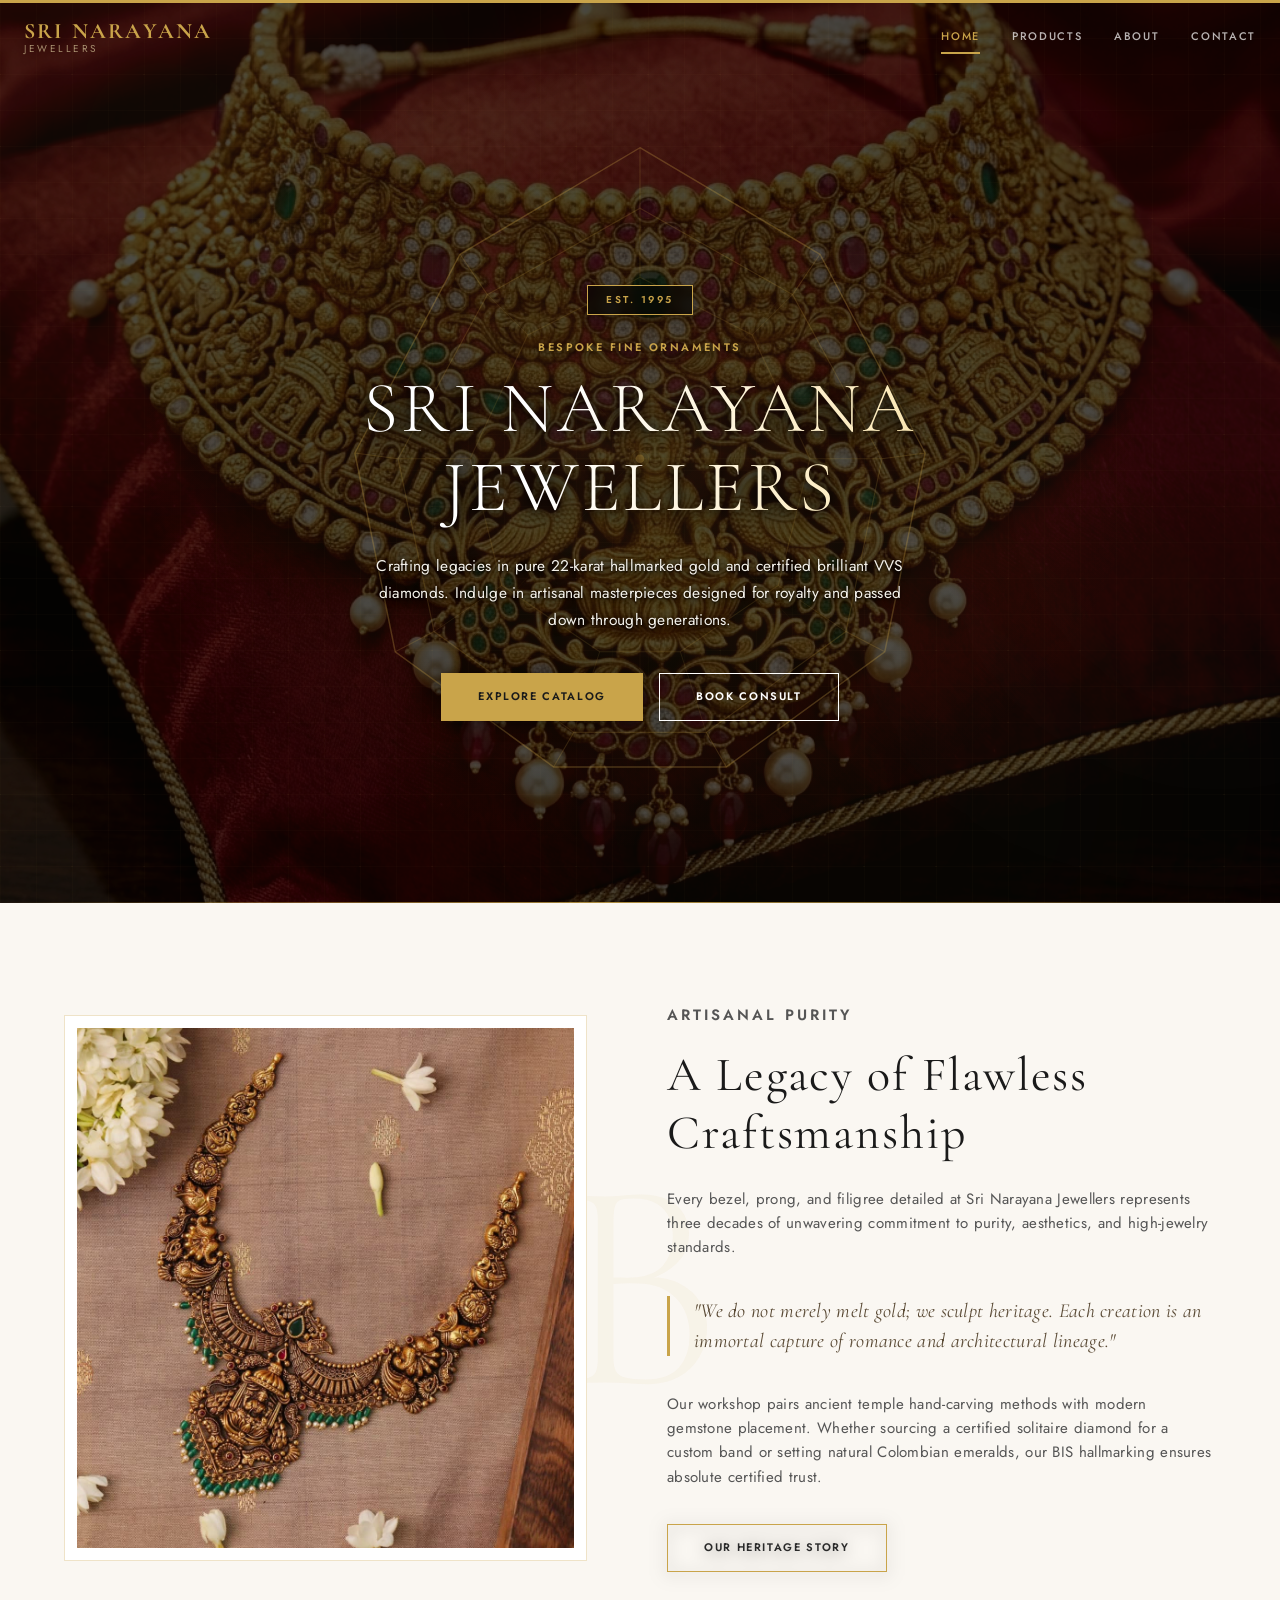
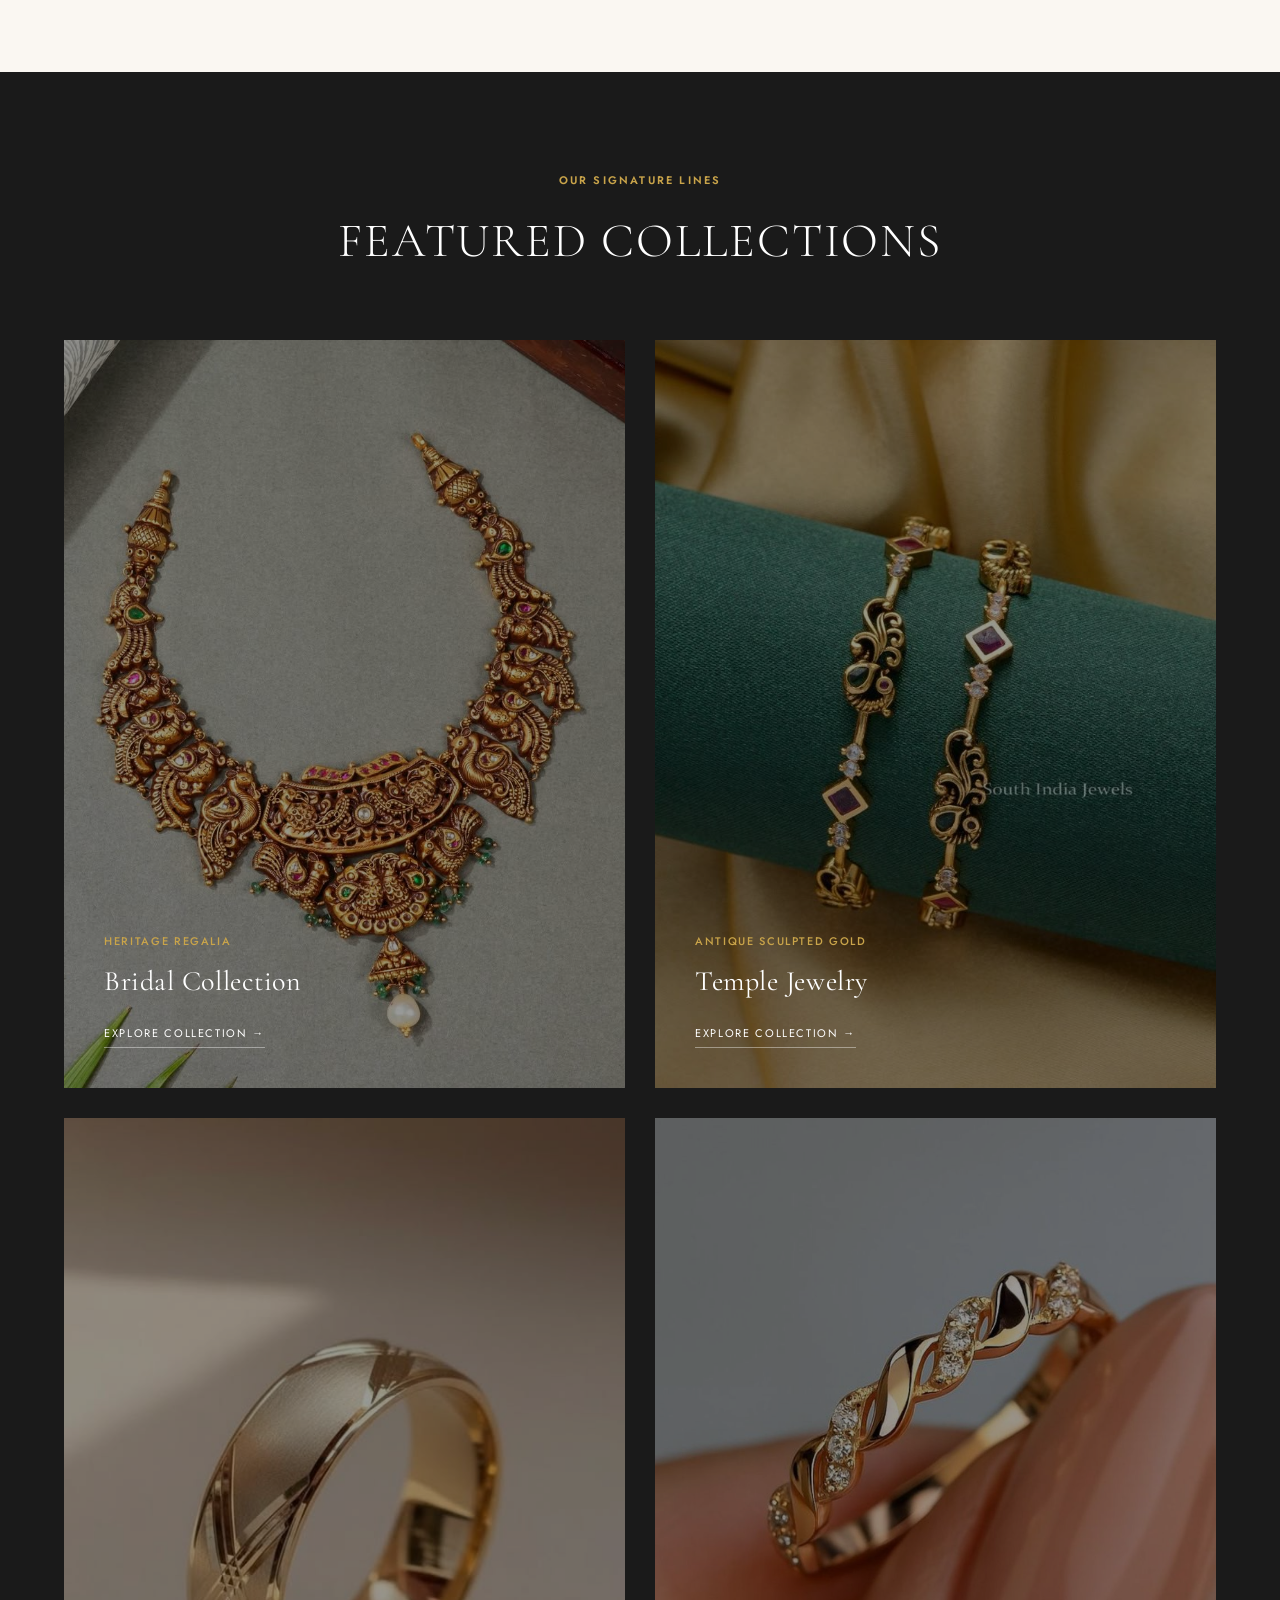
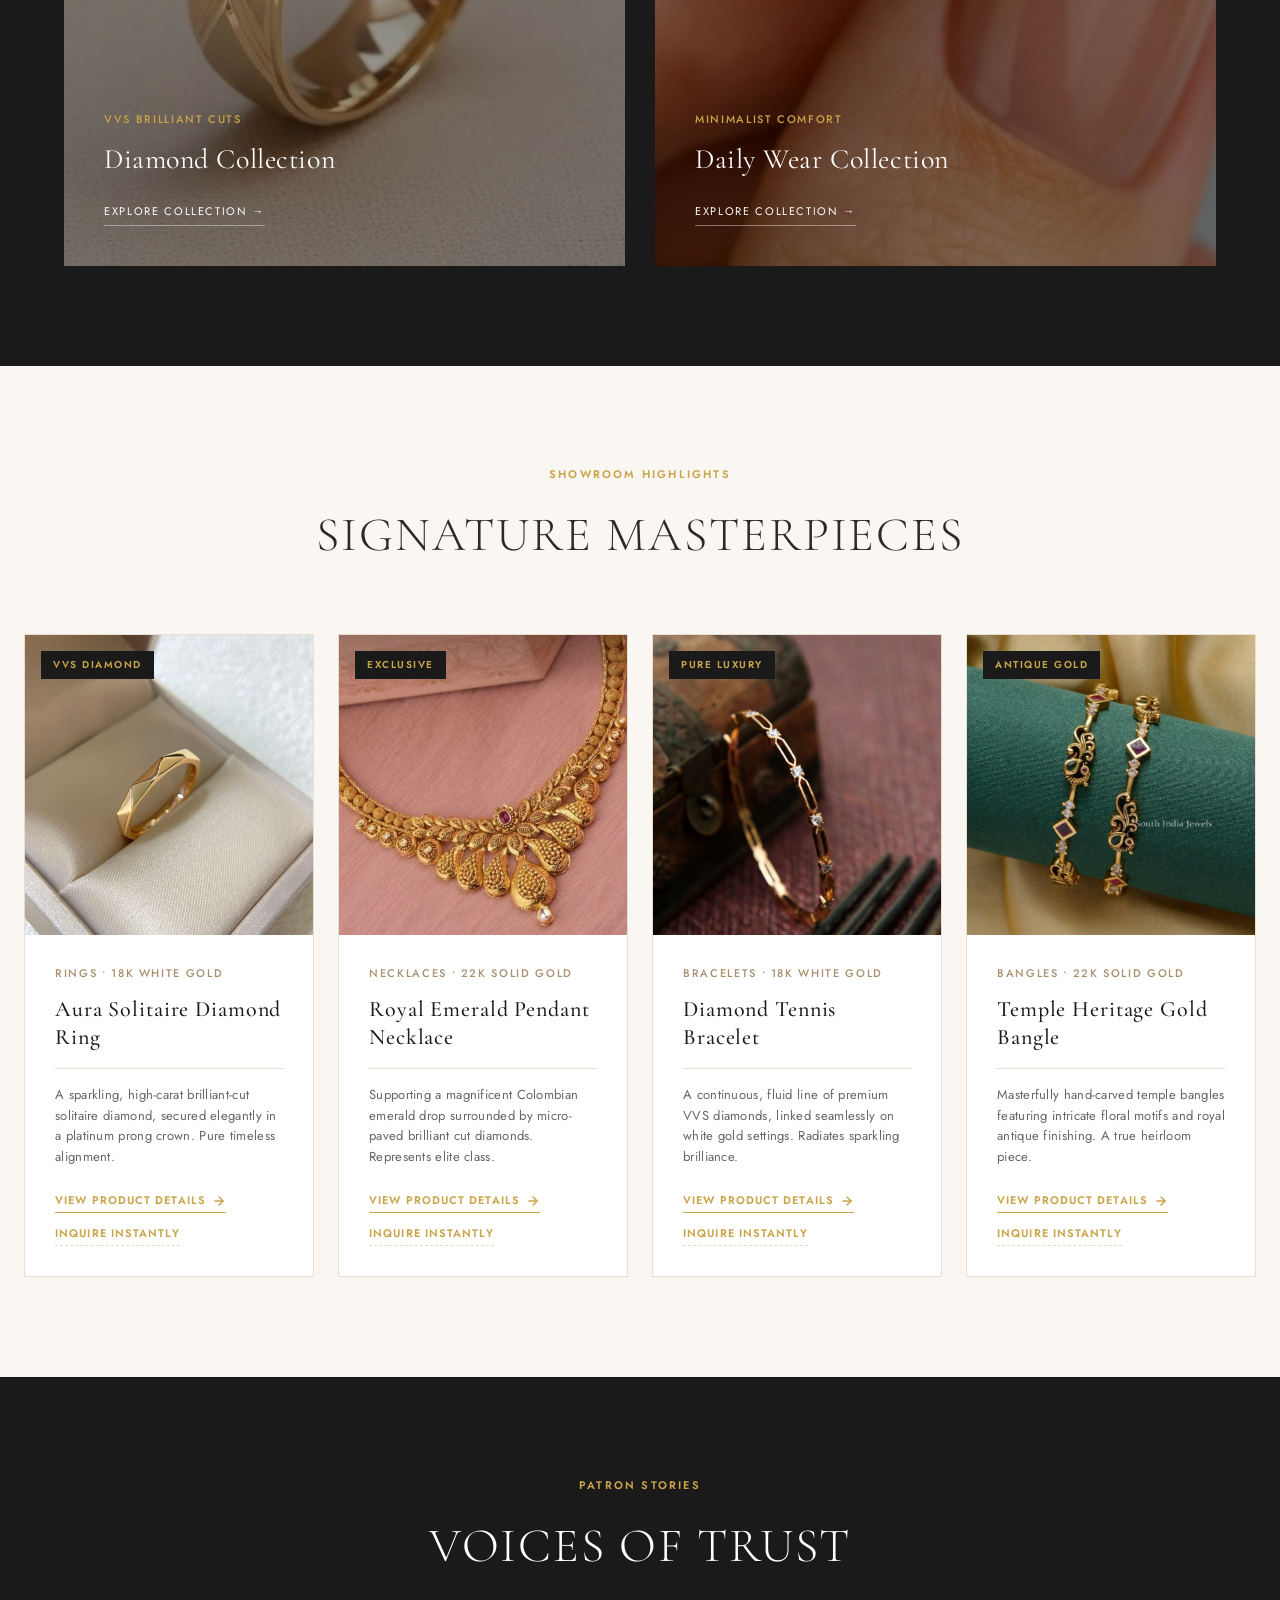
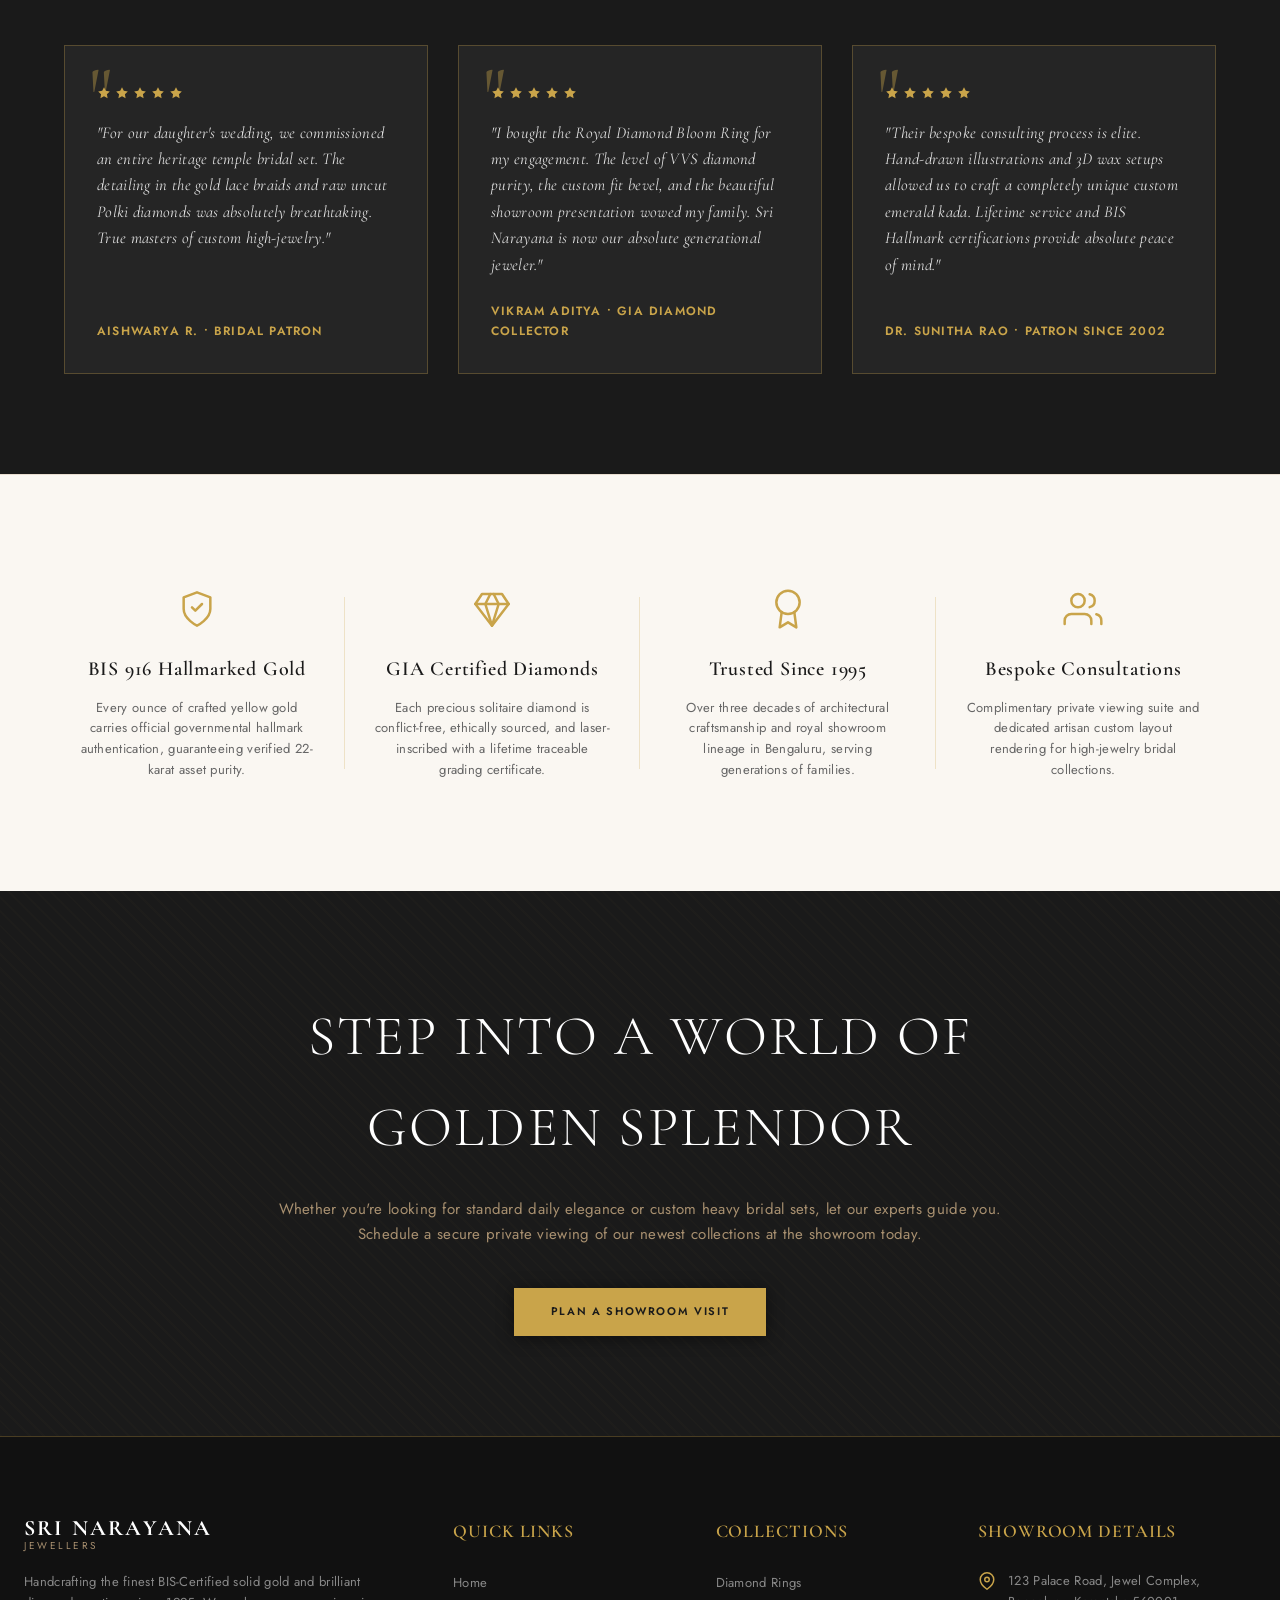
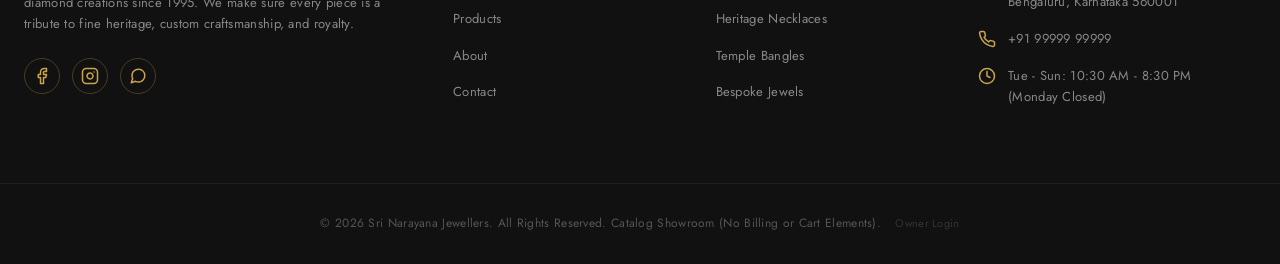
==== commit b39200e1: "rename" ====
--- a/index.html
+++ b/index.html
@@ -4,9 +4,9 @@
 <head>
   <meta charset="UTF-8">
   <meta name="viewport" content="width=device-width, initial-scale=1.0">
-  <title>Bharathi Jewellers | Handcrafted Luxury Gold & Diamond Jewellery</title>
+  <title>Sri Narayana Jewellers | Handcrafted Luxury Gold & Diamond Jewellery</title>
   <meta name="description"
-    content="Discover Bharathi Jewellers, crafting legacies in fine solid gold and brilliant diamond jewellery. Explore our exclusive bridal collections, custom engagement rings, and heritage temple bangles.">
+    content="Discover Sri Narayana Jewellers, crafting legacies in fine solid gold and brilliant diamond jewellery. Explore our exclusive bridal collections, custom engagement rings, and heritage temple bangles.">
 
   <!-- Typography & Google Fonts -->
   <link rel="preconnect" href="https://fonts.googleapis.com">
@@ -1521,7 +1521,7 @@
     <div class="container-wide header-container">
       <!-- Premium Logo -->
       <a href="index.html" class="logo" id="logoLink">
-        <span class="logo-main">Bharathi</span>
+        <span class="logo-main">Sri Narayana</span>
         <span class="logo-sub">Jewellers</span>
       </a>
 
@@ -1628,7 +1628,7 @@
         <div class="hero-text-content">
           <span class="hero-badge-pill">EST. 1995</span>
           <span class="hero-subtitle">Bespoke Fine Ornaments</span>
-          <h1>Bharathi Jewellers</h1>
+          <h1>Sri Narayana Jewellers</h1>
           <p class="hero-desc">Crafting legacies in pure 22-karat hallmarked gold and certified brilliant VVS diamonds.
             Indulge in artisanal masterpieces designed for royalty and passed down through generations.</p>
           <div class="hero-btn-container">
@@ -1665,7 +1665,7 @@
           <div class="monogram-text-wrapper">
             <p class="subtitle">Artisanal Purity</p>
             <h3>A Legacy of Flawless Craftsmanship</h3>
-            <p>Every bezel, prong, and filigree detailed at Bharathi Jewellers represents three decades of unwavering
+            <p>Every bezel, prong, and filigree detailed at Sri Narayana Jewellers represents three decades of unwavering
               commitment to purity, aesthetics, and high-jewelry standards.</p>
 
             <div class="monogram-fine-quote">
@@ -1941,7 +1941,7 @@
             </svg>
           </div>
           <p class="testimonial-text">"I bought the Royal Diamond Bloom Ring for my engagement. The level of VVS diamond
-            purity, the custom fit bevel, and the beautiful showroom presentation wowed my family. Bharathi is now our
+            purity, the custom fit bevel, and the beautiful showroom presentation wowed my family. Sri Narayana is now our
             absolute generational jeweler."</p>
           <span class="testimonial-author">Vikram Aditya • GIA Diamond Collector</span>
         </div>
@@ -2062,7 +2062,7 @@
         <!-- Brand Info -->
         <div class="footer-brand">
           <a href="index.html" class="logo" style="margin-bottom: 20px;">
-            <span class="logo-main" style="color: var(--color-text-light);">Bharathi</span>
+            <span class="logo-main" style="color: var(--color-text-light);">Sri Narayana</span>
             <span class="logo-sub">Jewellers</span>
           </a>
           <p>Handcrafting the finest BIS-Certified solid gold and brilliant diamond creations since 1995. We make sure
@@ -2082,7 +2082,7 @@
                 <line x1="17.5" y1="6.5" x2="17.51" y2="6.5" />
               </svg>
             </a>
-            <a href="https://wa.me/919999999999?text=Hello%20Bharathi%20Jewellers!%20I%20am%20visiting%20your%20website%20and%20would%20love%20to%20chat%20with%20a%20showroom%20consultant."
+            <a href="https://wa.me/919999999999?text=Hello%20Sri Narayana%20Jewellers!%20I%20am%20visiting%20your%20website%20and%20would%20love%20to%20chat%20with%20a%20showroom%20consultant."
               class="social-icon" aria-label="WhatsApp" target="_blank">
               <svg xmlns="http://www.w3.org/2000/svg" width="18" height="18" viewBox="0 0 24 24" fill="none"
                 stroke="currentColor" stroke-width="2" stroke-linecap="round" stroke-linejoin="round">
@@ -2152,7 +2152,7 @@
     <div class="footer-bottom">
       <div class="container-wide">
         <p>
-          &copy; 2026 Bharathi Jewellers. All Rights Reserved. Catalog Showroom (No Billing or Cart Elements).
+          &copy; 2026 Sri Narayana Jewellers. All Rights Reserved. Catalog Showroom (No Billing or Cart Elements).
           <a href="https://billing-app-link.com" target="_blank" class="owner-login-subtle" id="ownerLoginBtn"
             title="Redirect to Owner Billing App">Owner Login</a>
         </p>
@@ -2253,7 +2253,7 @@
         const whatsappBaseUrl = 'https://wa.me/';
         const whatsappPhoneNumber = '919999999999';
 
-        let message = `Hello Bharathi Jewellers! I am visiting your premium catalog website and would love to inquire about the following magnificent piece:\n\n`;
+        let message = `Hello Sri Narayana Jewellers! I am visiting your premium catalog website and would love to inquire about the following magnificent piece:\n\n`;
         message += `✨ Jewelry Item: *${productName}*\n`;
         if (productSpec) {
           message += `⚖️ Specification: _${productSpec}_\n`;
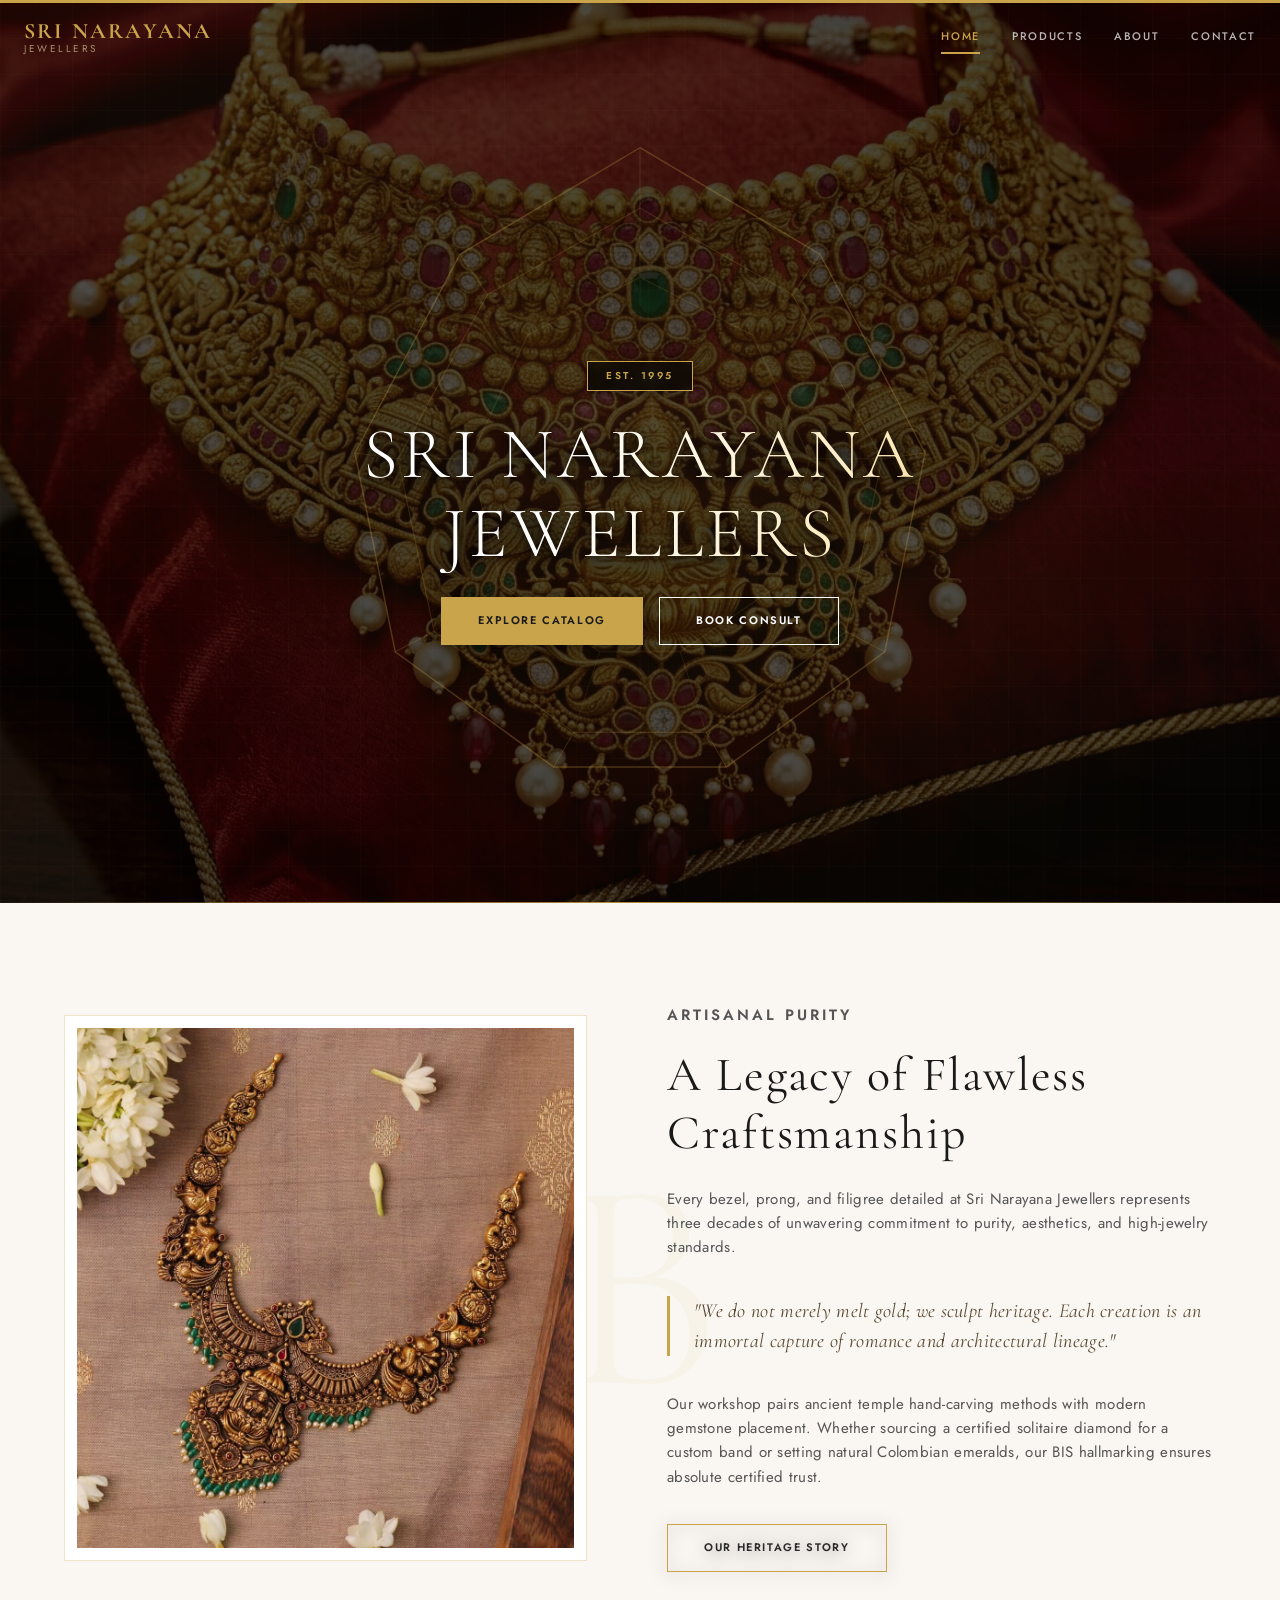
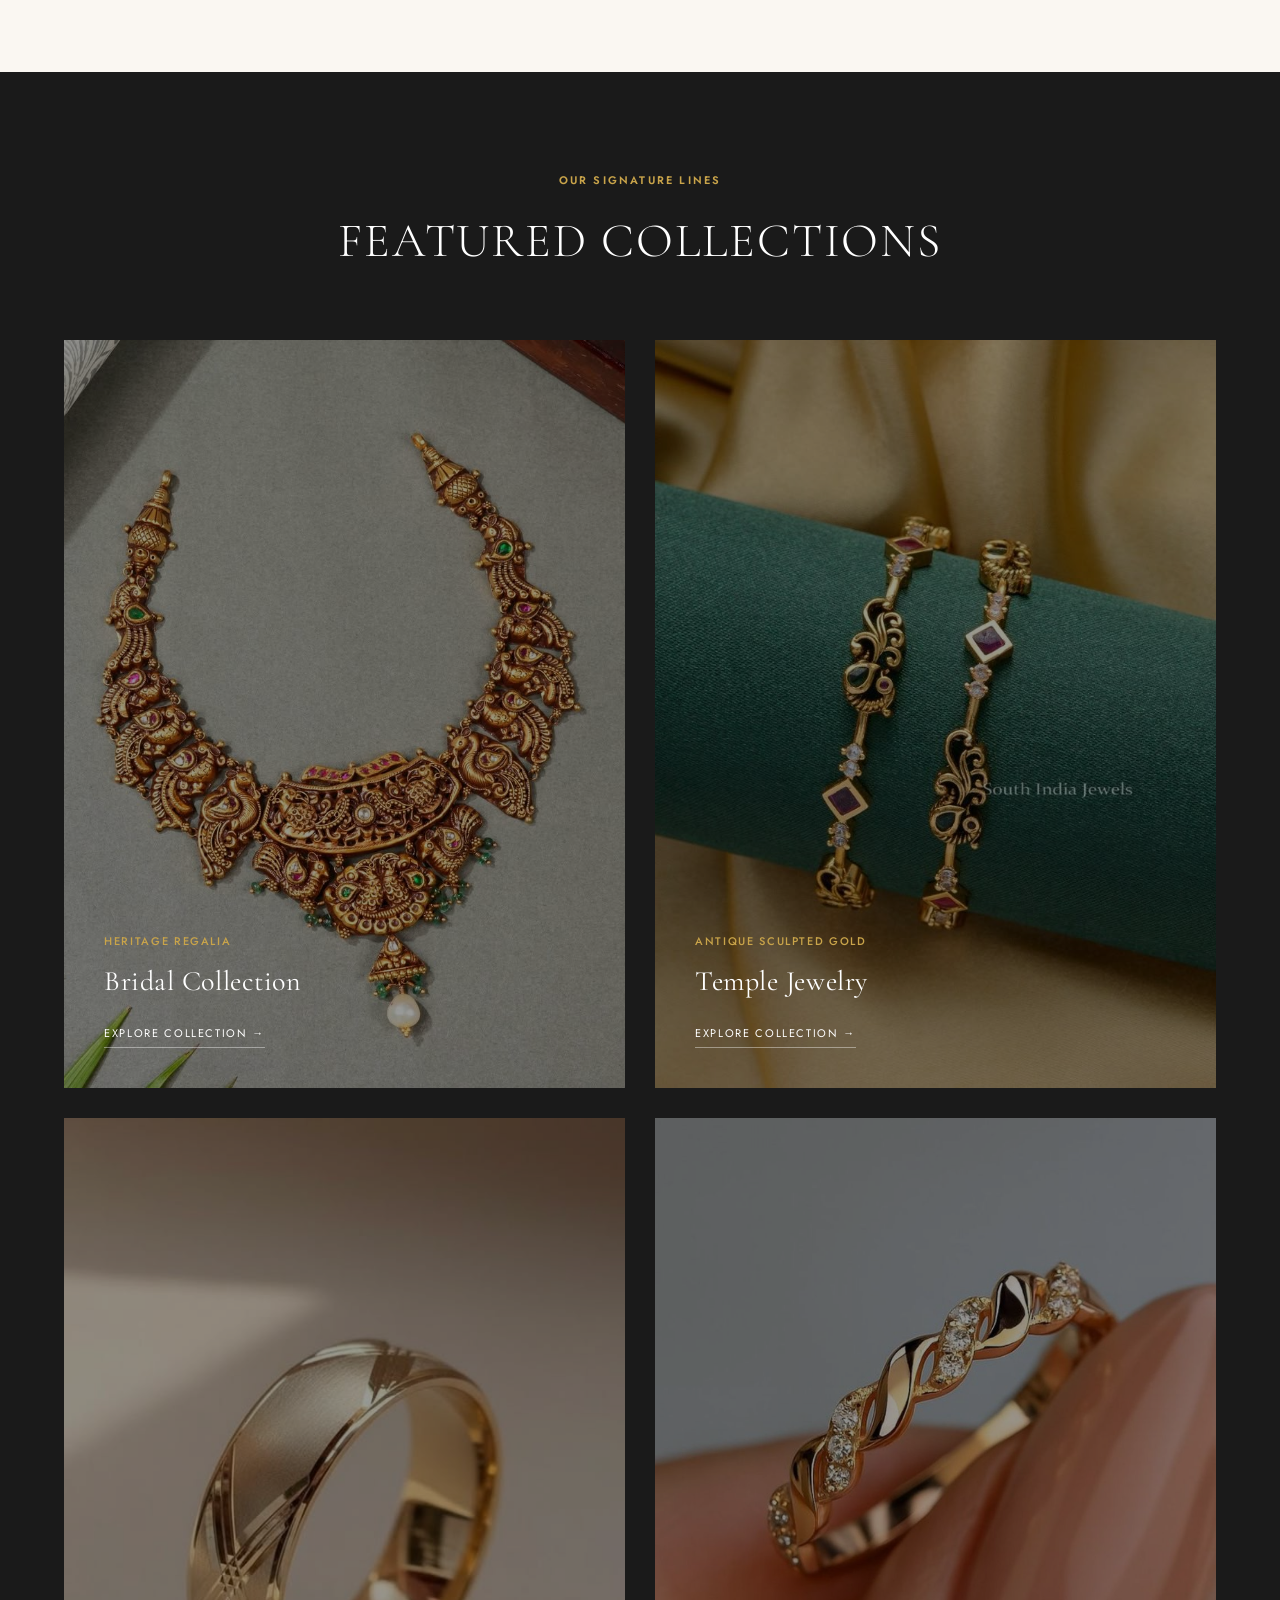
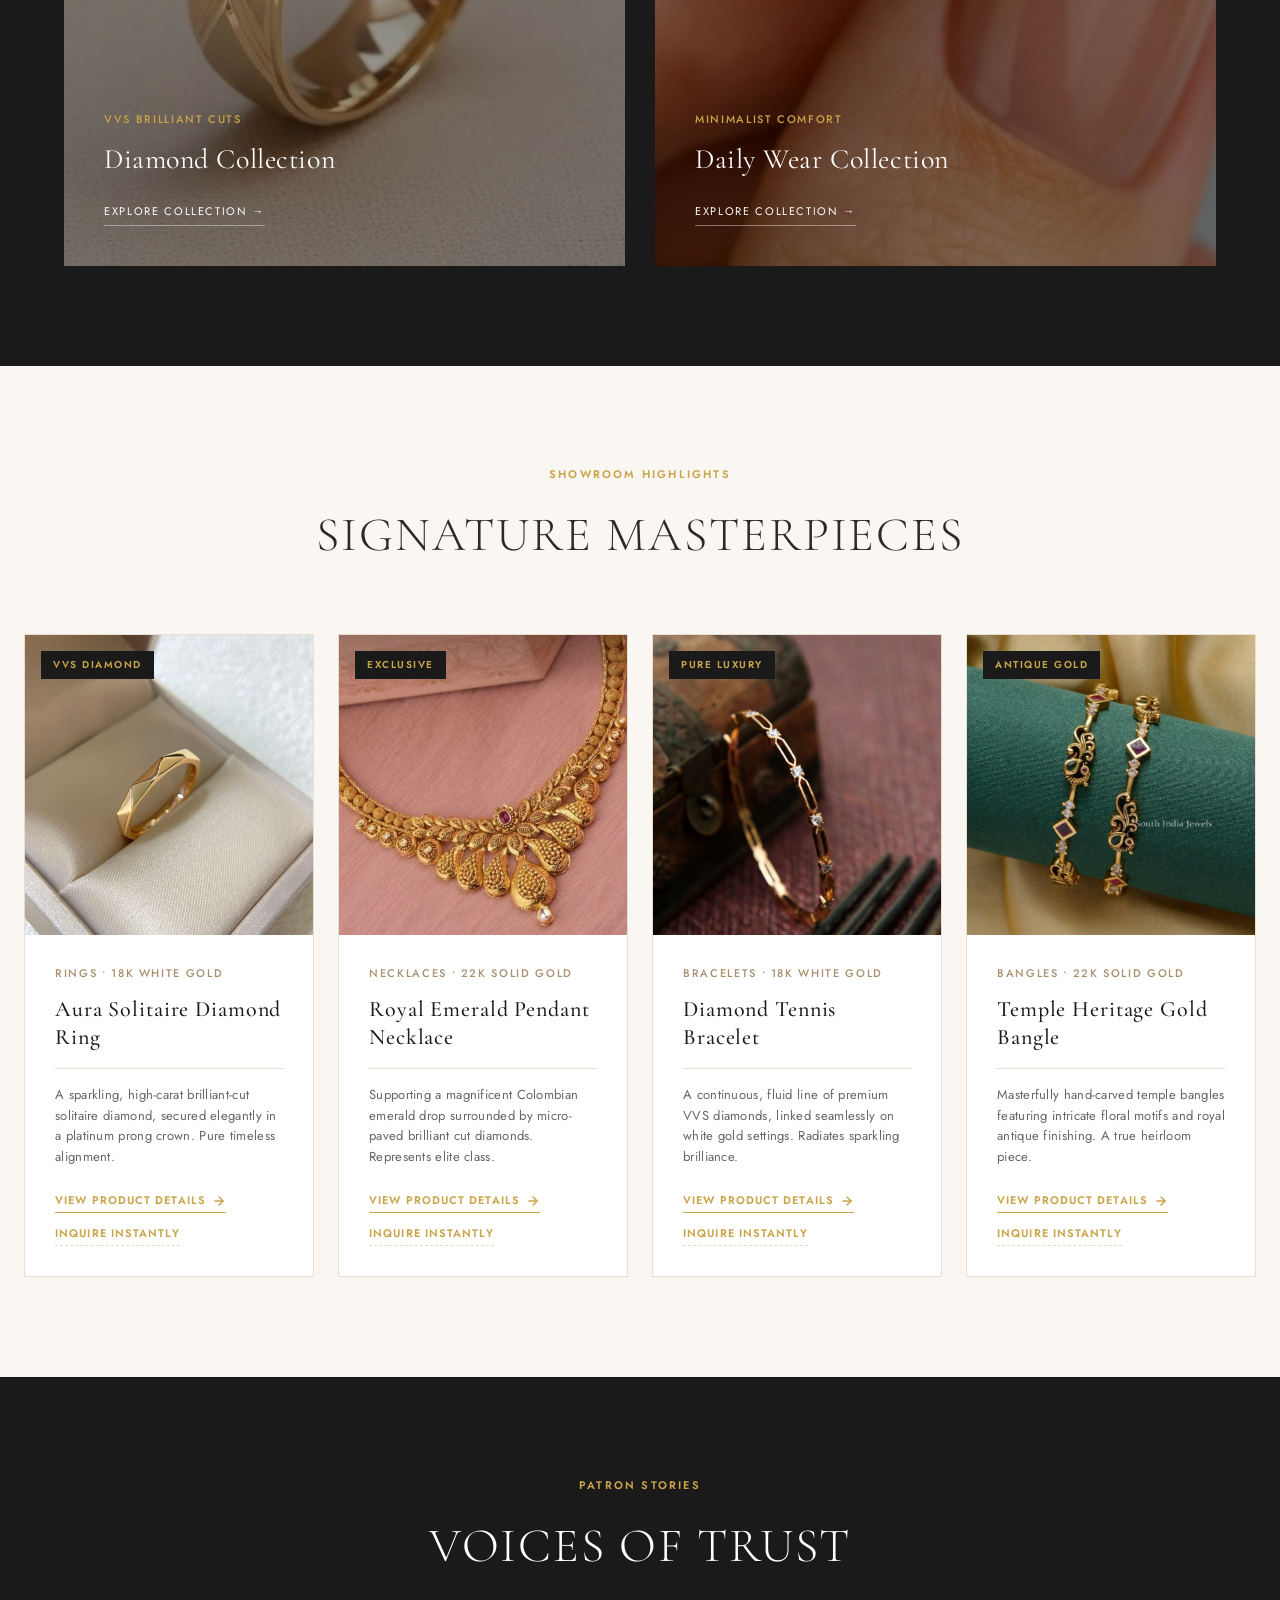
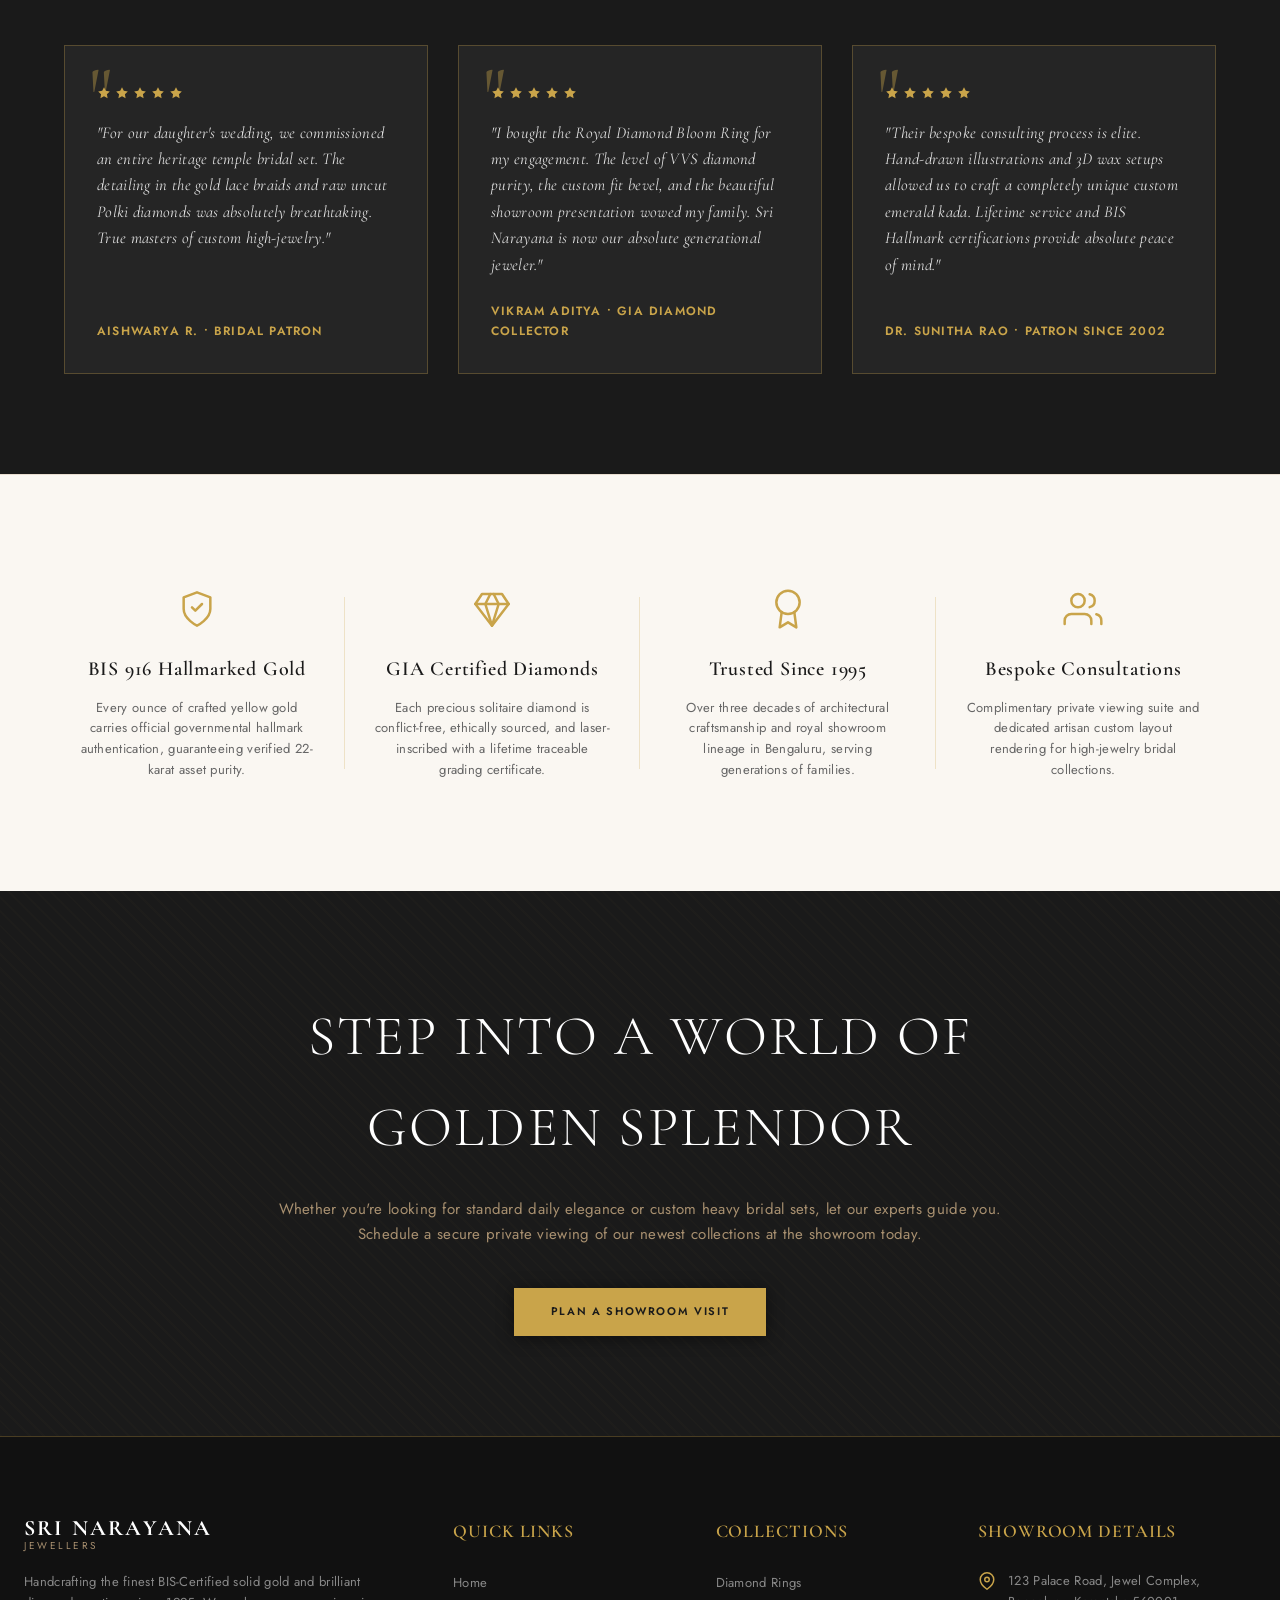
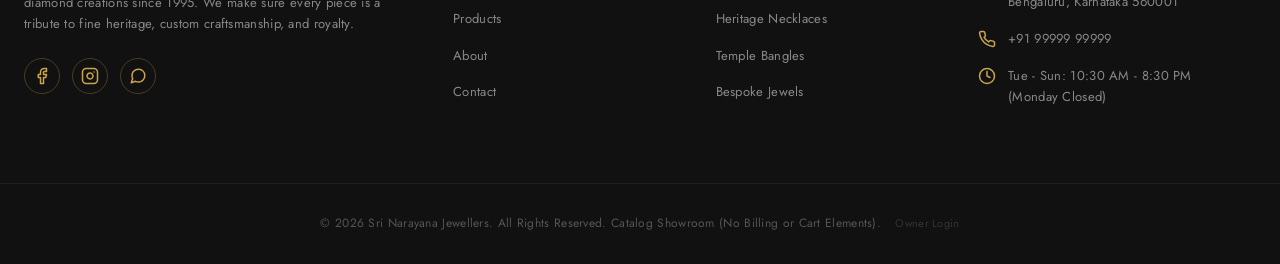
==== commit 51be4529: "rename1" ====
--- a/index.html
+++ b/index.html
@@ -1627,10 +1627,9 @@
 
         <div class="hero-text-content">
           <span class="hero-badge-pill">EST. 1995</span>
-          <span class="hero-subtitle">Bespoke Fine Ornaments</span>
+
           <h1>Sri Narayana Jewellers</h1>
-          <p class="hero-desc">Crafting legacies in pure 22-karat hallmarked gold and certified brilliant VVS diamonds.
-            Indulge in artisanal masterpieces designed for royalty and passed down through generations.</p>
+
           <div class="hero-btn-container">
             <a href="products.html" class="btn btn-primary" id="heroCatalogBtn">Explore Catalog</a>
             <a href="contact.html" class="btn btn-outline-white" id="heroContactBtn">Book Consult</a>
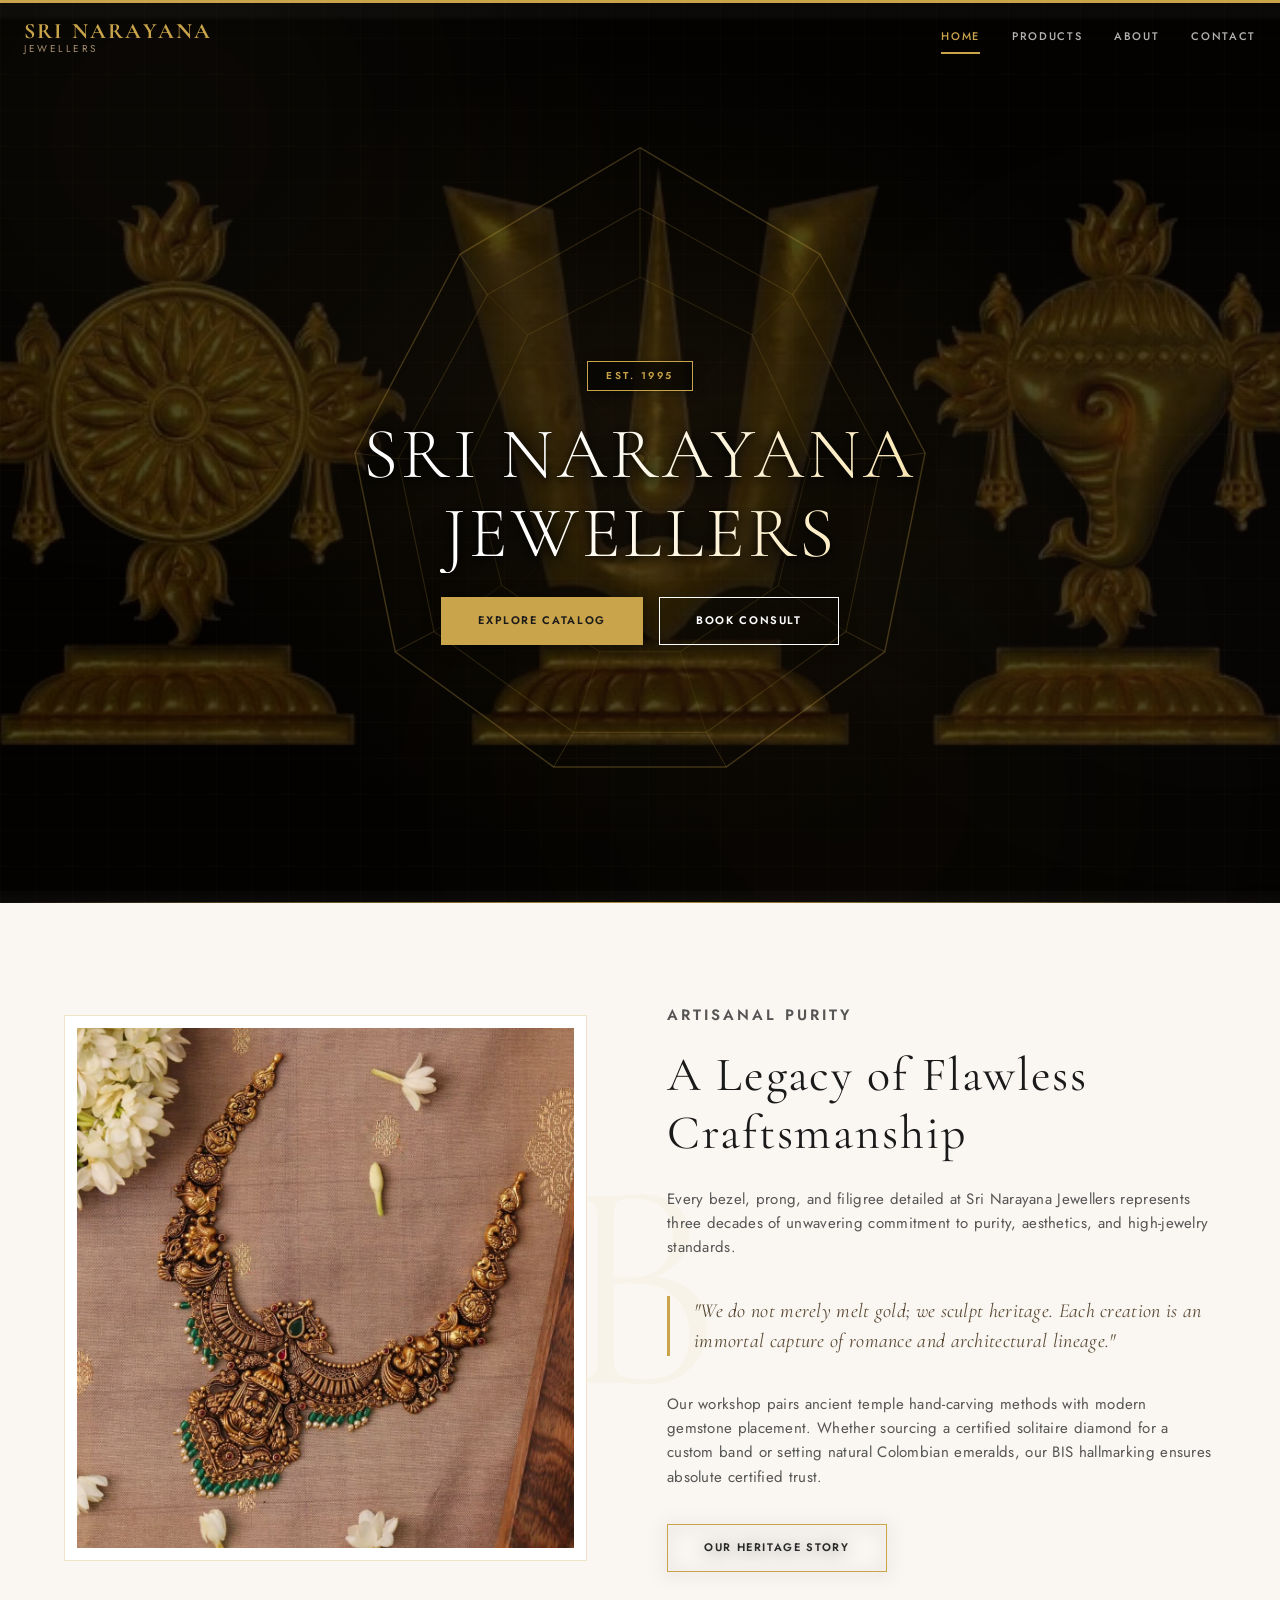
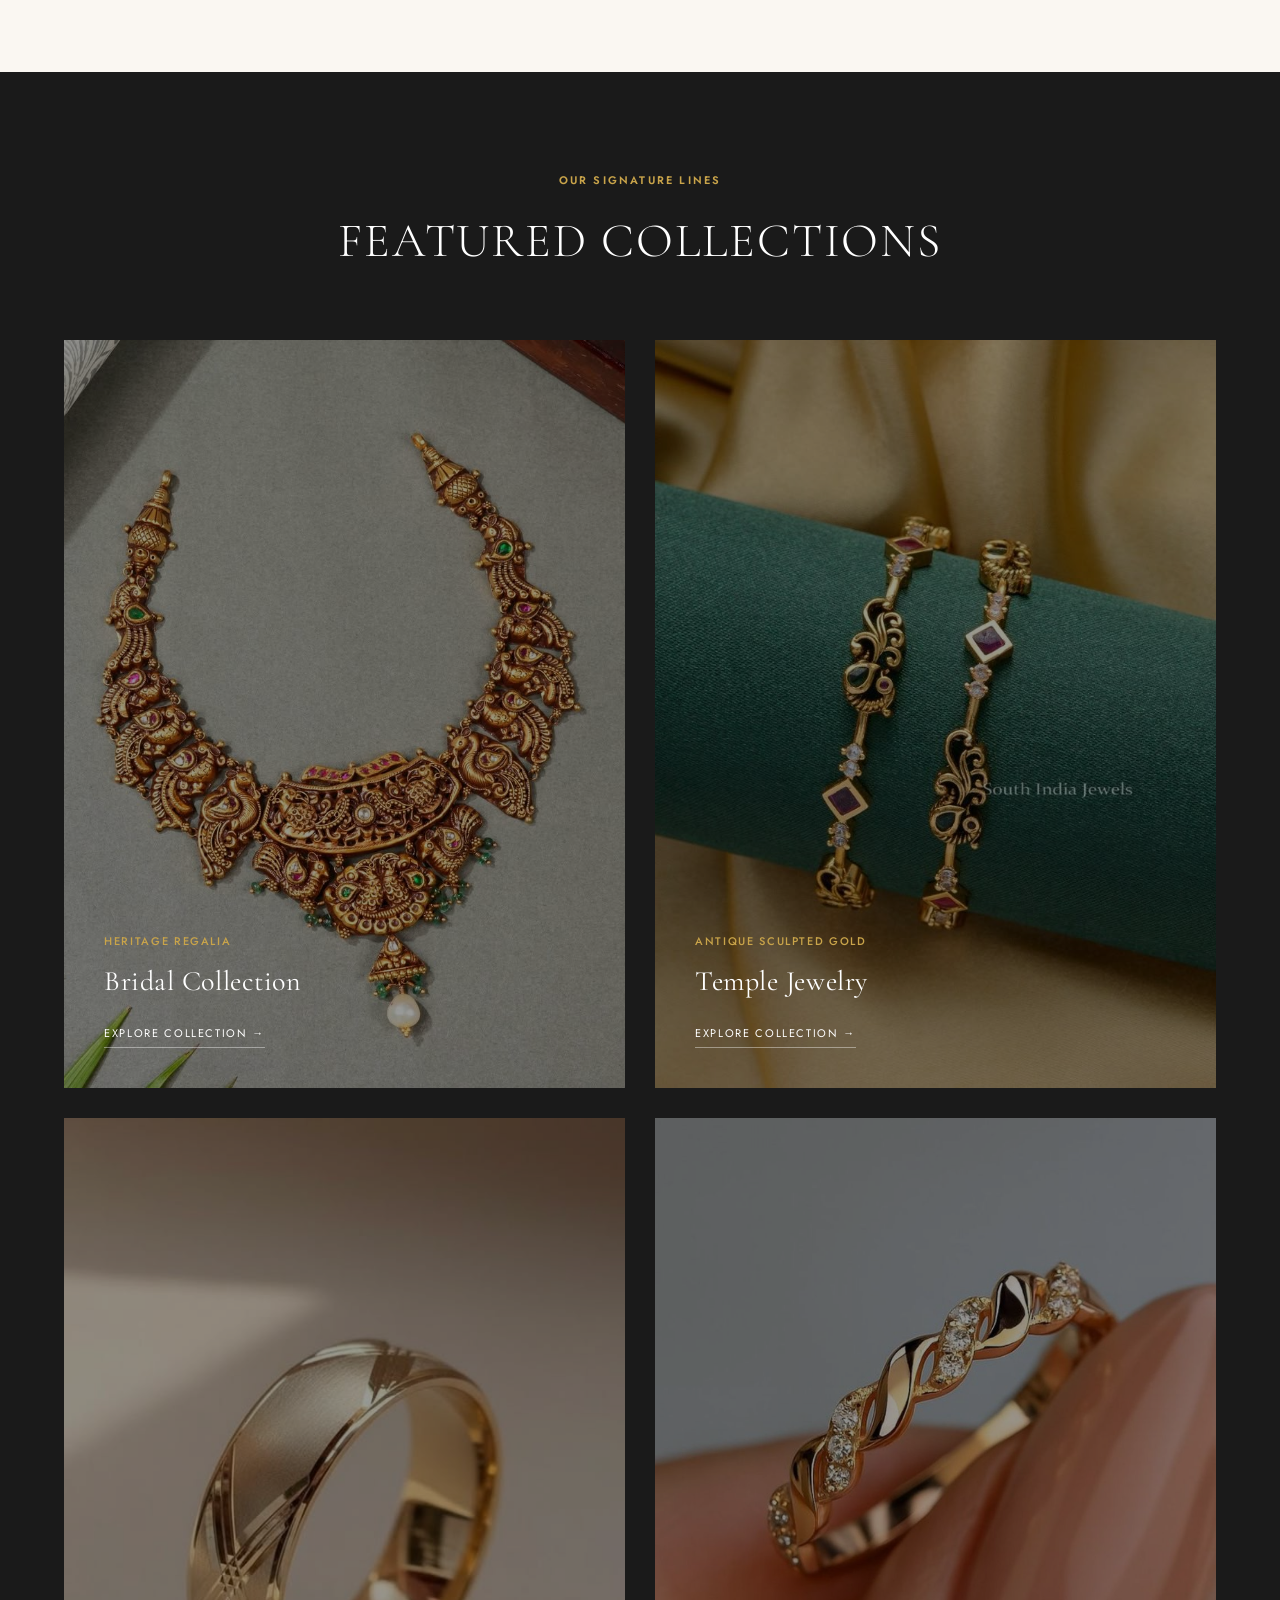
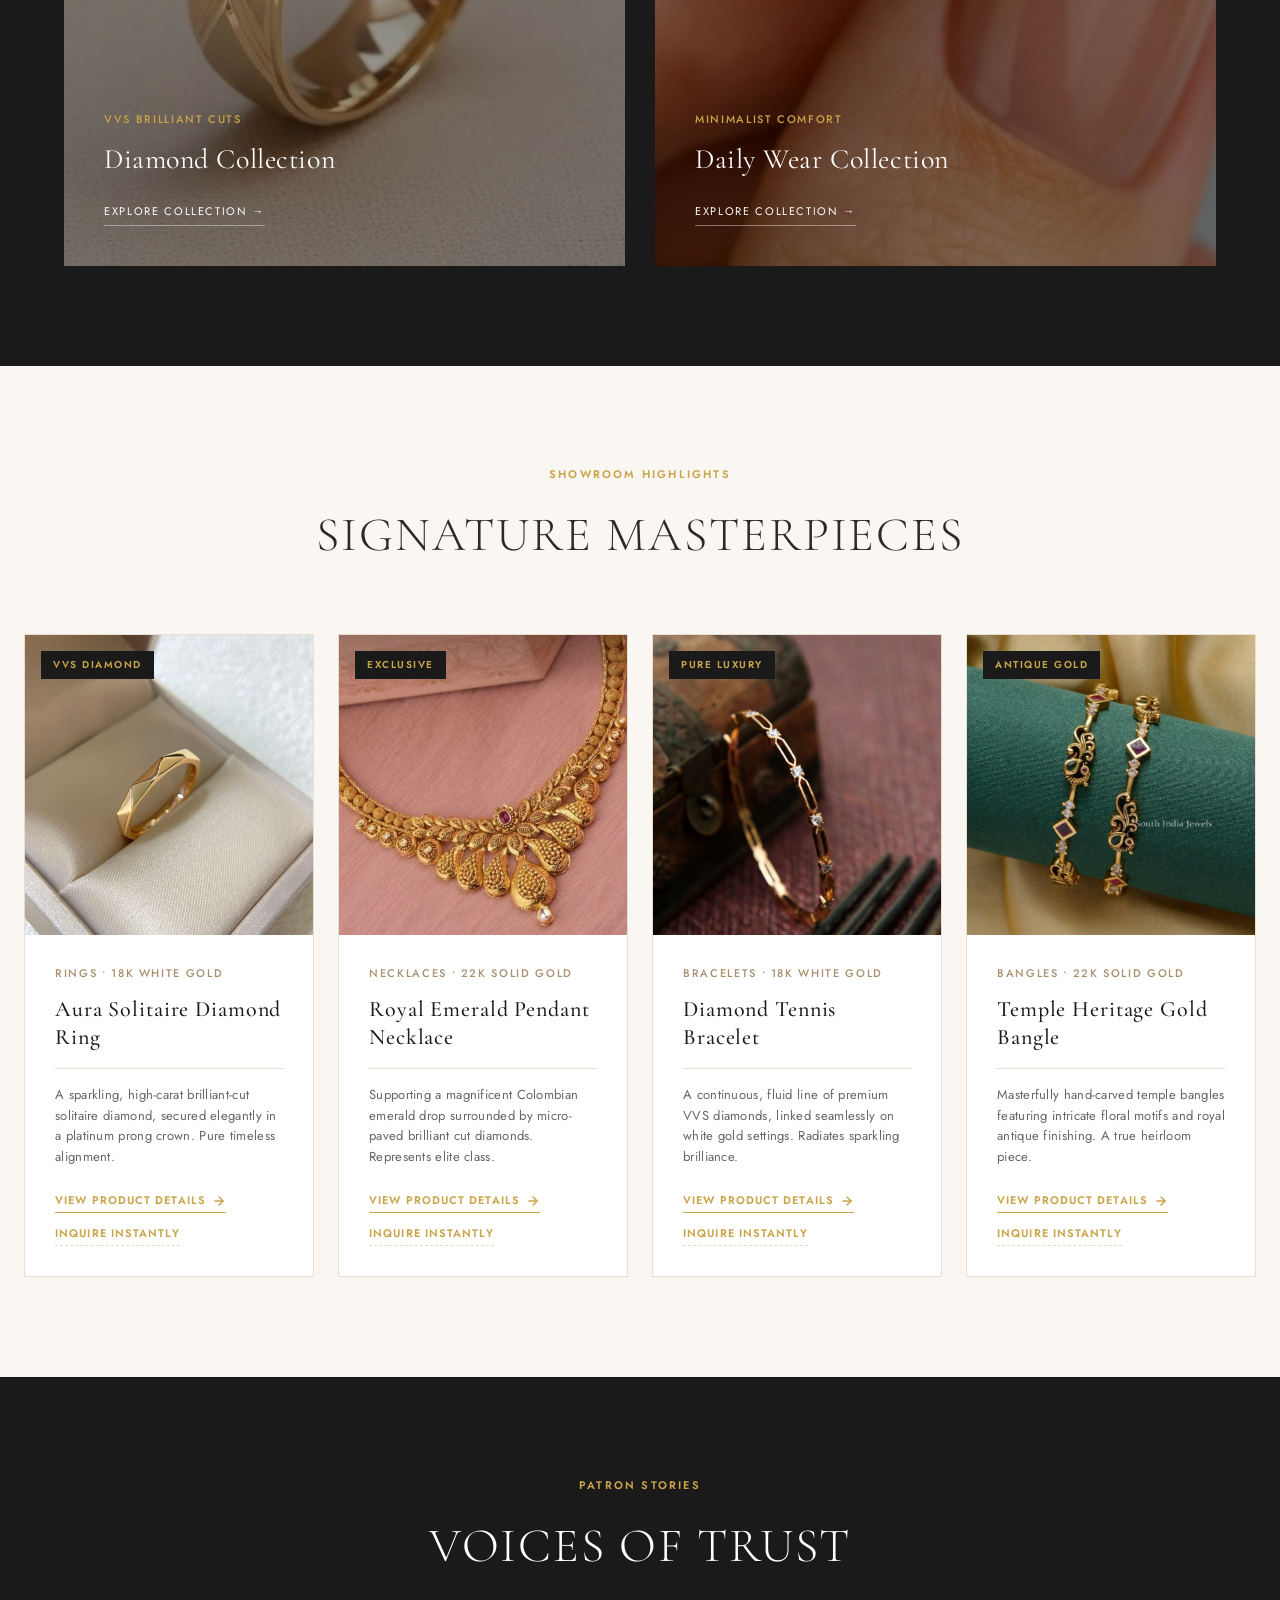
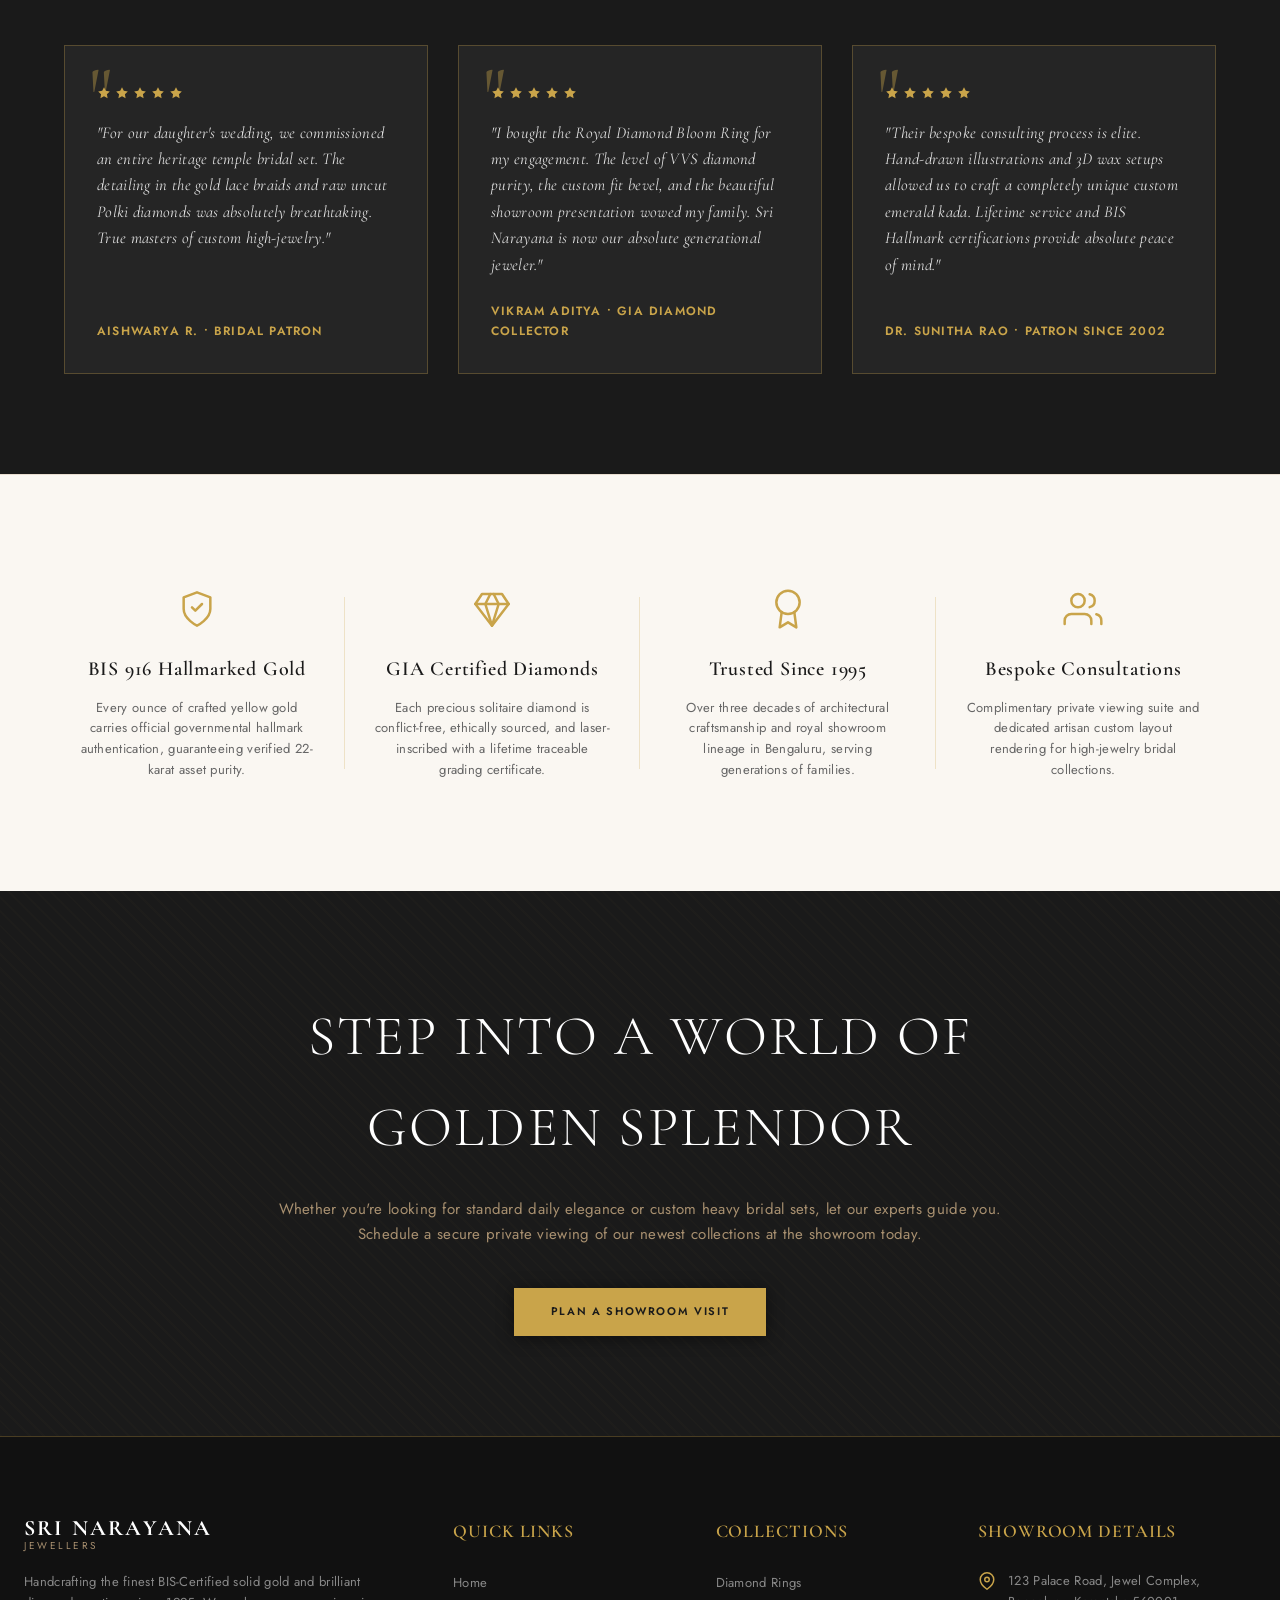
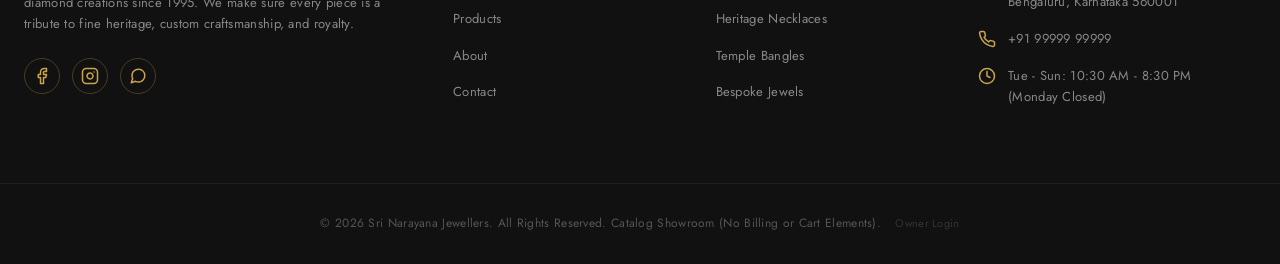
==== commit d3e9933f: "addedmore_imgs" ====
--- a/index.html
+++ b/index.html
@@ -296,9 +296,9 @@
     .hero-bg-image {
       position: absolute;
       inset: 0;
-      background: url('images/necklaces/gold_choker.png') center/cover no-repeat;
+      background: url('images/pendants/shanku_chakra.jpg') center/cover no-repeat;
       opacity: 0.65;
-      /* Highly visible so the gold choker necklace is clearly recognized */
+      /* Shanku Chakra pendant background — do not change */
       filter: brightness(0.42) contrast(1.05);
       /* Reduced brightness to keep brand text perfectly readable */
       z-index: 0;
@@ -688,7 +688,8 @@
     .hero-desc {
       font-family: var(--font-body);
       font-size: 15.5px;
-      color: #f5f2eb; /* Pure high-contrast warm off-white for maximum legibility */
+      color: #f5f2eb;
+      /* Pure high-contrast warm off-white for maximum legibility */
       margin-bottom: 40px;
       max-width: 560px;
       line-height: 1.75;
@@ -1654,7 +1655,7 @@
         <div class="monogram-image-box" id="heritageImgBox">
           <div class="monogram-img-wrapper">
             <!-- Swap broken image for valid n1.jpg -->
-            <img src="images/necklaces/n1.jpg" alt="Royal Emerald Necklace Craftsmanship"
+            <img src="images/necklaces/nizam_royal_emerald_choker.jpg" alt="Royal Emerald Necklace Craftsmanship"
               style="width: 100%; height: 520px; object-fit: cover;">
           </div>
         </div>
@@ -1664,7 +1665,8 @@
           <div class="monogram-text-wrapper">
             <p class="subtitle">Artisanal Purity</p>
             <h3>A Legacy of Flawless Craftsmanship</h3>
-            <p>Every bezel, prong, and filigree detailed at Sri Narayana Jewellers represents three decades of unwavering
+            <p>Every bezel, prong, and filigree detailed at Sri Narayana Jewellers represents three decades of
+              unwavering
               commitment to purity, aesthetics, and high-jewelry standards.</p>
 
             <div class="monogram-fine-quote">
@@ -1696,7 +1698,8 @@
         <!-- Collection 1: Bridal -->
         <a href="products.html?filter=necklaces" class="collection-banner-card" id="bannerBridal">
           <!-- Swap broken images for valid existing assets -->
-          <div class="banner-bg" style="background-image: url('images/necklaces/n2.jpg');"></div>
+          <div class="banner-bg" style="background-image: url('images/necklaces/chola_kasulaperu_gold_haar.jpg');">
+          </div>
           <div class="banner-overlay"></div>
           <div class="banner-content">
             <span class="collection-tag">Heritage Regalia</span>
@@ -1706,7 +1709,7 @@
         </a>
         <!-- Collection 2: Temple -->
         <a href="products.html?filter=bracelets" class="collection-banner-card" id="bannerTemple">
-          <div class="banner-bg" style="background-image: url('images/bangles/196d20984c588145b1f57e2818bdf2e0.jpg');">
+          <div class="banner-bg" style="background-image: url('images/bangles/vedic_solid_gold_valaya.jpg');">
           </div>
           <div class="banner-overlay"></div>
           <div class="banner-content">
@@ -1717,7 +1720,7 @@
         </a>
         <!-- Collection 3: Diamond -->
         <a href="products.html?filter=rings" class="collection-banner-card" id="bannerDiamond">
-          <div class="banner-bg" style="background-image: url('images/rings/r1.jpg');"></div>
+          <div class="banner-bg" style="background-image: url('images/rings/royal_solitaire_diamond_ring.jpg');"></div>
           <div class="banner-overlay"></div>
           <div class="banner-content">
             <span class="collection-tag">VVS Brilliant Cuts</span>
@@ -1727,7 +1730,7 @@
         </a>
         <!-- Collection 4: Daily Wear -->
         <a href="products.html?filter=rings" class="collection-banner-card" id="bannerDaily">
-          <div class="banner-bg" style="background-image: url('images/rings/r5.jpg');"></div>
+          <div class="banner-bg" style="background-image: url('images/rings/chola_dynasty_signet_ring.jpg');"></div>
           <div class="banner-overlay"></div>
           <div class="banner-content">
             <span class="collection-tag">Minimalist Comfort</span>
@@ -1755,7 +1758,7 @@
           <div class="sig-img-box">
             <span class="sig-badge">VVS Diamond</span>
             <!-- Swap broken image for valid r2.jpg -->
-            <img src="images/rings/r2.jpg" alt="Solitaire Diamond Ring" class="sig-img">
+            <img src="images/rings/imperial_polki_cocktail_ring.jpg" alt="Solitaire Diamond Ring" class="sig-img">
           </div>
           <div class="sig-details">
             <div class="sig-meta">Rings • 18k White Gold</div>
@@ -1786,7 +1789,7 @@
           <div class="sig-img-box">
             <span class="sig-badge">Exclusive</span>
             <!-- Swap broken image for valid n3.jpg -->
-            <img src="images/necklaces/n3.jpg" alt="Royal Emerald Pendant" class="sig-img">
+            <img src="images/necklaces/mughal_kundan_bridal_choker.jpg" alt="Royal Emerald Pendant" class="sig-img">
           </div>
           <div class="sig-details">
             <div class="sig-meta">Necklaces • 22k Solid Gold</div>
@@ -1817,7 +1820,7 @@
           <div class="sig-img-box">
             <span class="sig-badge">Pure luxury</span>
             <!-- Swap broken image for valid b5.jpg -->
-            <img src="images/bracelets/b5.jpg" alt="Diamond Tennis Bracelet" class="sig-img">
+            <img src="images/bracelets/mughal_kundan_cuff_bracelet.jpg" alt="Diamond Tennis Bracelet" class="sig-img">
           </div>
           <div class="sig-details">
             <div class="sig-meta">Bracelets • 18k White Gold</div>
@@ -1847,13 +1850,14 @@
         <div class="signature-card" id="sigCardBangle">
           <div class="sig-img-box">
             <span class="sig-badge">Antique Gold</span>
-            <img src="images/bangles/196d20984c588145b1f57e2818bdf2e0.jpg" alt="Temple Heritage Gold Bangle" class="sig-img">
+            <img src="images/bangles/vedic_solid_gold_valaya.jpg" alt="Temple Heritage Gold Bangle" class="sig-img">
           </div>
           <div class="sig-details">
             <div class="sig-meta">Bangles • 22k Solid Gold</div>
             <h3>Temple Heritage Gold Bangle</h3>
             <div class="sig-divider"></div>
-            <p class="sig-desc">Masterfully hand-carved temple bangles featuring intricate floral motifs and royal antique finishing. A true heirloom piece.</p>
+            <p class="sig-desc">Masterfully hand-carved temple bangles featuring intricate floral motifs and royal
+              antique finishing. A true heirloom piece.</p>
             <div class="sig-links-row">
               <a href="products.html?filter=bangles" class="sig-link">
                 View Product Details
@@ -1940,7 +1944,8 @@
             </svg>
           </div>
           <p class="testimonial-text">"I bought the Royal Diamond Bloom Ring for my engagement. The level of VVS diamond
-            purity, the custom fit bevel, and the beautiful showroom presentation wowed my family. Sri Narayana is now our
+            purity, the custom fit bevel, and the beautiful showroom presentation wowed my family. Sri Narayana is now
+            our
             absolute generational jeweler."</p>
           <span class="testimonial-author">Vikram Aditya • GIA Diamond Collector</span>
         </div>
